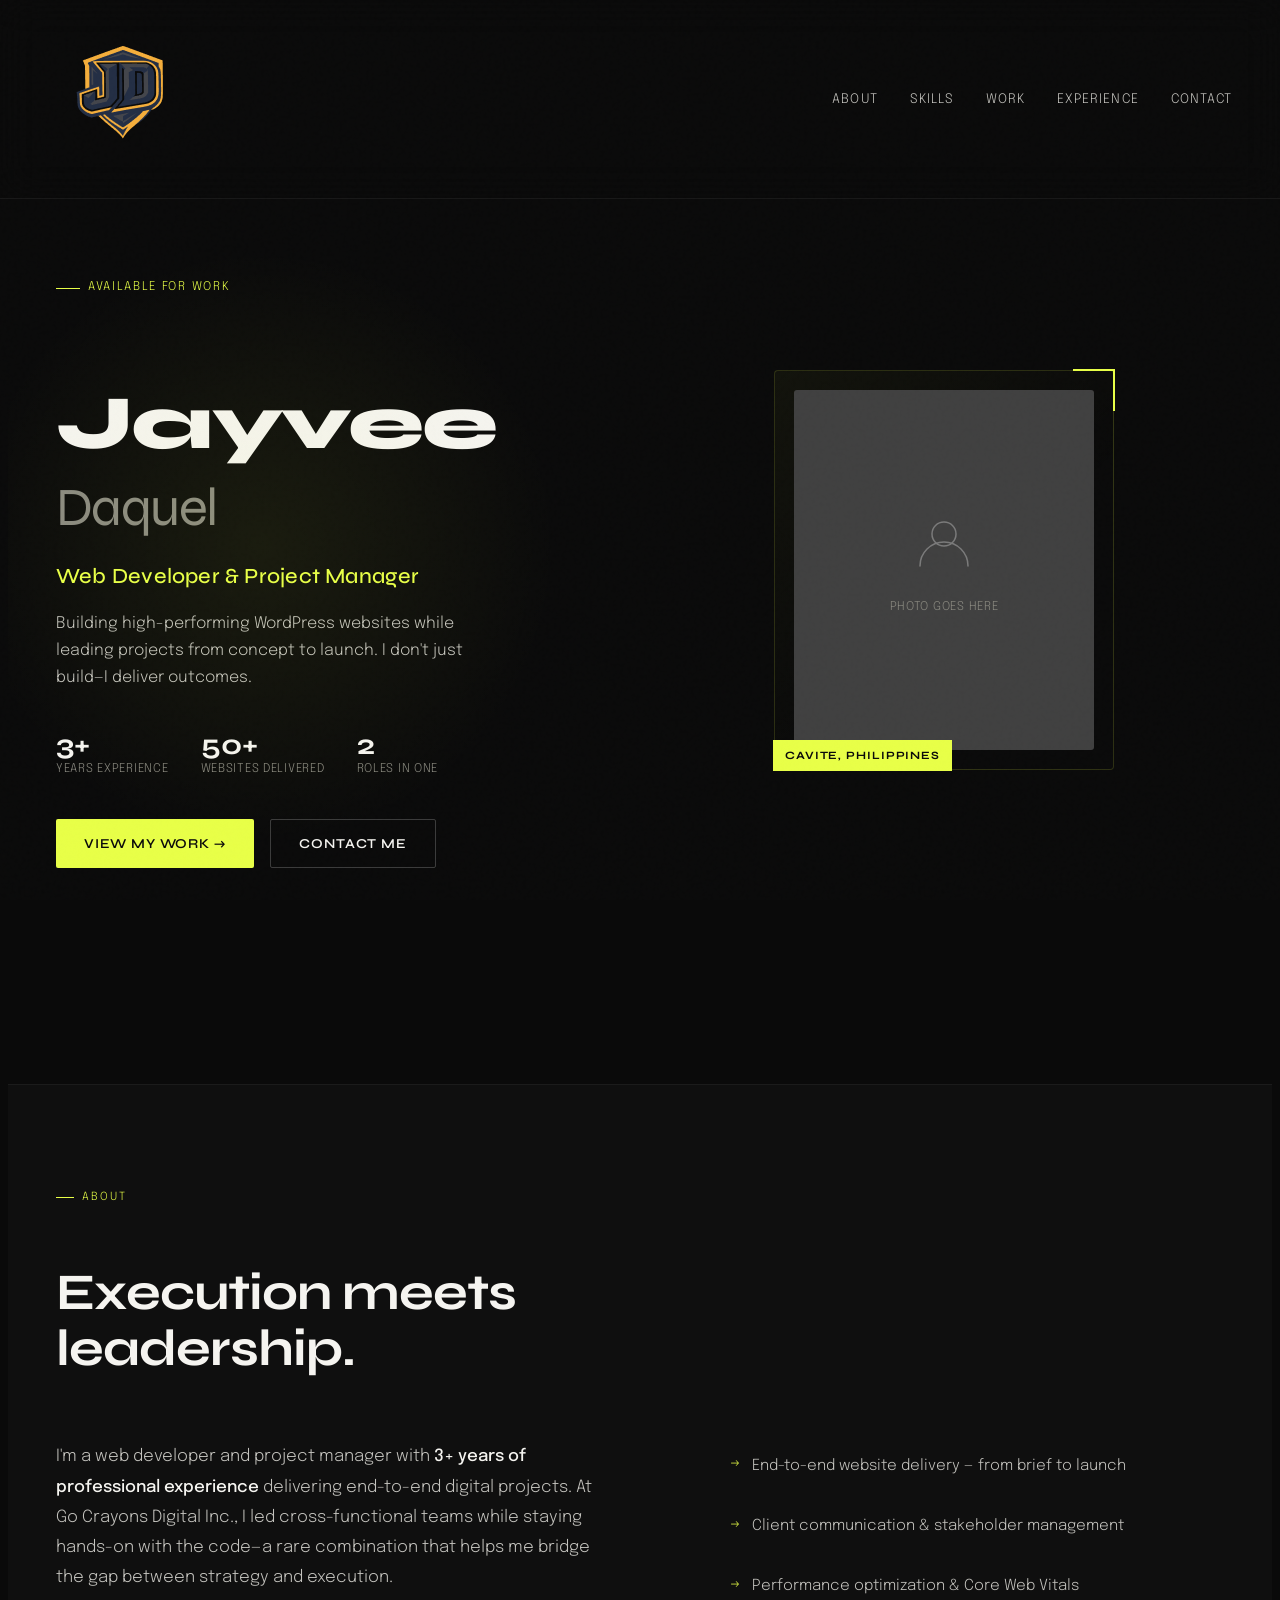
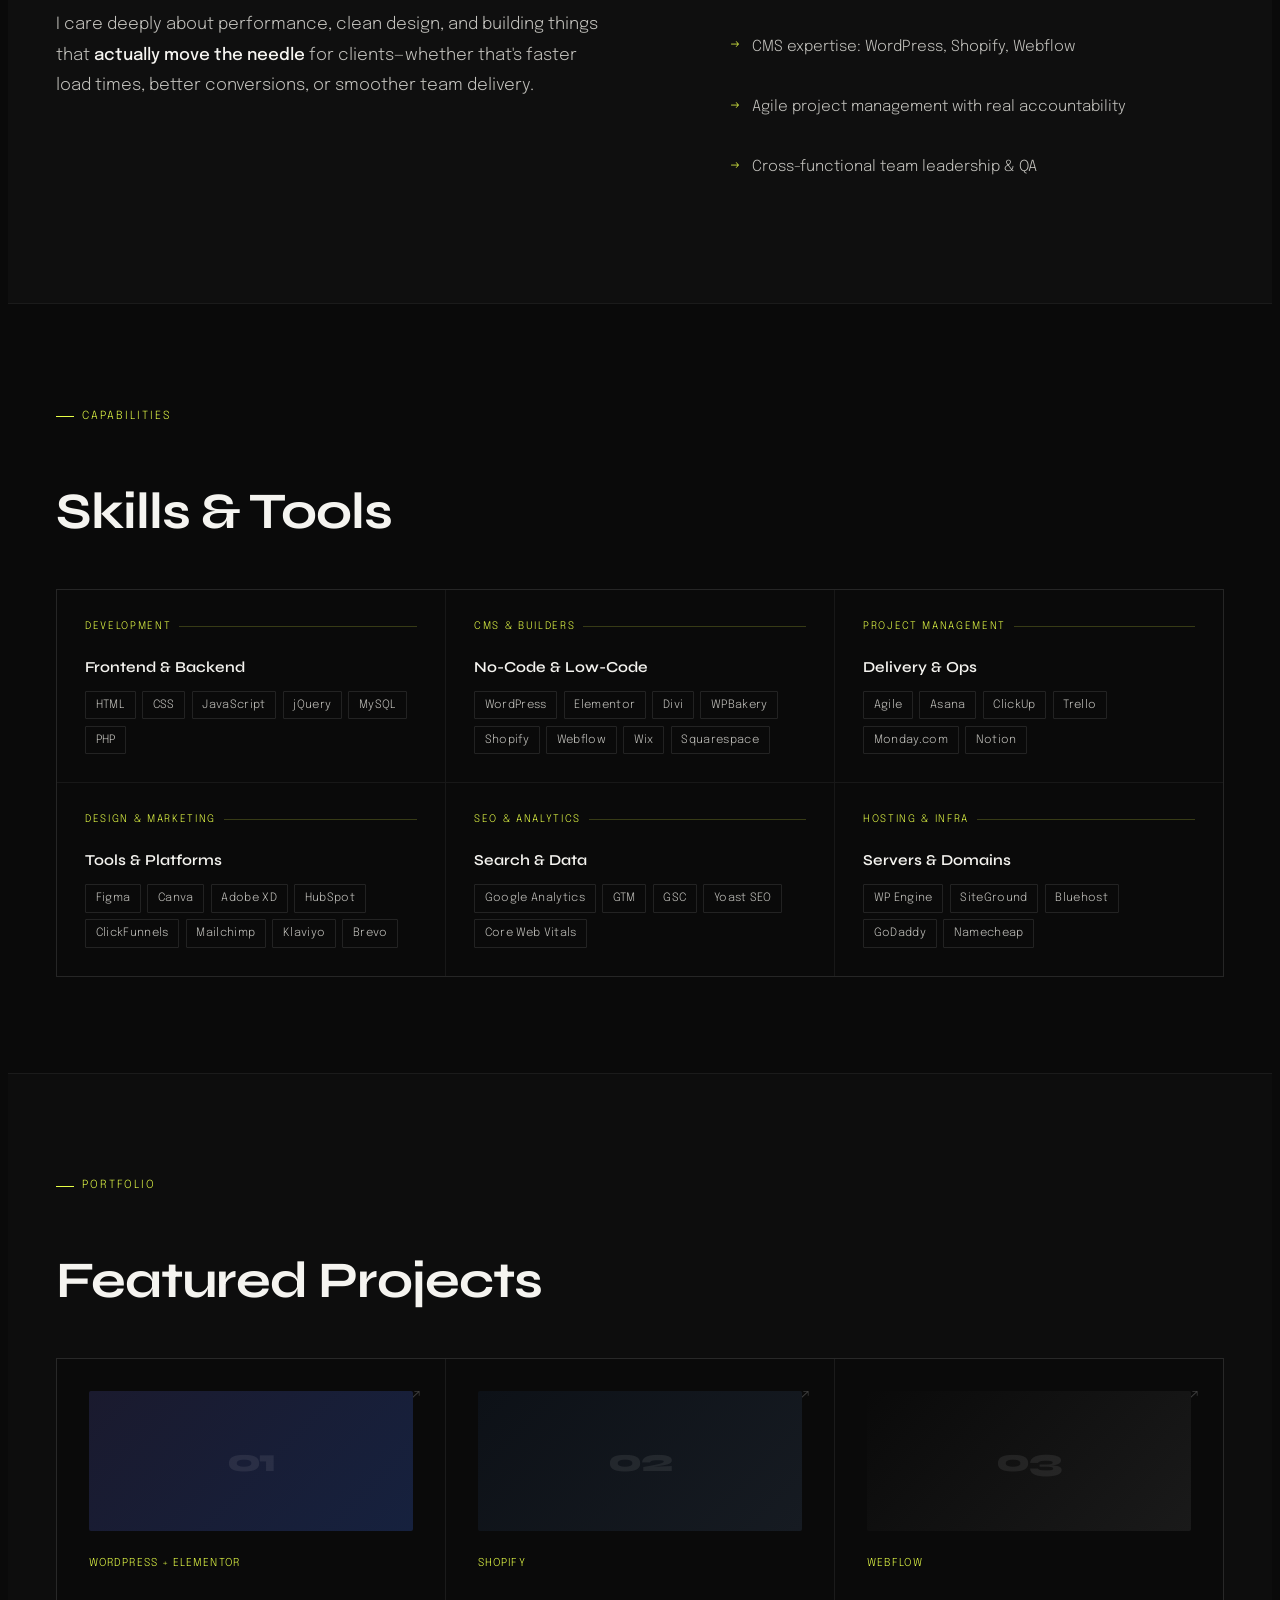
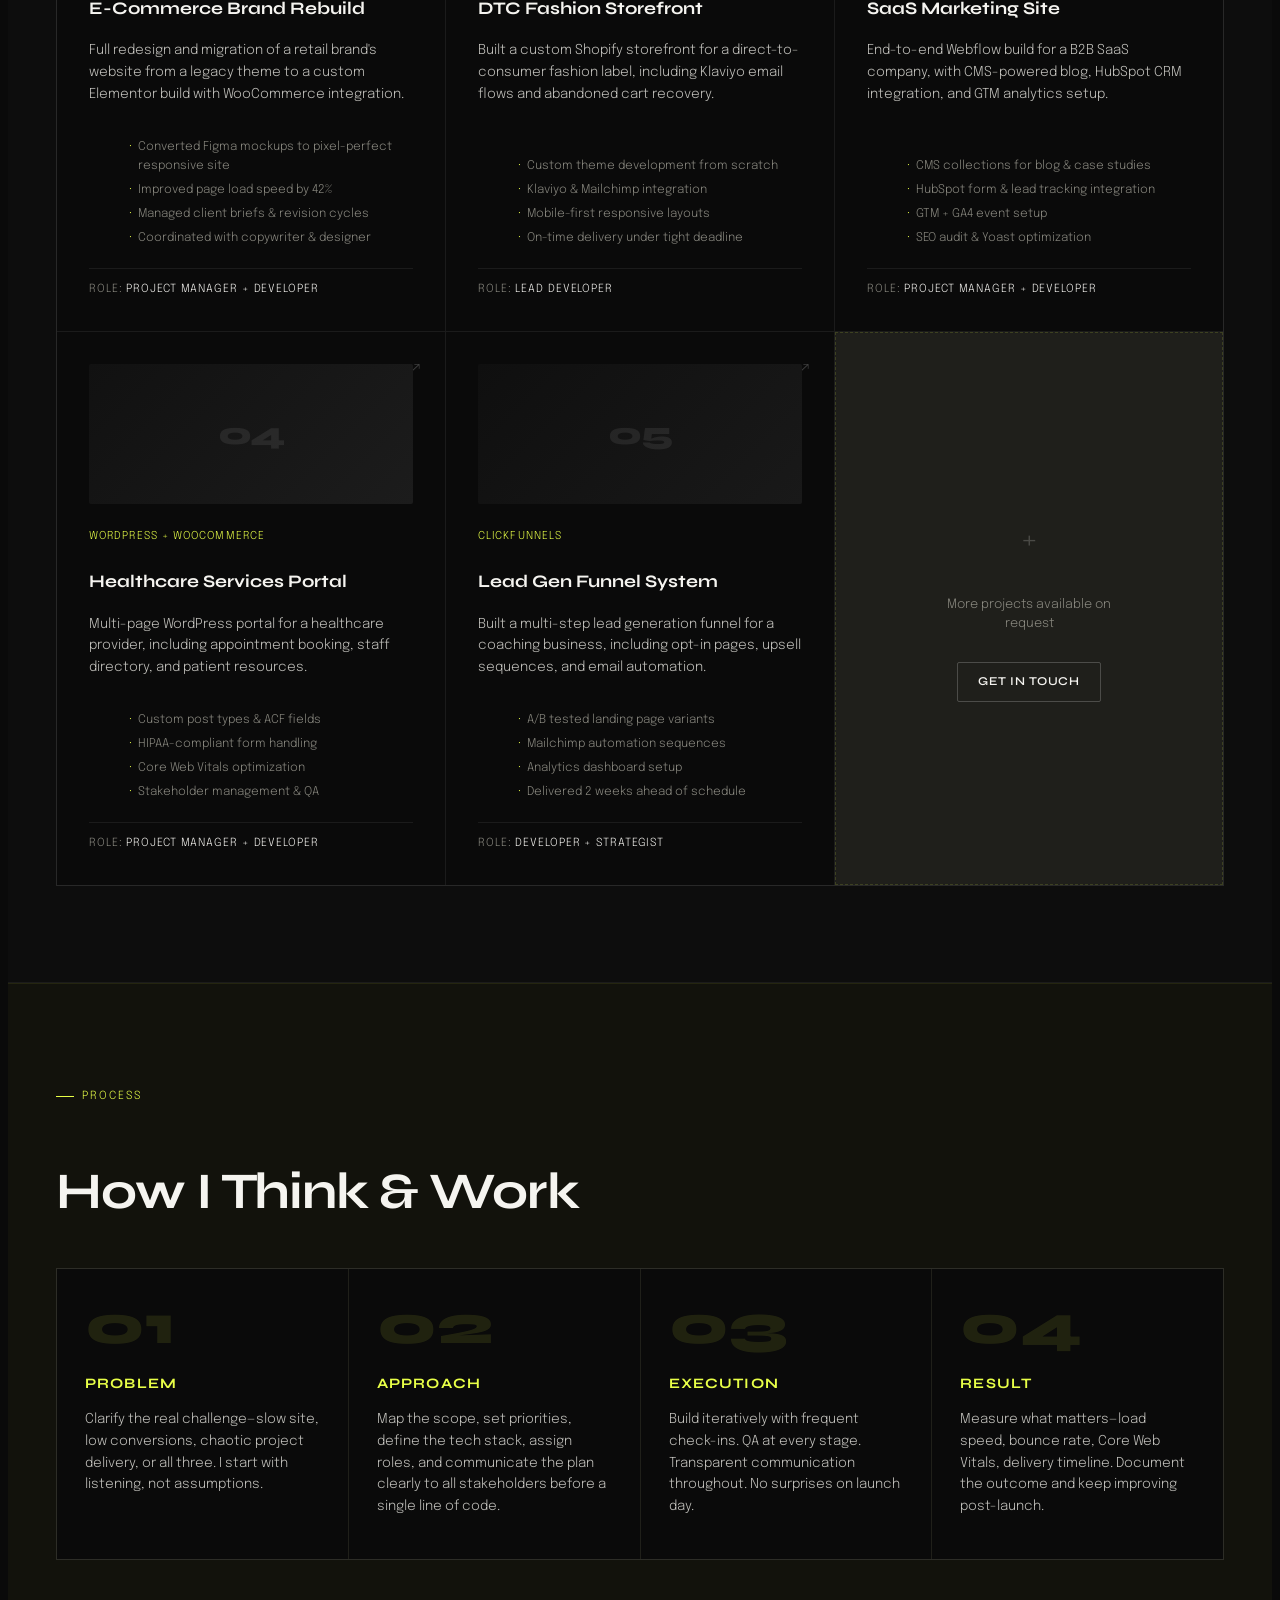
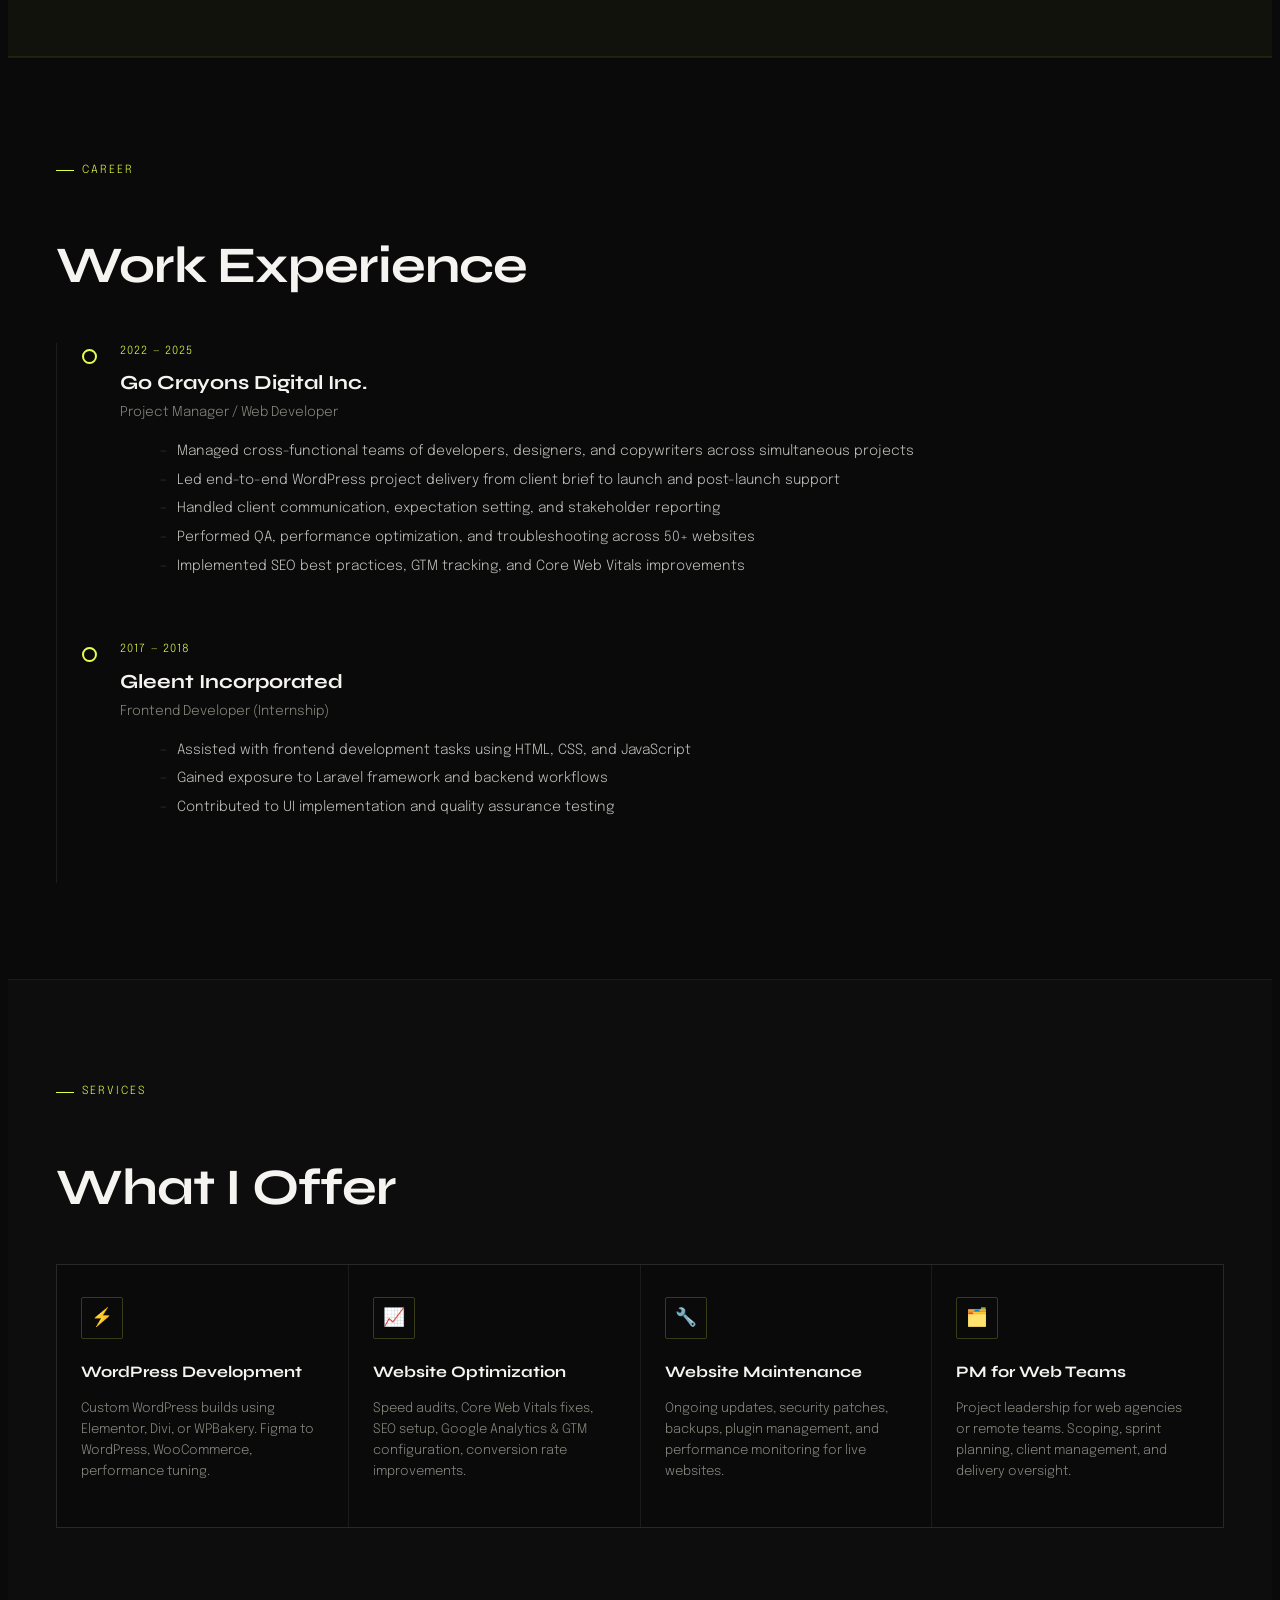
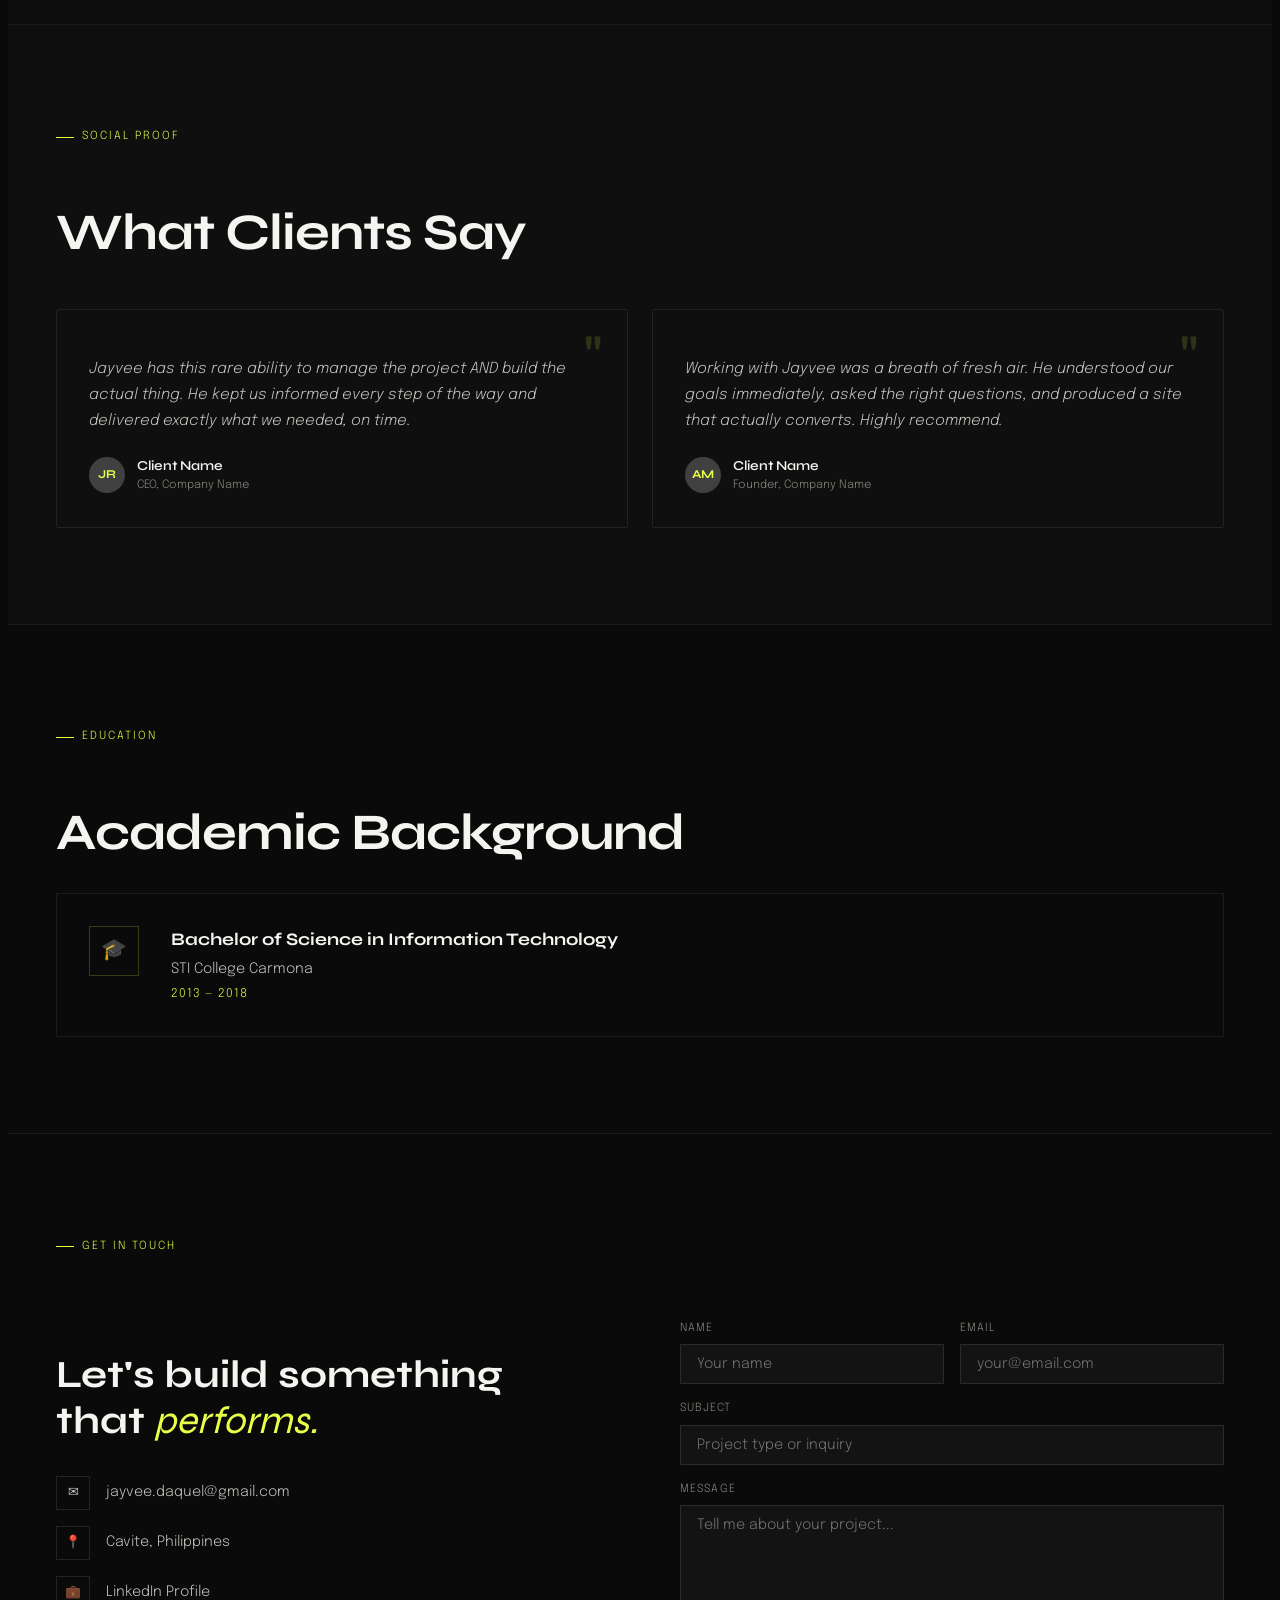
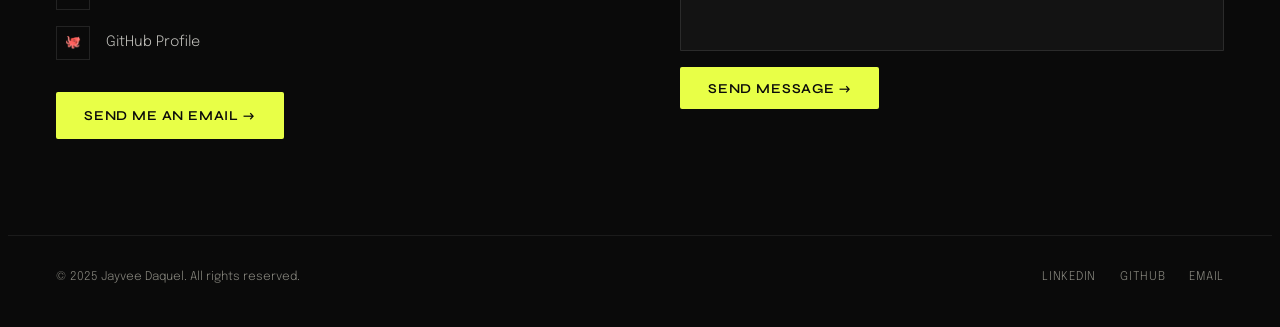
==== index.html @ 98dca707 "Update index.html" ====
<!DOCTYPE html>
<html lang="en">
<head>
<meta charset="UTF-8">
<meta name="viewport" content="width=device-width, initial-scale=1.0">
<title>Jayvee Daquel — Web Developer & Project Manager</title>
<link rel="preconnect" href="https://fonts.googleapis.com">
<link rel="preconnect" href="https://fonts.gstatic.com" crossorigin>
<link href="https://fonts.googleapis.com/css2?family=Syne:wght@400;500;600;700;800&family=Epilogue:ital,wght@0,300;0,400;0,500;1,300&display=swap" rel="stylesheet">
<link rel="stylesheet" href="style.css">
</head>
<body>

<!-- NAV -->
<nav>
  <a href="#hero" class="nav-logo">
    <img src="uploads/logo.png">
  </a>
  <ul class="nav-links">
    <li><a href="#about">About</a></li>
    <li><a href="#skills">Skills</a></li>
    <li><a href="#projects">Work</a></li>
    <li><a href="#experience">Experience</a></li>
    <li><a href="#contact">Contact</a></li>
  </ul>
</nav>

<!-- HERO -->
<section id="hero">
  <div class="hero-left">
    <div class="hero-label">Available for work</div>
    <h1 class="hero-name">
      Jayvee<br>
      <span class="line2">Daquel</span>
    </h1>
    <p class="hero-headline">Web Developer &amp; Project Manager</p>
    <p class="hero-sub">Building high-performing WordPress websites while leading projects from concept to launch. I don't just build—I deliver outcomes.</p>
    <div class="hero-proof">
      <div class="proof-item">
        <div class="proof-num">3+</div>
        <div class="proof-label">Years Experience</div>
      </div>
      <div class="proof-item">
        <div class="proof-num">50+</div>
        <div class="proof-label">Websites Delivered</div>
      </div>
      <div class="proof-item">
        <div class="proof-num">2</div>
        <div class="proof-label">Roles in One</div>
      </div>
    </div>
    <div class="hero-ctas">
      <a href="#projects" class="btn btn-primary">View My Work →</a>
      <a href="#contact" class="btn btn-ghost">Contact Me</a>
    </div>
  </div>

  <div class="hero-visual">
    <div class="avatar-wrap">
      <div class="avatar-bg"></div>
      <div class="avatar-placeholder">
        <svg width="64" height="64" viewBox="0 0 64 64" fill="none" xmlns="http://www.w3.org/2000/svg">
          <circle cx="32" cy="24" r="12" stroke="white" stroke-width="1.5"/>
          <path d="M8 56c0-13.255 10.745-24 24-24s24 10.745 24 24" stroke="white" stroke-width="1.5" stroke-linecap="round"/>
        </svg>
        <p>Photo goes here</p>
      </div>
      <div class="avatar-tag">Cavite, Philippines</div>
      <div class="avatar-corner"></div>
    </div>
  </div>
</section>

<hr class="divider">

<!-- ABOUT -->
<section id="about">
  <div class="section-label">About</div>
  <h2 class="section-title">Execution meets<br>leadership.</h2>
  <div class="about-grid">
    <div class="about-text fade-up">
      <p>I'm a web developer and project manager with <strong>3+ years of professional experience</strong> delivering end-to-end digital projects. At Go Crayons Digital Inc., I led cross-functional teams while staying hands-on with the code—a rare combination that helps me bridge the gap between strategy and execution.</p>
      <p>I care deeply about performance, clean design, and building things that <strong>actually move the needle</strong> for clients—whether that's faster load times, better conversions, or smoother team delivery.</p>
    </div>
    <ul class="about-bullets fade-up">
      <li>End-to-end website delivery — from brief to launch</li>
      <li>Client communication & stakeholder management</li>
      <li>Performance optimization & Core Web Vitals</li>
      <li>CMS expertise: WordPress, Shopify, Webflow</li>
      <li>Agile project management with real accountability</li>
      <li>Cross-functional team leadership & QA</li>
    </ul>
  </div>
</section>

<hr class="divider">

<!-- SKILLS -->
<section id="skills">
  <div class="section-label">Capabilities</div>
  <h2 class="section-title">Skills &amp; Tools</h2>
  <div class="skills-grid">
    <div class="skill-card fade-up">
      <div class="skill-card-label">Development</div>
      <h4>Frontend &amp; Backend</h4>
      <div class="skill-tags">
        <span class="skill-tag">HTML</span>
        <span class="skill-tag">CSS</span>
        <span class="skill-tag">JavaScript</span>
        <span class="skill-tag">jQuery</span>
        <span class="skill-tag">MySQL</span>
        <span class="skill-tag">PHP</span>
      </div>
    </div>
    <div class="skill-card fade-up">
      <div class="skill-card-label">CMS &amp; Builders</div>
      <h4>No-Code &amp; Low-Code</h4>
      <div class="skill-tags">
        <span class="skill-tag">WordPress</span>
        <span class="skill-tag">Elementor</span>
        <span class="skill-tag">Divi</span>
        <span class="skill-tag">WPBakery</span>
        <span class="skill-tag">Shopify</span>
        <span class="skill-tag">Webflow</span>
        <span class="skill-tag">Wix</span>
        <span class="skill-tag">Squarespace</span>
      </div>
    </div>
    <div class="skill-card fade-up">
      <div class="skill-card-label">Project Management</div>
      <h4>Delivery &amp; Ops</h4>
      <div class="skill-tags">
        <span class="skill-tag">Agile</span>
        <span class="skill-tag">Asana</span>
        <span class="skill-tag">ClickUp</span>
        <span class="skill-tag">Trello</span>
        <span class="skill-tag">Monday.com</span>
        <span class="skill-tag">Notion</span>
      </div>
    </div>
    <div class="skill-card fade-up">
      <div class="skill-card-label">Design &amp; Marketing</div>
      <h4>Tools &amp; Platforms</h4>
      <div class="skill-tags">
        <span class="skill-tag">Figma</span>
        <span class="skill-tag">Canva</span>
        <span class="skill-tag">Adobe XD</span>
        <span class="skill-tag">HubSpot</span>
        <span class="skill-tag">ClickFunnels</span>
        <span class="skill-tag">Mailchimp</span>
        <span class="skill-tag">Klaviyo</span>
        <span class="skill-tag">Brevo</span>
      </div>
    </div>
    <div class="skill-card fade-up">
      <div class="skill-card-label">SEO &amp; Analytics</div>
      <h4>Search &amp; Data</h4>
      <div class="skill-tags">
        <span class="skill-tag">Google Analytics</span>
        <span class="skill-tag">GTM</span>
        <span class="skill-tag">GSC</span>
        <span class="skill-tag">Yoast SEO</span>
        <span class="skill-tag">Core Web Vitals</span>
      </div>
    </div>
    <div class="skill-card fade-up">
      <div class="skill-card-label">Hosting &amp; Infra</div>
      <h4>Servers &amp; Domains</h4>
      <div class="skill-tags">
        <span class="skill-tag">WP Engine</span>
        <span class="skill-tag">SiteGround</span>
        <span class="skill-tag">Bluehost</span>
        <span class="skill-tag">GoDaddy</span>
        <span class="skill-tag">Namecheap</span>
      </div>
    </div>
  </div>
</section>

<hr class="divider">

<!-- PROJECTS -->
<section id="projects">
  <div class="section-label">Portfolio</div>
  <h2 class="section-title">Featured Projects</h2>
  <div class="projects-grid">

    <div class="project-card fade-up">
      <div class="project-arrow">↗</div>
      <div class="project-thumb" style="background: linear-gradient(135deg, #1a1a2e 0%, #16213e 100%);">
        <div class="project-thumb-inner">01</div>
      </div>
      <div class="project-platform">WordPress + Elementor</div>
      <h3>E-Commerce Brand Rebuild</h3>
      <p class="project-desc">Full redesign and migration of a retail brand's website from a legacy theme to a custom Elementor build with WooCommerce integration.</p>
      <ul class="project-highlights">
        <li>Converted Figma mockups to pixel-perfect responsive site</li>
        <li>Improved page load speed by 42%</li>
        <li>Managed client briefs & revision cycles</li>
        <li>Coordinated with copywriter & designer</li>
      </ul>
      <div class="project-role">Role: <span>Project Manager + Developer</span></div>
    </div>

    <div class="project-card fade-up">
      <div class="project-arrow">↗</div>
      <div class="project-thumb" style="background: linear-gradient(135deg, #0d1117 0%, #161b22 100%);">
        <div class="project-thumb-inner">02</div>
      </div>
      <div class="project-platform">Shopify</div>
      <h3>DTC Fashion Storefront</h3>
      <p class="project-desc">Built a custom Shopify storefront for a direct-to-consumer fashion label, including Klaviyo email flows and abandoned cart recovery.</p>
      <ul class="project-highlights">
        <li>Custom theme development from scratch</li>
        <li>Klaviyo & Mailchimp integration</li>
        <li>Mobile-first responsive layouts</li>
        <li>On-time delivery under tight deadline</li>
      </ul>
      <div class="project-role">Role: <span>Lead Developer</span></div>
    </div>

    <div class="project-card fade-up">
      <div class="project-arrow">↗</div>
      <div class="project-thumb" style="background: linear-gradient(135deg, #0a0a0a 0%, #1a1a1a 100%);">
        <div class="project-thumb-inner">03</div>
      </div>
      <div class="project-platform">Webflow</div>
      <h3>SaaS Marketing Site</h3>
      <p class="project-desc">End-to-end Webflow build for a B2B SaaS company, with CMS-powered blog, HubSpot CRM integration, and GTM analytics setup.</p>
      <ul class="project-highlights">
        <li>CMS collections for blog & case studies</li>
        <li>HubSpot form & lead tracking integration</li>
        <li>GTM + GA4 event setup</li>
        <li>SEO audit & Yoast optimization</li>
      </ul>
      <div class="project-role">Role: <span>Project Manager + Developer</span></div>
    </div>

    <div class="project-card fade-up">
      <div class="project-arrow">↗</div>
      <div class="project-thumb" style="background: linear-gradient(135deg, #111 0%, #1c1c1c 100%);">
        <div class="project-thumb-inner">04</div>
      </div>
      <div class="project-platform">WordPress + WooCommerce</div>
      <h3>Healthcare Services Portal</h3>
      <p class="project-desc">Multi-page WordPress portal for a healthcare provider, including appointment booking, staff directory, and patient resources.</p>
      <ul class="project-highlights">
        <li>Custom post types & ACF fields</li>
        <li>HIPAA-compliant form handling</li>
        <li>Core Web Vitals optimization</li>
        <li>Stakeholder management & QA</li>
      </ul>
      <div class="project-role">Role: <span>Project Manager + Developer</span></div>
    </div>

    <div class="project-card fade-up">
      <div class="project-arrow">↗</div>
      <div class="project-thumb" style="background: linear-gradient(135deg, #0f0f0f 0%, #191919 100%);">
        <div class="project-thumb-inner">05</div>
      </div>
      <div class="project-platform">ClickFunnels</div>
      <h3>Lead Gen Funnel System</h3>
      <p class="project-desc">Built a multi-step lead generation funnel for a coaching business, including opt-in pages, upsell sequences, and email automation.</p>
      <ul class="project-highlights">
        <li>A/B tested landing page variants</li>
        <li>Mailchimp automation sequences</li>
        <li>Analytics dashboard setup</li>
        <li>Delivered 2 weeks ahead of schedule</li>
      </ul>
      <div class="project-role">Role: <span>Developer + Strategist</span></div>
    </div>

    <div class="project-card fade-up" style="background: rgba(232,255,71,0.02); border: 1px dashed rgba(232,255,71,0.15); justify-content: center; align-items: center; text-align: center; min-height: 320px;">
      <div style="display:flex;flex-direction:column;align-items:center;gap:1rem;">
        <div style="font-size:2rem;opacity:0.2;">+</div>
        <p style="font-size:0.8rem;color:var(--gray-500);max-width:180px;line-height:1.5;">More projects available on request</p>
        <a href="#contact" class="btn btn-ghost" style="font-size:0.75rem;padding:0.6rem 1.25rem;">Get in Touch</a>
      </div>
    </div>

  </div>
</section>

<hr class="divider">

<!-- CASE STUDY -->
<section id="casestudy">
  <div class="section-label">Process</div>
  <h2 class="section-title">How I Think &amp; Work</h2>
  <div class="case-grid">
    <div class="case-step fade-up">
      <div class="case-num">01</div>
      <h4>Problem</h4>
      <p>Clarify the real challenge—slow site, low conversions, chaotic project delivery, or all three. I start with listening, not assumptions.</p>
    </div>
    <div class="case-step fade-up">
      <div class="case-num">02</div>
      <h4>Approach</h4>
      <p>Map the scope, set priorities, define the tech stack, assign roles, and communicate the plan clearly to all stakeholders before a single line of code.</p>
    </div>
    <div class="case-step fade-up">
      <div class="case-num">03</div>
      <h4>Execution</h4>
      <p>Build iteratively with frequent check-ins. QA at every stage. Transparent communication throughout. No surprises on launch day.</p>
    </div>
    <div class="case-step fade-up">
      <div class="case-num">04</div>
      <h4>Result</h4>
      <p>Measure what matters—load speed, bounce rate, Core Web Vitals, delivery timeline. Document the outcome and keep improving post-launch.</p>
    </div>
  </div>
</section>

<hr class="divider">

<!-- EXPERIENCE -->
<section id="experience">
  <div class="section-label">Career</div>
  <h2 class="section-title">Work Experience</h2>
  <div class="timeline">

    <div class="timeline-item fade-up">
      <div class="timeline-date">2022 — 2025</div>
      <div class="timeline-company">Go Crayons Digital Inc.</div>
      <div class="timeline-role">Project Manager / Web Developer</div>
      <ul class="timeline-list">
        <li>Managed cross-functional teams of developers, designers, and copywriters across simultaneous projects</li>
        <li>Led end-to-end WordPress project delivery from client brief to launch and post-launch support</li>
        <li>Handled client communication, expectation setting, and stakeholder reporting</li>
        <li>Performed QA, performance optimization, and troubleshooting across 50+ websites</li>
        <li>Implemented SEO best practices, GTM tracking, and Core Web Vitals improvements</li>
      </ul>
    </div>

    <div class="timeline-item fade-up">
      <div class="timeline-date">2017 — 2018</div>
      <div class="timeline-company">Gleent Incorporated</div>
      <div class="timeline-role">Frontend Developer (Internship)</div>
      <ul class="timeline-list">
        <li>Assisted with frontend development tasks using HTML, CSS, and JavaScript</li>
        <li>Gained exposure to Laravel framework and backend workflows</li>
        <li>Contributed to UI implementation and quality assurance testing</li>
      </ul>
    </div>

  </div>
</section>

<hr class="divider">

<!-- SERVICES -->
<section id="services">
  <div class="section-label">Services</div>
  <h2 class="section-title">What I Offer</h2>
  <div class="services-grid">
    <div class="service-card fade-up">
      <div class="service-icon">⚡</div>
      <h3>WordPress Development</h3>
      <p>Custom WordPress builds using Elementor, Divi, or WPBakery. Figma to WordPress, WooCommerce, performance tuning.</p>
    </div>
    <div class="service-card fade-up">
      <div class="service-icon">📈</div>
      <h3>Website Optimization</h3>
      <p>Speed audits, Core Web Vitals fixes, SEO setup, Google Analytics & GTM configuration, conversion rate improvements.</p>
    </div>
    <div class="service-card fade-up">
      <div class="service-icon">🔧</div>
      <h3>Website Maintenance</h3>
      <p>Ongoing updates, security patches, backups, plugin management, and performance monitoring for live websites.</p>
    </div>
    <div class="service-card fade-up">
      <div class="service-icon">🗂️</div>
      <h3>PM for Web Teams</h3>
      <p>Project leadership for web agencies or remote teams. Scoping, sprint planning, client management, and delivery oversight.</p>
    </div>
  </div>
</section>

<hr class="divider">

<!-- TESTIMONIALS -->
<section id="testimonials">
  <div class="section-label">Social Proof</div>
  <h2 class="section-title">What Clients Say</h2>
  <div class="testi-grid">
    <div class="testi-card fade-up">
      <p class="testi-text">Jayvee has this rare ability to manage the project AND build the actual thing. He kept us informed every step of the way and delivered exactly what we needed, on time.</p>
      <div class="testi-author">
        <div class="testi-avatar">JR</div>
        <div>
          <div class="testi-name">Client Name</div>
          <div class="testi-pos">CEO, Company Name</div>
        </div>
      </div>
    </div>
    <div class="testi-card fade-up">
      <p class="testi-text">Working with Jayvee was a breath of fresh air. He understood our goals immediately, asked the right questions, and produced a site that actually converts. Highly recommend.</p>
      <div class="testi-author">
        <div class="testi-avatar">AM</div>
        <div>
          <div class="testi-name">Client Name</div>
          <div class="testi-pos">Founder, Company Name</div>
        </div>
      </div>
    </div>
  </div>
</section>

<hr class="divider">

<!-- EDUCATION -->
<section id="education">
  <div class="section-label">Education</div>
  <h2 class="section-title">Academic Background</h2>
  <div class="edu-card fade-up">
    <div class="edu-icon">🎓</div>
    <div>
      <div class="edu-degree">Bachelor of Science in Information Technology</div>
      <div class="edu-school">STI College Carmona</div>
      <div class="edu-year">2013 — 2018</div>
    </div>
  </div>
</section>

<hr class="divider">

<!-- CONTACT -->
<section id="contact">
  <div class="section-label">Get in Touch</div>
  <div class="contact-wrap">
    <div>
      <h2 class="contact-tagline">Let's build something<br>that <em>performs.</em></h2>
      <div class="contact-info">
        <div class="contact-row">
          <div class="contact-row-icon">✉</div>
          <a href="mailto:jayvee.daquel@gmail.com">jayvee.daquel@gmail.com</a>
        </div>
        <div class="contact-row">
          <div class="contact-row-icon">📍</div>
          <span>Cavite, Philippines</span>
        </div>
        <div class="contact-row">
          <div class="contact-row-icon">💼</div>
          <a href="#" target="_blank">LinkedIn Profile</a>
        </div>
        <div class="contact-row">
          <div class="contact-row-icon">🐙</div>
          <a href="#" target="_blank">GitHub Profile</a>
        </div>
      </div>
      <a href="mailto:jayvee.daquel@gmail.com" class="btn btn-primary">Send Me an Email →</a>
    </div>
    <div class="contact-form">
      <div class="form-row">
        <div class="form-field">
          <label>Name</label>
          <input type="text" placeholder="Your name">
        </div>
        <div class="form-field">
          <label>Email</label>
          <input type="email" placeholder="your@email.com">
        </div>
      </div>
      <div class="form-field">
        <label>Subject</label>
        <input type="text" placeholder="Project type or inquiry">
      </div>
      <div class="form-field">
        <label>Message</label>
        <textarea placeholder="Tell me about your project..."></textarea>
      </div>
      <button class="btn btn-primary" style="align-self:flex-start;" onclick="alert('Form submitted! (Connect to backend to enable)')">Send Message →</button>
    </div>
  </div>
</section>

<!-- FOOTER -->
<footer>
  <div class="footer-copy">© 2025 Jayvee Daquel. All rights reserved.</div>
  <div class="footer-links">
    <a href="https://linkedin.com" target="_blank">LinkedIn</a>
    <a href="https://github.com" target="_blank">GitHub</a>
    <a href="mailto:jayvee.daquel@gmail.com">Email</a>
  </div>
</footer>

<script>
  // Intersection observer for fade-up animations
  const observer = new IntersectionObserver((entries) => {
    entries.forEach((entry, i) => {
      if (entry.isIntersecting) {
        const delay = Array.from(entry.target.parentElement?.children || []).indexOf(entry.target) * 80;
        setTimeout(() => entry.target.classList.add('visible'), delay);
        observer.unobserve(entry.target);
      }
    });
  }, { threshold: 0.1 });

  document.querySelectorAll('.fade-up').forEach(el => observer.observe(el));

  // Nav active link
  const sections = document.querySelectorAll('section[id]');
  const navLinks = document.querySelectorAll('.nav-links a');
  window.addEventListener('scroll', () => {
    let current = '';
    sections.forEach(s => {
      if (window.scrollY >= s.offsetTop - 120) current = s.id;
    });
    navLinks.forEach(a => {
      a.style.color = a.getAttribute('href') === '#' + current ? 'var(--white)' : '';
    });
  });
</script>
</body>
</html>
---- style.css ----
<style>
  *, *::before, *::after { box-sizing: border-box; margin: 0; padding: 0; }

  :root {
    --black: #0a0a0a;
    --white: #f5f4f0;
    --gray-100: #e8e7e3;
    --gray-300: #c4c3be;
    --gray-500: #8a8980;
    --gray-700: #404040;
    --accent: #e8ff47;
    --accent-dim: rgba(232,255,71,0.12);
    --font-display: 'Syne', sans-serif;
    --font-body: 'Epilogue', sans-serif;
  }

  html { scroll-behavior: smooth; }

  body {
    background: var(--black);
    color: var(--white);
    font-family: var(--font-body);
    font-weight: 300;
    line-height: 1.6;
    overflow-x: hidden;
  }

  /* NOISE TEXTURE */
  body::before {
    content: '';
    position: fixed;
    inset: 0;
    background-image: url("data:image/svg+xml,%3Csvg viewBox='0 0 256 256' xmlns='http://www.w3.org/2000/svg'%3E%3Cfilter id='noise'%3E%3CfeTurbulence type='fractalNoise' baseFrequency='0.9' numOctaves='4' stitchTiles='stitch'/%3E%3C/filter%3E%3Crect width='100%25' height='100%25' filter='url(%23noise)' opacity='0.04'/%3E%3C/svg%3E");
    pointer-events: none;
    z-index: 1000;
    opacity: 0.4;
  }

  /* ── NAV ── */
  nav {
    position: fixed;
    top: 0; left: 0; right: 0;
    z-index: 100;
    display: flex;
    align-items: center;
    justify-content: space-between;
    padding: 1.25rem 3rem;
    border-bottom: 1px solid rgba(255,255,255,0.06);
    backdrop-filter: blur(20px);
    background: rgba(10,10,10,0.7);
  }
  .nav-logo {
    font-family: var(--font-display);
    font-weight: 700;
    font-size: 1rem;
    letter-spacing: 0.04em;
    color: var(--white);
    text-decoration: none;
  }
  .nav-logo span { color: var(--accent); }
  .nav-links { display: flex; gap: 2rem; list-style: none; }
  .nav-links a {
    font-size: 0.82rem;
    letter-spacing: 0.08em;
    text-transform: uppercase;
    color: var(--gray-300);
    text-decoration: none;
    transition: color 0.2s;
  }
  .nav-links a:hover { color: var(--white); }

  /* ── HERO ── */
  #hero {
    min-height: 100vh;
    display: grid;
    grid-template-columns: 1fr 1fr;
    align-items: center;
    padding: 7rem 3rem 4rem;
    gap: 3rem;
    position: relative;
    overflow: hidden;
  }
  #hero::before {
    content: '';
    position: absolute;
    width: 600px; height: 600px;
    background: radial-gradient(circle, rgba(232,255,71,0.07) 0%, transparent 70%);
    top: 50%; left: 20%;
    transform: translate(-50%, -50%);
    pointer-events: none;
  }

  .hero-label {
    display: inline-flex;
    align-items: center;
    gap: 0.5rem;
    font-size: 0.75rem;
    letter-spacing: 0.14em;
    text-transform: uppercase;
    color: var(--accent);
    margin-bottom: 1.5rem;
  }
  .hero-label::before {
    content: '';
    display: block;
    width: 24px; height: 1px;
    background: var(--accent);
  }

  .hero-name {
    font-family: var(--font-display);
    font-size: clamp(3rem, 6vw, 5.5rem);
    font-weight: 800;
    line-height: 1.0;
    letter-spacing: -0.02em;
    margin-bottom: 0.5rem;
  }
  .hero-name .line2 { color: var(--gray-500); font-weight: 400; font-size: 0.7em; }

  .hero-headline {
    font-family: var(--font-display);
    font-size: clamp(1rem, 2vw, 1.35rem);
    font-weight: 500;
    color: var(--accent);
    margin: 1.25rem 0 0.75rem;
    letter-spacing: 0.01em;
  }

  .hero-sub {
    font-size: 1rem;
    color: var(--gray-300);
    max-width: 440px;
    line-height: 1.7;
    margin-bottom: 2.5rem;
  }

  .hero-proof {
    display: flex;
    gap: 2rem;
    margin-bottom: 2.5rem;
  }
  .proof-item { text-align: left; }
  .proof-num {
    font-family: var(--font-display);
    font-size: 1.8rem;
    font-weight: 700;
    color: var(--white);
    line-height: 1;
  }
  .proof-label {
    font-size: 0.75rem;
    color: var(--gray-500);
    letter-spacing: 0.06em;
    text-transform: uppercase;
  }

  .hero-ctas { display: flex; gap: 1rem; }
  .btn {
    display: inline-flex;
    align-items: center;
    gap: 0.5rem;
    padding: 0.8rem 1.75rem;
    border-radius: 2px;
    font-family: var(--font-display);
    font-size: 0.85rem;
    font-weight: 600;
    letter-spacing: 0.06em;
    text-transform: uppercase;
    text-decoration: none;
    cursor: pointer;
    transition: all 0.2s;
    border: none;
  }
  .btn-primary {
    background: var(--accent);
    color: var(--black);
  }
  .btn-primary:hover { background: #d4eb2e; transform: translateY(-1px); }
  .btn-ghost {
    background: transparent;
    color: var(--white);
    border: 1px solid rgba(255,255,255,0.2);
  }
  .btn-ghost:hover { border-color: var(--white); }

  /* HERO RIGHT - Illustration */
  .hero-visual {
    display: flex;
    justify-content: center;
    align-items: center;
    position: relative;
  }
  .avatar-wrap {
    position: relative;
    width: 340px;
    height: 400px;
  }
  .avatar-bg {
    position: absolute;
    inset: 0;
    border: 1px solid rgba(232,255,71,0.15);
    border-radius: 4px;
    background: linear-gradient(135deg, rgba(232,255,71,0.04) 0%, transparent 60%);
  }
  .avatar-placeholder {
    position: absolute;
    inset: 20px;
    border-radius: 3px;
    background: var(--gray-700);
    display: flex;
    flex-direction: column;
    align-items: center;
    justify-content: center;
    gap: 0.75rem;
    overflow: hidden;
  }
  .avatar-placeholder svg { opacity: 0.3; }
  .avatar-placeholder p { font-size: 0.75rem; color: var(--gray-500); letter-spacing: 0.06em; text-transform: uppercase; }
  .avatar-tag {
    position: absolute;
    bottom: -1px; left: -1px;
    background: var(--accent);
    color: var(--black);
    font-family: var(--font-display);
    font-size: 0.7rem;
    font-weight: 700;
    letter-spacing: 0.08em;
    text-transform: uppercase;
    padding: 0.4rem 0.75rem;
  }
  .avatar-corner {
    position: absolute;
    top: -1px; right: -1px;
    width: 40px; height: 40px;
    border-top: 2px solid var(--accent);
    border-right: 2px solid var(--accent);
  }

  /* ── SECTION SHARED ── */
  section { padding: 6rem 3rem; }
  .section-label {
    display: inline-flex;
    align-items: center;
    gap: 0.5rem;
    font-size: 0.7rem;
    letter-spacing: 0.18em;
    text-transform: uppercase;
    color: var(--accent);
    margin-bottom: 1rem;
  }
  .section-label::before {
    content: '';
    display: block;
    width: 18px; height: 1px;
    background: var(--accent);
  }
  .section-title {
    font-family: var(--font-display);
    font-size: clamp(2rem, 4vw, 3.25rem);
    font-weight: 700;
    line-height: 1.1;
    letter-spacing: -0.02em;
    margin-bottom: 1rem;
  }
  .divider {
    border: none;
    border-top: 1px solid rgba(255,255,255,0.07);
    margin: 0;
  }

  /* ── ABOUT ── */
  #about { background: rgba(255,255,255,0.02); }
  .about-grid {
    display: grid;
    grid-template-columns: 1fr 1fr;
    gap: 4rem;
    align-items: start;
    margin-top: 3rem;
  }
  .about-text p {
    font-size: 1.05rem;
    color: var(--gray-300);
    line-height: 1.8;
    margin-bottom: 1rem;
  }
  .about-text p strong { color: var(--white); font-weight: 500; }
  .about-bullets { list-style: none; display: flex; flex-direction: column; gap: 0.75rem; }
  .about-bullets li {
    display: flex;
    align-items: flex-start;
    gap: 0.75rem;
    font-size: 0.95rem;
    color: var(--gray-300);
    padding: 0.75rem 1rem;
    border-left: 2px solid transparent;
    transition: border-color 0.2s, background 0.2s;
  }
  .about-bullets li:hover {
    border-left-color: var(--accent);
    background: var(--accent-dim);
  }
  .about-bullets li::before {
    content: '→';
    color: var(--accent);
    flex-shrink: 0;
    font-size: 0.85rem;
    margin-top: 0.05em;
  }

  /* ── SKILLS ── */
  .skills-grid {
    display: grid;
    grid-template-columns: repeat(3, 1fr);
    gap: 1px;
    background: rgba(255,255,255,0.06);
    border: 1px solid rgba(255,255,255,0.06);
    margin-top: 3rem;
  }
  .skill-card {
    background: var(--black);
    padding: 1.75rem;
    transition: background 0.2s;
  }
  .skill-card:hover { background: rgba(232,255,71,0.04); }
  .skill-card-label {
    font-size: 0.65rem;
    letter-spacing: 0.16em;
    text-transform: uppercase;
    color: var(--accent);
    margin-bottom: 1rem;
    display: flex;
    align-items: center;
    gap: 0.5rem;
  }
  .skill-card-label::after {
    content: '';
    flex: 1;
    height: 1px;
    background: rgba(232,255,71,0.2);
  }
  .skill-card h4 {
    font-family: var(--font-display);
    font-size: 0.95rem;
    font-weight: 600;
    margin-bottom: 0.75rem;
    color: var(--white);
  }
  .skill-tags { display: flex; flex-wrap: wrap; gap: 0.4rem; }
  .skill-tag {
    font-size: 0.72rem;
    padding: 0.25rem 0.6rem;
    border: 1px solid rgba(255,255,255,0.1);
    border-radius: 1px;
    color: var(--gray-300);
    letter-spacing: 0.03em;
    transition: all 0.15s;
  }
  .skill-tag:hover { border-color: var(--accent); color: var(--accent); }

  /* ── PROJECTS ── */
  #projects { background: rgba(255,255,255,0.01); }
  .projects-grid {
    display: grid;
    grid-template-columns: repeat(3, 1fr);
    gap: 1px;
    background: rgba(255,255,255,0.06);
    margin-top: 3rem;
    border: 1px solid rgba(255,255,255,0.06);
  }
  .project-card {
    background: var(--black);
    padding: 2rem;
    display: flex;
    flex-direction: column;
    transition: background 0.2s;
    position: relative;
  }
  .project-card:hover { background: rgba(255,255,255,0.03); }
  .project-card:hover .project-arrow { transform: translate(3px, -3px); }
  .project-thumb {
    height: 140px;
    background: var(--gray-700);
    border-radius: 2px;
    margin-bottom: 1.5rem;
    display: flex;
    align-items: center;
    justify-content: center;
    overflow: hidden;
    position: relative;
  }
  .project-thumb-inner {
    width: 100%;
    height: 100%;
    display: flex;
    align-items: center;
    justify-content: center;
    font-family: var(--font-display);
    font-size: 2rem;
    font-weight: 800;
    color: rgba(255,255,255,0.08);
    letter-spacing: -0.04em;
  }
  .project-platform {
    font-size: 0.68rem;
    letter-spacing: 0.1em;
    text-transform: uppercase;
    color: var(--accent);
    margin-bottom: 0.5rem;
  }
  .project-card h3 {
    font-family: var(--font-display);
    font-size: 1.1rem;
    font-weight: 700;
    margin-bottom: 0.5rem;
    line-height: 1.2;
  }
  .project-desc {
    font-size: 0.85rem;
    color: var(--gray-300);
    line-height: 1.6;
    margin-bottom: 1rem;
    flex: 1;
  }
  .project-highlights { list-style: none; margin-bottom: 1.25rem; display: flex; flex-direction: column; gap: 0.3rem; }
  .project-highlights li {
    font-size: 0.75rem;
    color: var(--gray-500);
    display: flex;
    align-items: flex-start;
    gap: 0.4rem;
  }
  .project-highlights li::before { content: '·'; color: var(--accent); }
  .project-role {
    font-size: 0.7rem;
    letter-spacing: 0.08em;
    text-transform: uppercase;
    color: var(--gray-500);
    border-top: 1px solid rgba(255,255,255,0.07);
    padding-top: 0.75rem;
    margin-top: auto;
  }
  .project-role span { color: var(--white); }
  .project-arrow {
    position: absolute;
    top: 1.5rem; right: 1.5rem;
    color: var(--gray-700);
    font-size: 1rem;
    transition: transform 0.2s, color 0.2s;
  }
  .project-card:hover .project-arrow { color: var(--accent); }

  /* ── CASE STUDY ── */
  #casestudy { background: rgba(232,255,71,0.03); border-top: 1px solid rgba(232,255,71,0.08); border-bottom: 1px solid rgba(232,255,71,0.08); }
  .case-grid {
    display: grid;
    grid-template-columns: repeat(4, 1fr);
    gap: 1px;
    background: rgba(255,255,255,0.06);
    border: 1px solid rgba(255,255,255,0.06);
    margin-top: 3rem;
  }
  .case-step {
    background: var(--black);
    padding: 1.75rem;
    position: relative;
  }
  .case-step:hover { background: rgba(232,255,71,0.04); }
  .case-num {
    font-family: var(--font-display);
    font-size: 3.5rem;
    font-weight: 800;
    color: rgba(232,255,71,0.1);
    line-height: 1;
    margin-bottom: 0.5rem;
  }
  .case-step h4 {
    font-family: var(--font-display);
    font-size: 0.9rem;
    font-weight: 700;
    color: var(--accent);
    text-transform: uppercase;
    letter-spacing: 0.08em;
    margin-bottom: 0.75rem;
  }
  .case-step p { font-size: 0.85rem; color: var(--gray-300); line-height: 1.6; }

  /* ── EXPERIENCE ── */
  .timeline { margin-top: 3rem; position: relative; padding-left: 2rem; }
  .timeline::before {
    content: '';
    position: absolute;
    left: 0; top: 0; bottom: 0;
    width: 1px;
    background: rgba(255,255,255,0.08);
  }
  .timeline-item {
    position: relative;
    padding-bottom: 3rem;
    padding-left: 2rem;
  }
  .timeline-item::before {
    content: '';
    position: absolute;
    left: -6px; top: 6px;
    width: 11px; height: 11px;
    border: 2px solid var(--accent);
    background: var(--black);
    border-radius: 50%;
  }
  .timeline-date {
    font-size: 0.7rem;
    letter-spacing: 0.1em;
    text-transform: uppercase;
    color: var(--accent);
    margin-bottom: 0.4rem;
  }
  .timeline-company {
    font-family: var(--font-display);
    font-size: 1.25rem;
    font-weight: 700;
    margin-bottom: 0.2rem;
  }
  .timeline-role {
    font-size: 0.85rem;
    color: var(--gray-500);
    margin-bottom: 1rem;
  }
  .timeline-list { list-style: none; display: flex; flex-direction: column; gap: 0.4rem; }
  .timeline-list li {
    font-size: 0.875rem;
    color: var(--gray-300);
    display: flex;
    align-items: flex-start;
    gap: 0.6rem;
  }
  .timeline-list li::before { content: '–'; color: var(--gray-700); flex-shrink: 0; }

  /* ── SERVICES ── */
  #services { background: rgba(255,255,255,0.01); }
  .services-grid {
    display: grid;
    grid-template-columns: repeat(4, 1fr);
    gap: 1px;
    background: rgba(255,255,255,0.06);
    border: 1px solid rgba(255,255,255,0.06);
    margin-top: 3rem;
  }
  .service-card {
    background: var(--black);
    padding: 2rem 1.5rem;
    transition: background 0.2s;
  }
  .service-card:hover { background: rgba(232,255,71,0.04); }
  .service-icon {
    width: 40px; height: 40px;
    border: 1px solid rgba(232,255,71,0.2);
    border-radius: 2px;
    display: flex;
    align-items: center;
    justify-content: center;
    margin-bottom: 1.25rem;
    font-size: 1.1rem;
  }
  .service-card h3 {
    font-family: var(--font-display);
    font-size: 1rem;
    font-weight: 700;
    margin-bottom: 0.5rem;
  }
  .service-card p { font-size: 0.82rem; color: var(--gray-500); line-height: 1.6; }

  /* ── TESTIMONIALS ── */
  #testimonials { background: rgba(255,255,255,0.02); }
  .testi-grid { display: grid; grid-template-columns: 1fr 1fr; gap: 1.5rem; margin-top: 3rem; }
  .testi-card {
    border: 1px solid rgba(255,255,255,0.08);
    padding: 2rem;
    border-radius: 2px;
    position: relative;
  }
  .testi-card::before {
    content: '"';
    position: absolute;
    top: 1rem; right: 1.5rem;
    font-family: var(--font-display);
    font-size: 4rem;
    color: rgba(232,255,71,0.15);
    line-height: 1;
  }
  .testi-text {
    font-size: 0.95rem;
    color: var(--gray-300);
    line-height: 1.7;
    font-style: italic;
    margin-bottom: 1.25rem;
  }
  .testi-author {
    display: flex;
    align-items: center;
    gap: 0.75rem;
  }
  .testi-avatar {
    width: 36px; height: 36px;
    border-radius: 50%;
    background: var(--gray-700);
    display: flex;
    align-items: center;
    justify-content: center;
    font-family: var(--font-display);
    font-size: 0.75rem;
    font-weight: 700;
    color: var(--accent);
  }
  .testi-name { font-family: var(--font-display); font-size: 0.85rem; font-weight: 600; }
  .testi-pos { font-size: 0.72rem; color: var(--gray-500); }

  /* ── EDUCATION ── */
  .edu-card {
    display: flex;
    align-items: flex-start;
    gap: 2rem;
    border: 1px solid rgba(255,255,255,0.07);
    padding: 2rem;
    margin-top: 2rem;
  }
  .edu-icon {
    width: 48px; height: 48px;
    border: 1px solid rgba(232,255,71,0.2);
    display: flex;
    align-items: center;
    justify-content: center;
    flex-shrink: 0;
    font-size: 1.3rem;
  }
  .edu-degree {
    font-family: var(--font-display);
    font-size: 1.1rem;
    font-weight: 700;
    margin-bottom: 0.25rem;
  }
  .edu-school { color: var(--gray-300); font-size: 0.9rem; }
  .edu-year { color: var(--accent); font-size: 0.75rem; letter-spacing: 0.08em; text-transform: uppercase; margin-top: 0.25rem; }

  /* ── CONTACT ── */
  #contact { background: var(--black); }
  .contact-wrap {
    display: grid;
    grid-template-columns: 1fr 1fr;
    gap: 5rem;
    align-items: start;
    margin-top: 3rem;
  }
  .contact-tagline {
    font-family: var(--font-display);
    font-size: clamp(1.5rem, 3vw, 2.5rem);
    font-weight: 700;
    line-height: 1.2;
    margin-bottom: 2rem;
  }
  .contact-tagline em {
    font-style: italic;
    color: var(--accent);
    font-weight: 300;
  }
  .contact-info { display: flex; flex-direction: column; gap: 1rem; margin-bottom: 2rem; }
  .contact-row {
    display: flex;
    align-items: center;
    gap: 1rem;
    font-size: 0.9rem;
    color: var(--gray-300);
  }
  .contact-row-icon {
    width: 32px; height: 32px;
    border: 1px solid rgba(255,255,255,0.1);
    display: flex;
    align-items: center;
    justify-content: center;
    font-size: 0.8rem;
    flex-shrink: 0;
  }
  .contact-row a { color: var(--gray-300); text-decoration: none; transition: color 0.2s; }
  .contact-row a:hover { color: var(--accent); }

  .contact-form { display: flex; flex-direction: column; gap: 1rem; }
  .form-row { display: grid; grid-template-columns: 1fr 1fr; gap: 1rem; }
  .form-field {
    display: flex;
    flex-direction: column;
    gap: 0.4rem;
  }
  .form-field label {
    font-size: 0.7rem;
    letter-spacing: 0.1em;
    text-transform: uppercase;
    color: var(--gray-500);
  }
  .form-field input,
  .form-field textarea {
    background: rgba(255,255,255,0.04);
    border: 1px solid rgba(255,255,255,0.1);
    border-radius: 1px;
    padding: 0.75rem 1rem;
    color: var(--white);
    font-family: var(--font-body);
    font-size: 0.9rem;
    font-weight: 300;
    transition: border-color 0.2s;
    outline: none;
    resize: none;
  }
  .form-field input:focus,
  .form-field textarea:focus { border-color: rgba(232,255,71,0.4); }
  .form-field textarea { min-height: 120px; }

  /* ── FOOTER ── */
  footer {
    border-top: 1px solid rgba(255,255,255,0.07);
    padding: 2rem 3rem;
    display: flex;
    align-items: center;
    justify-content: space-between;
  }
  .footer-copy { font-size: 0.75rem; color: var(--gray-500); }
  .footer-links { display: flex; gap: 1.5rem; }
  .footer-links a {
    font-size: 0.75rem;
    letter-spacing: 0.06em;
    text-transform: uppercase;
    color: var(--gray-500);
    text-decoration: none;
    transition: color 0.2s;
  }
  .footer-links a:hover { color: var(--white); }

  /* ── ANIMATIONS ── */
  .fade-up {
    opacity: 0;
    transform: translateY(24px);
    transition: opacity 0.6s ease, transform 0.6s ease;
  }
  .fade-up.visible { opacity: 1; transform: translateY(0); }

  /* ── RESPONSIVE ── */
  @media (max-width: 900px) {
    #hero { grid-template-columns: 1fr; padding-top: 6rem; }
    .hero-visual { display: none; }
    .about-grid { grid-template-columns: 1fr; gap: 2rem; }
    .skills-grid { grid-template-columns: 1fr 1fr; }
    .projects-grid { grid-template-columns: 1fr; }
    .case-grid { grid-template-columns: 1fr 1fr; }
    .services-grid { grid-template-columns: 1fr 1fr; }
    .testi-grid { grid-template-columns: 1fr; }
    .contact-wrap { grid-template-columns: 1fr; gap: 3rem; }
    nav { padding: 1rem 1.5rem; }
    section { padding: 4rem 1.5rem; }
    footer { flex-direction: column; gap: 1rem; text-align: center; }
    .nav-links { display: none; }
  }
  
  </style>
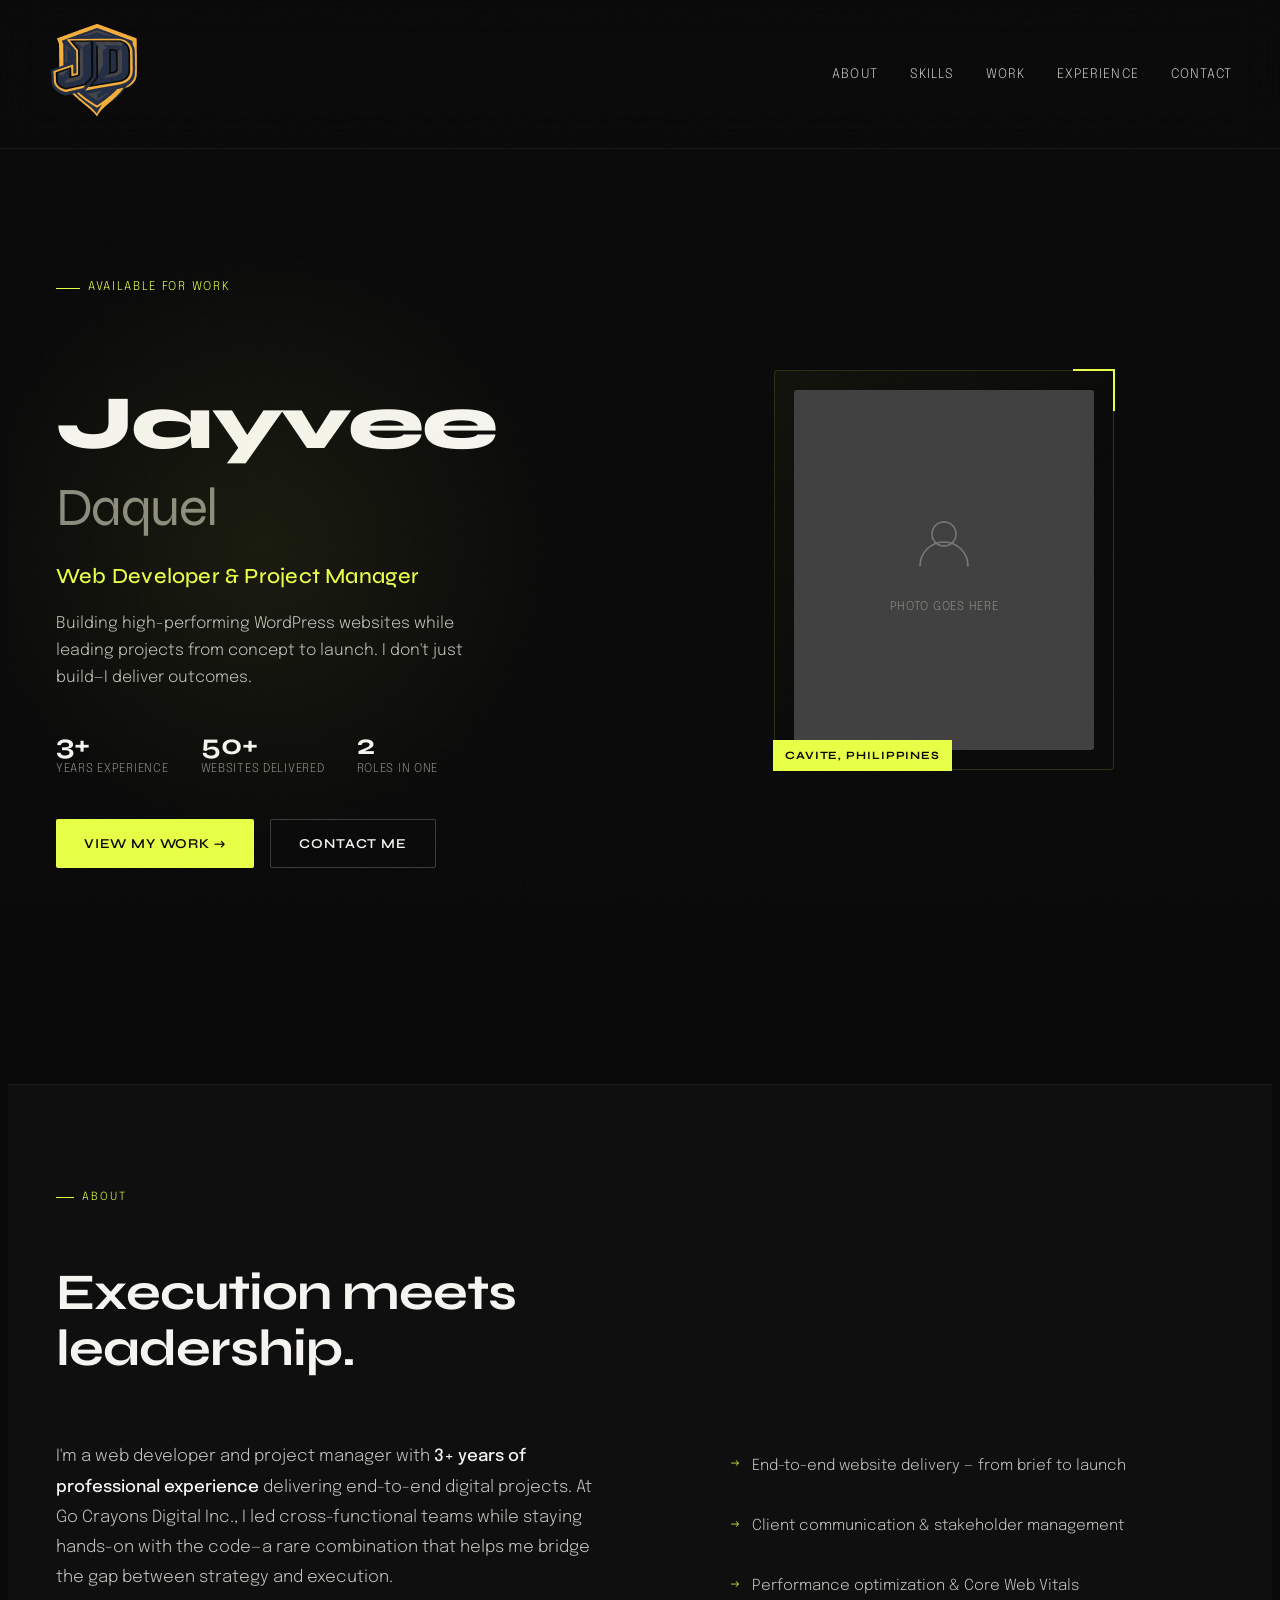
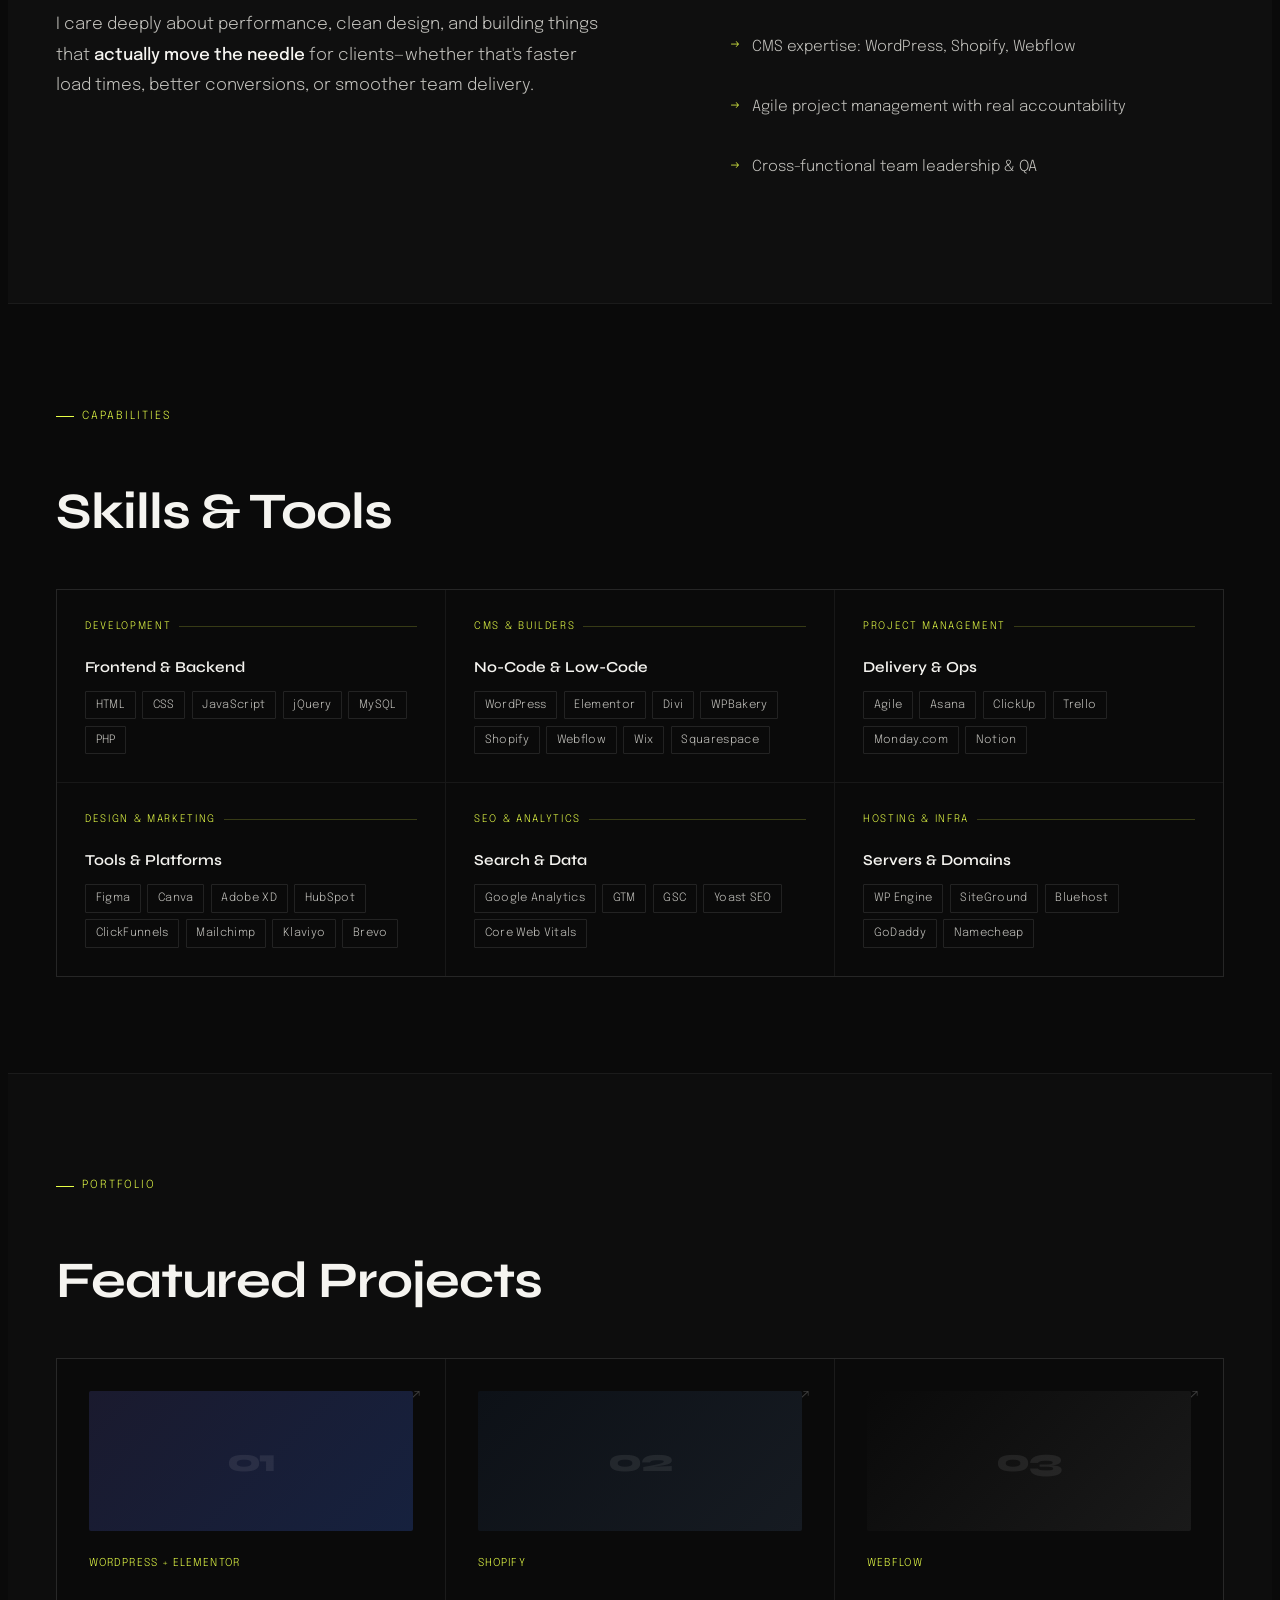
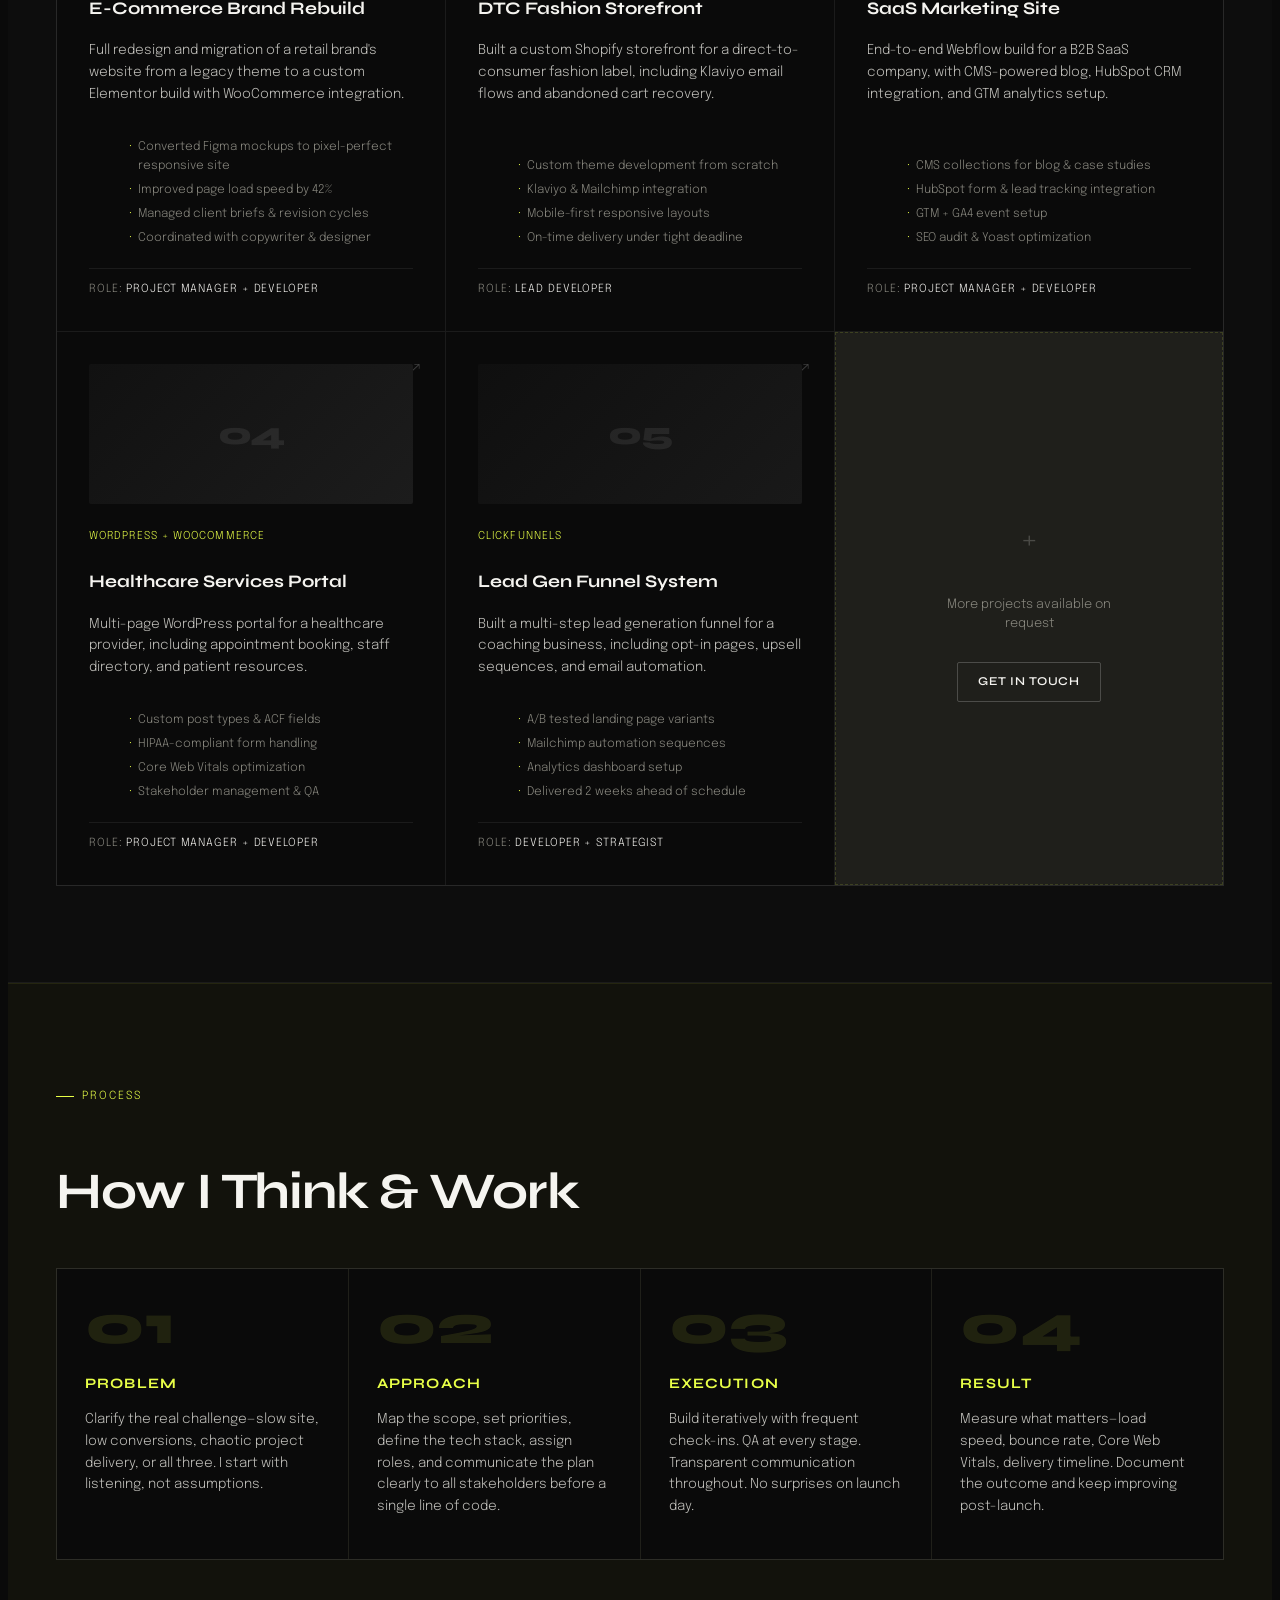
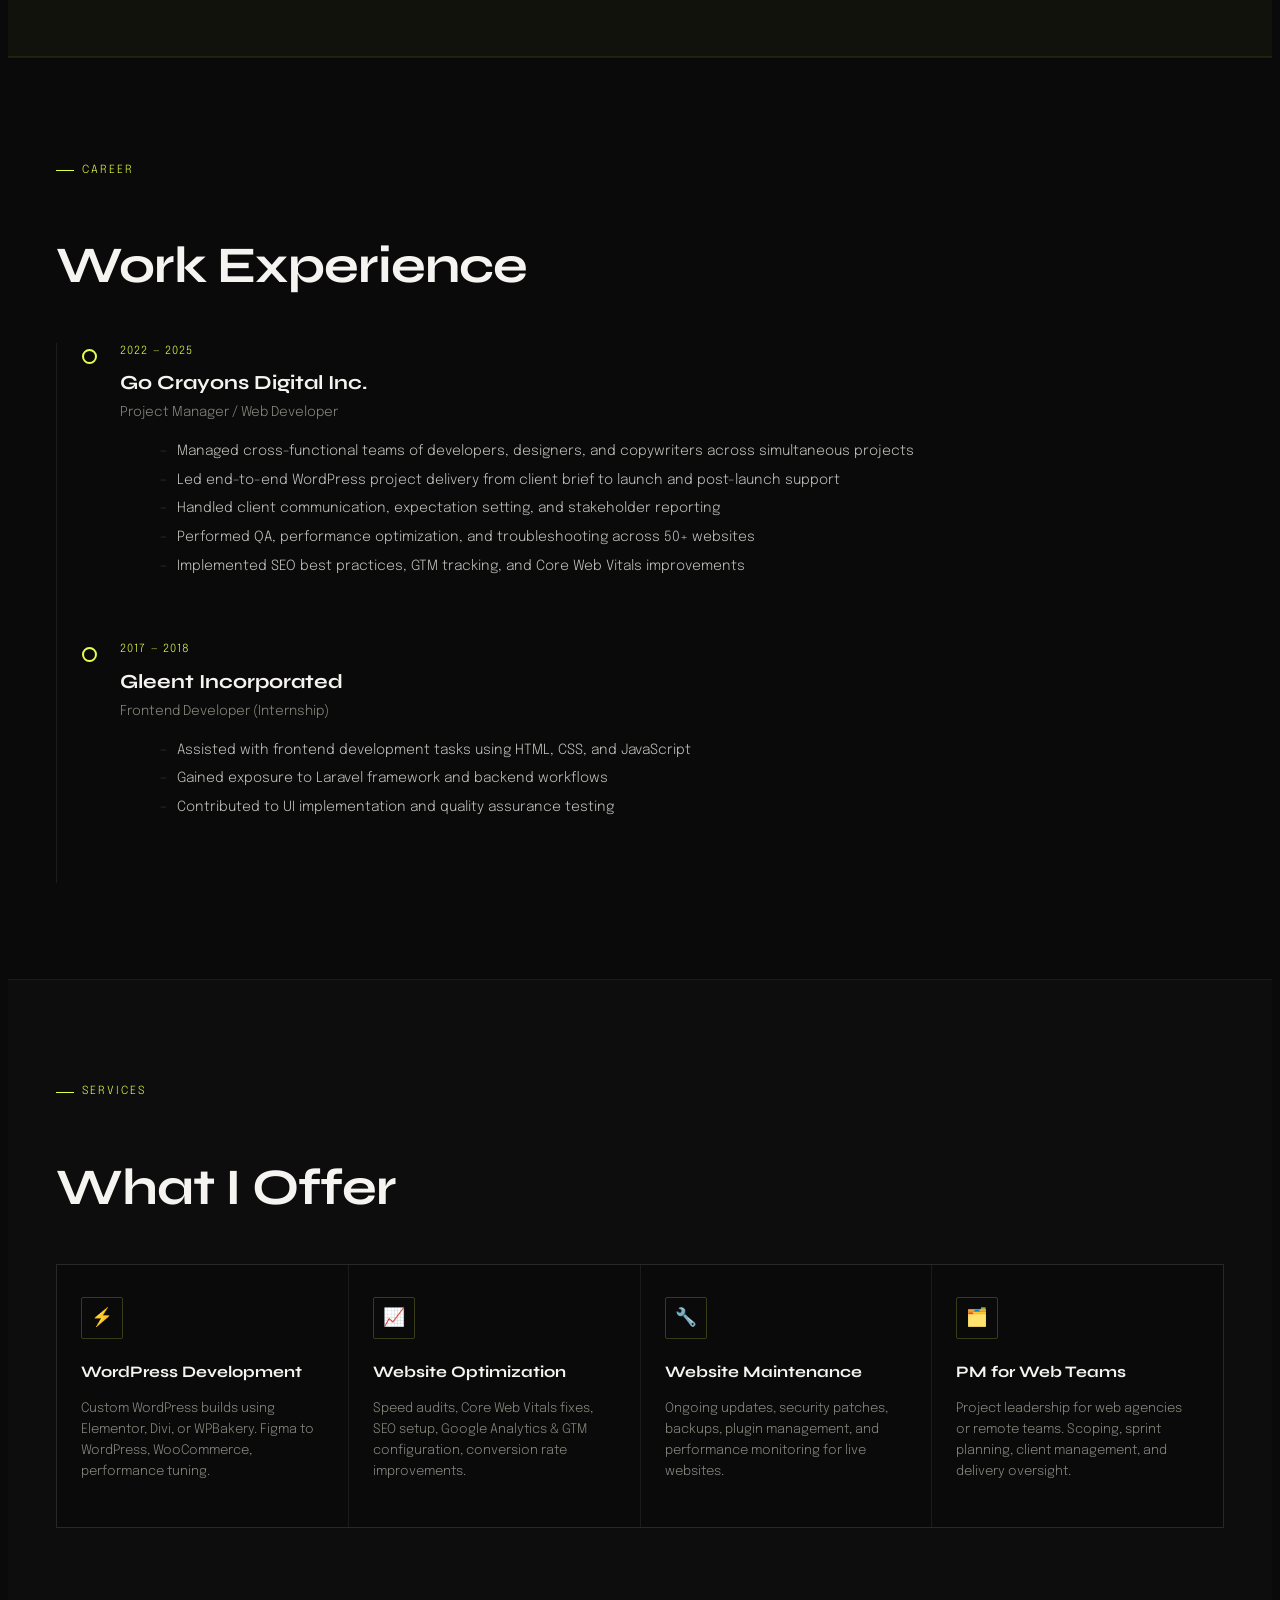
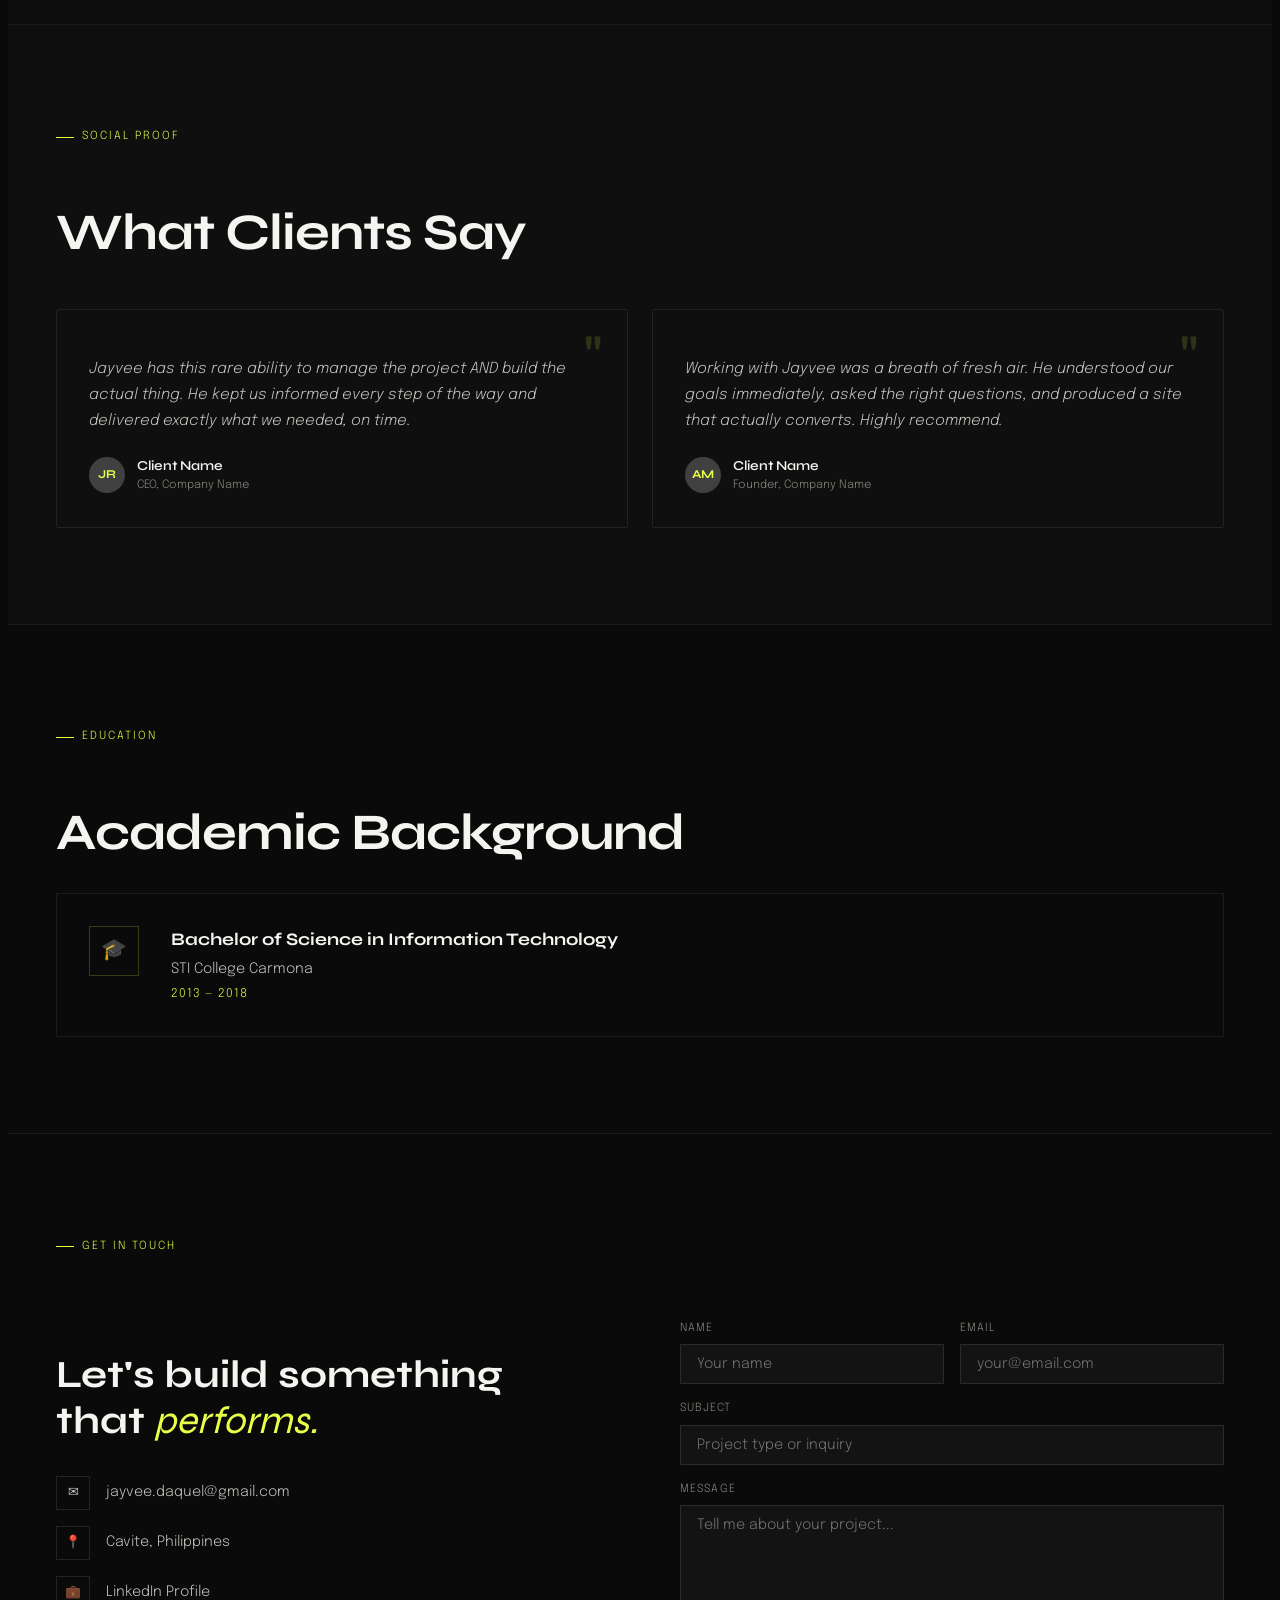
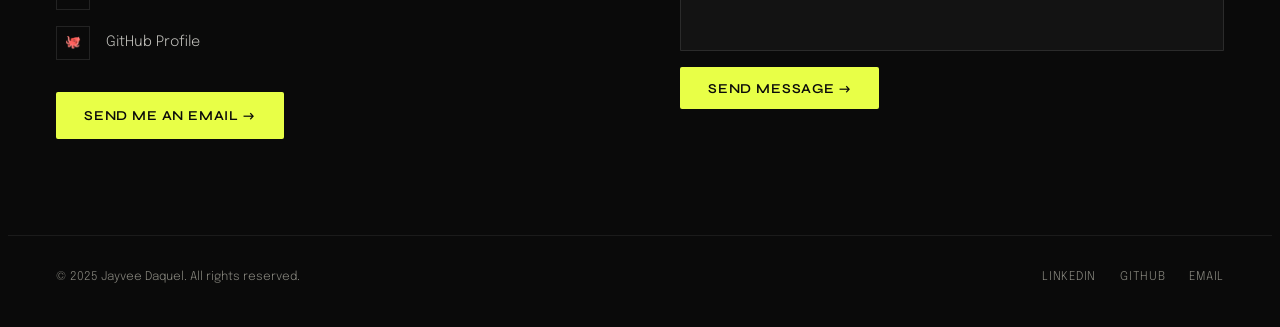
==== commit 07204d2f: "Update index.html" ====
--- a/index.html
+++ b/index.html
@@ -14,7 +14,7 @@
 <!-- NAV -->
 <nav>
   <a href="#hero" class="nav-logo">
-    <img src="uploads/logo.png">
+    <img src="uploads/jd-logo.png">
   </a>
   <ul class="nav-links">
     <li><a href="#about">About</a></li>
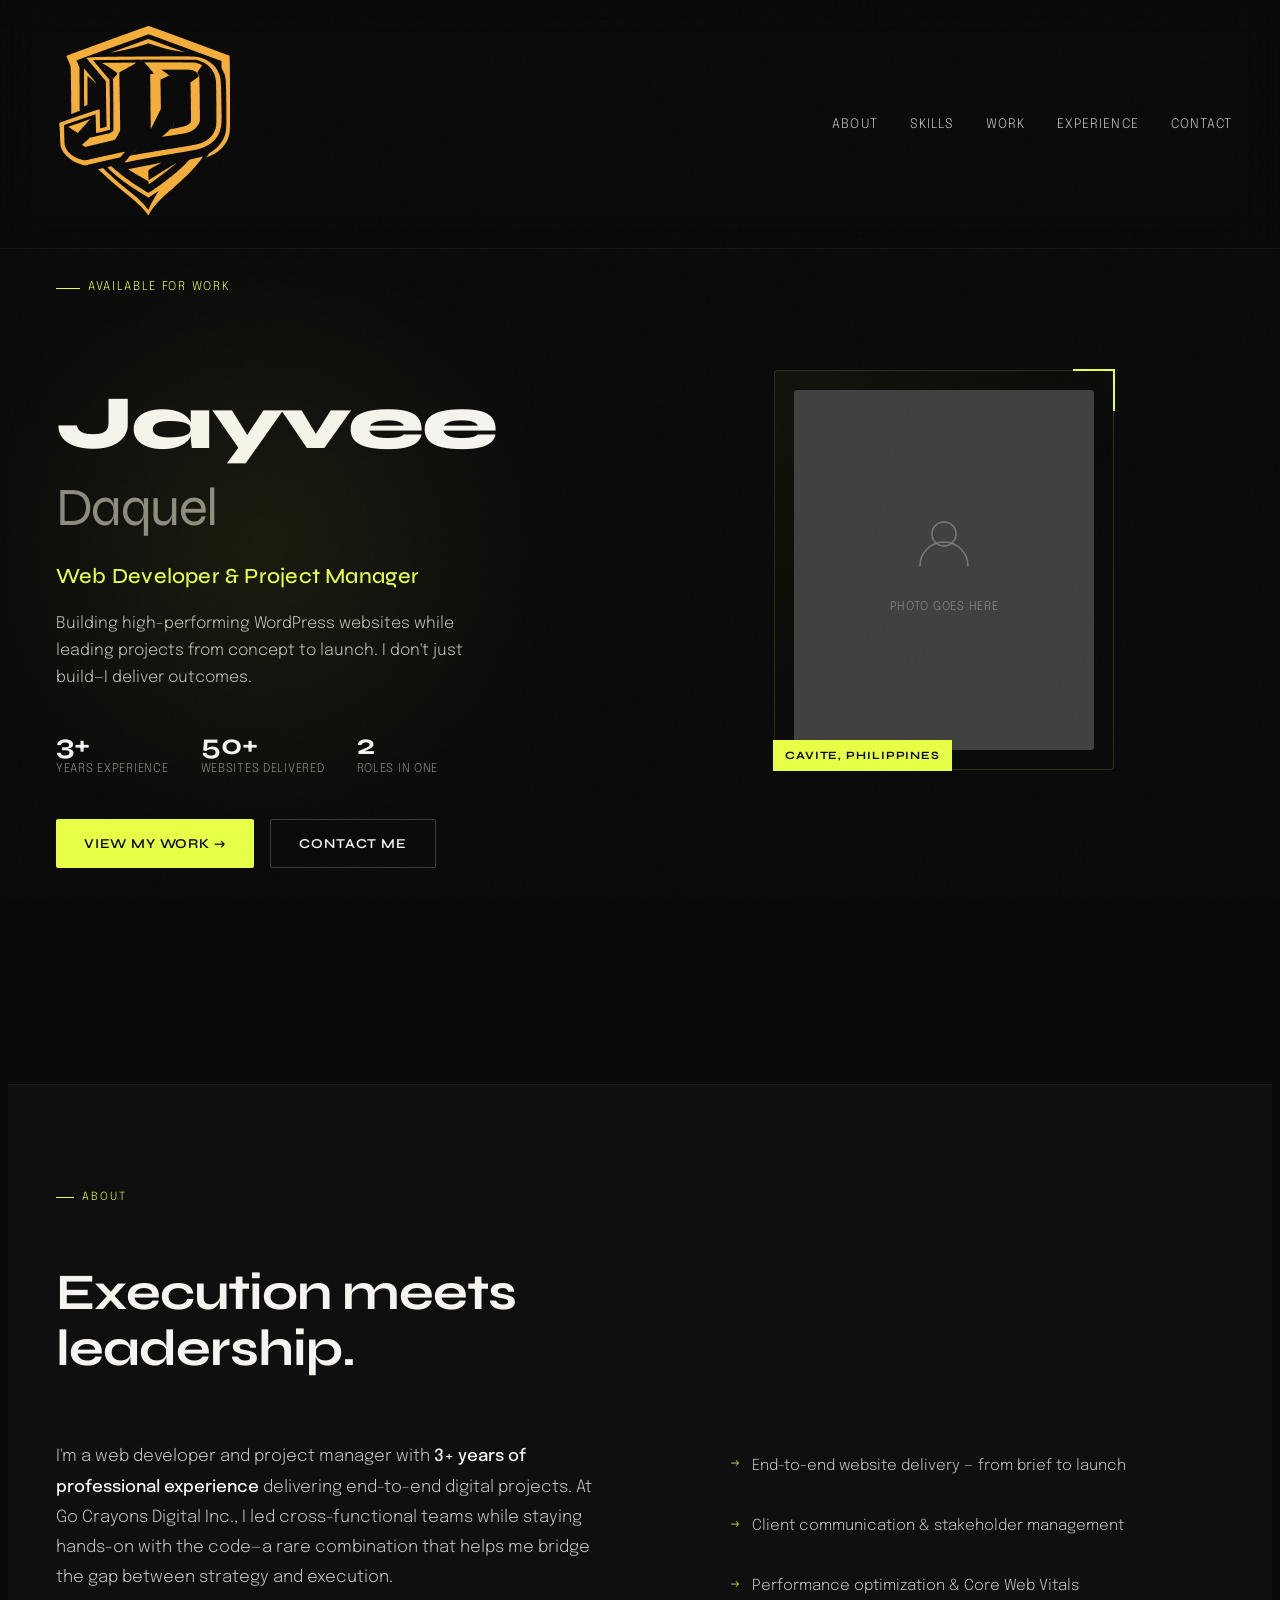
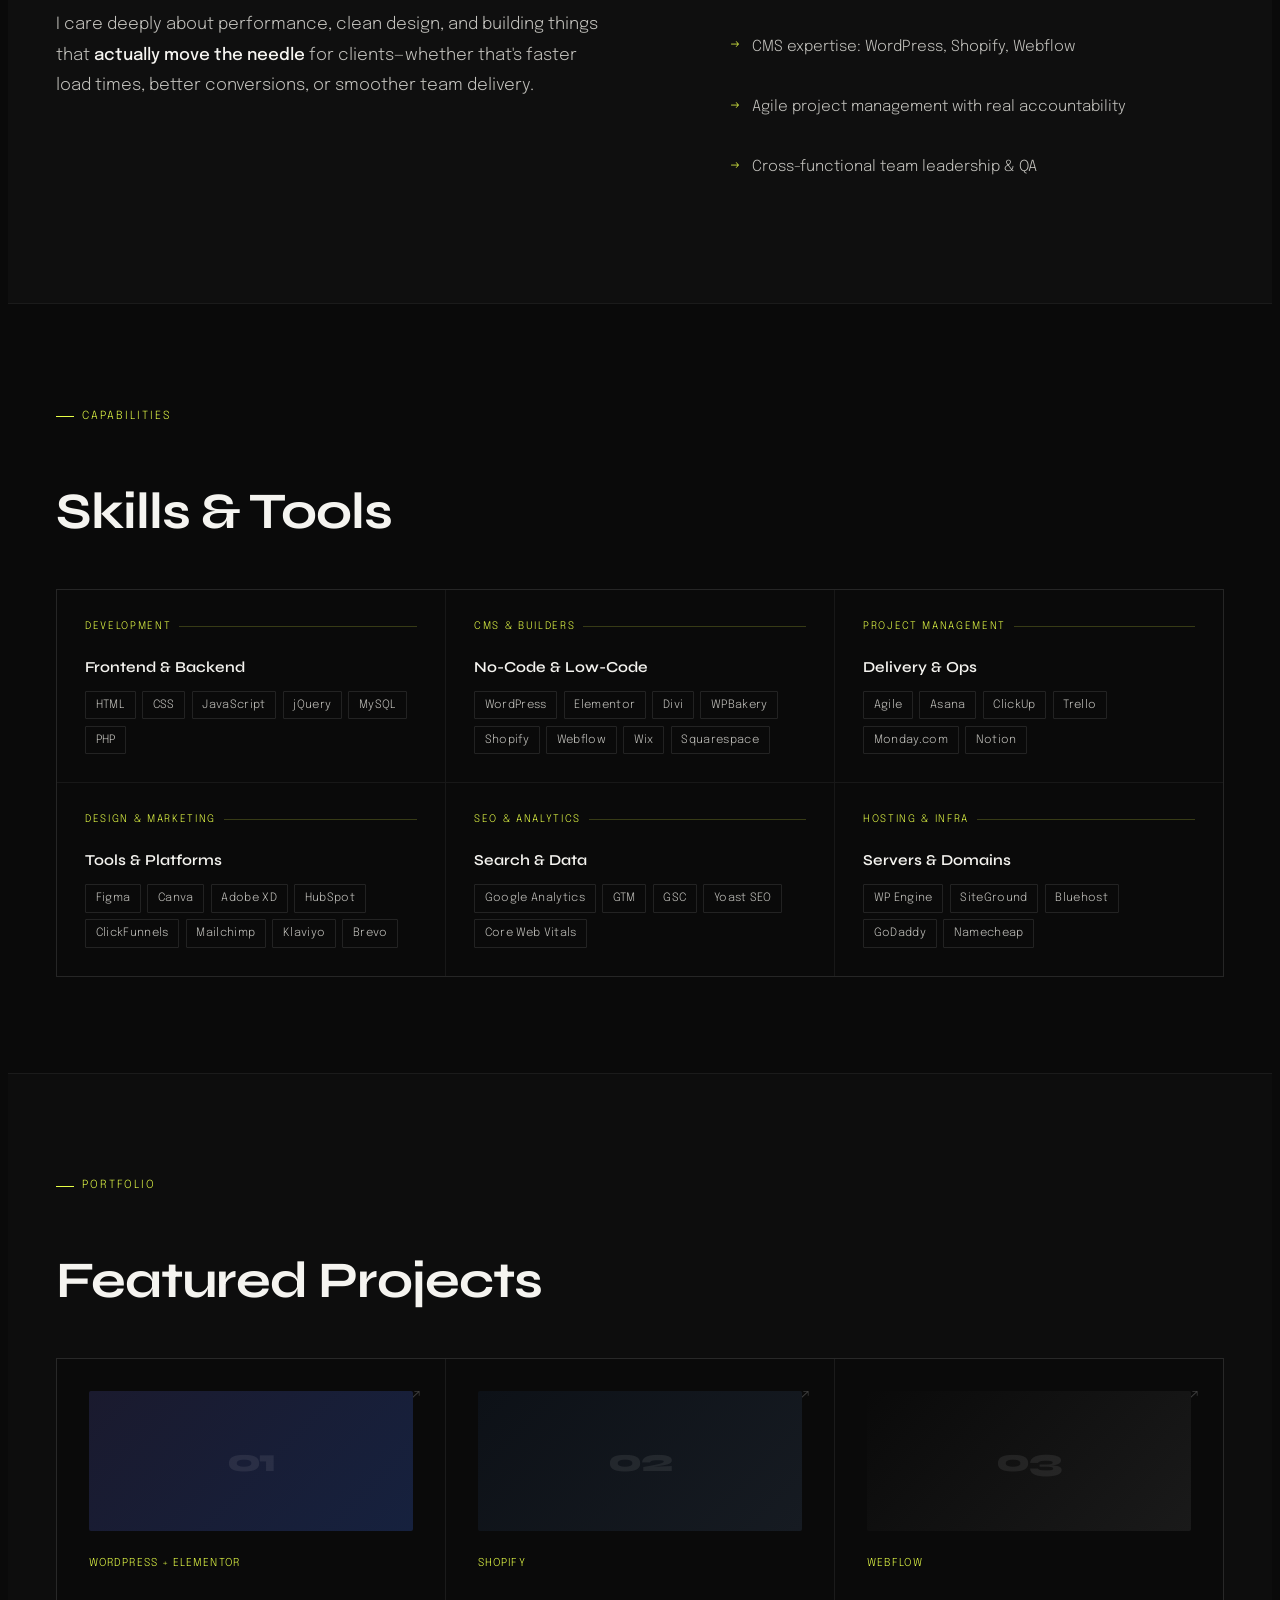
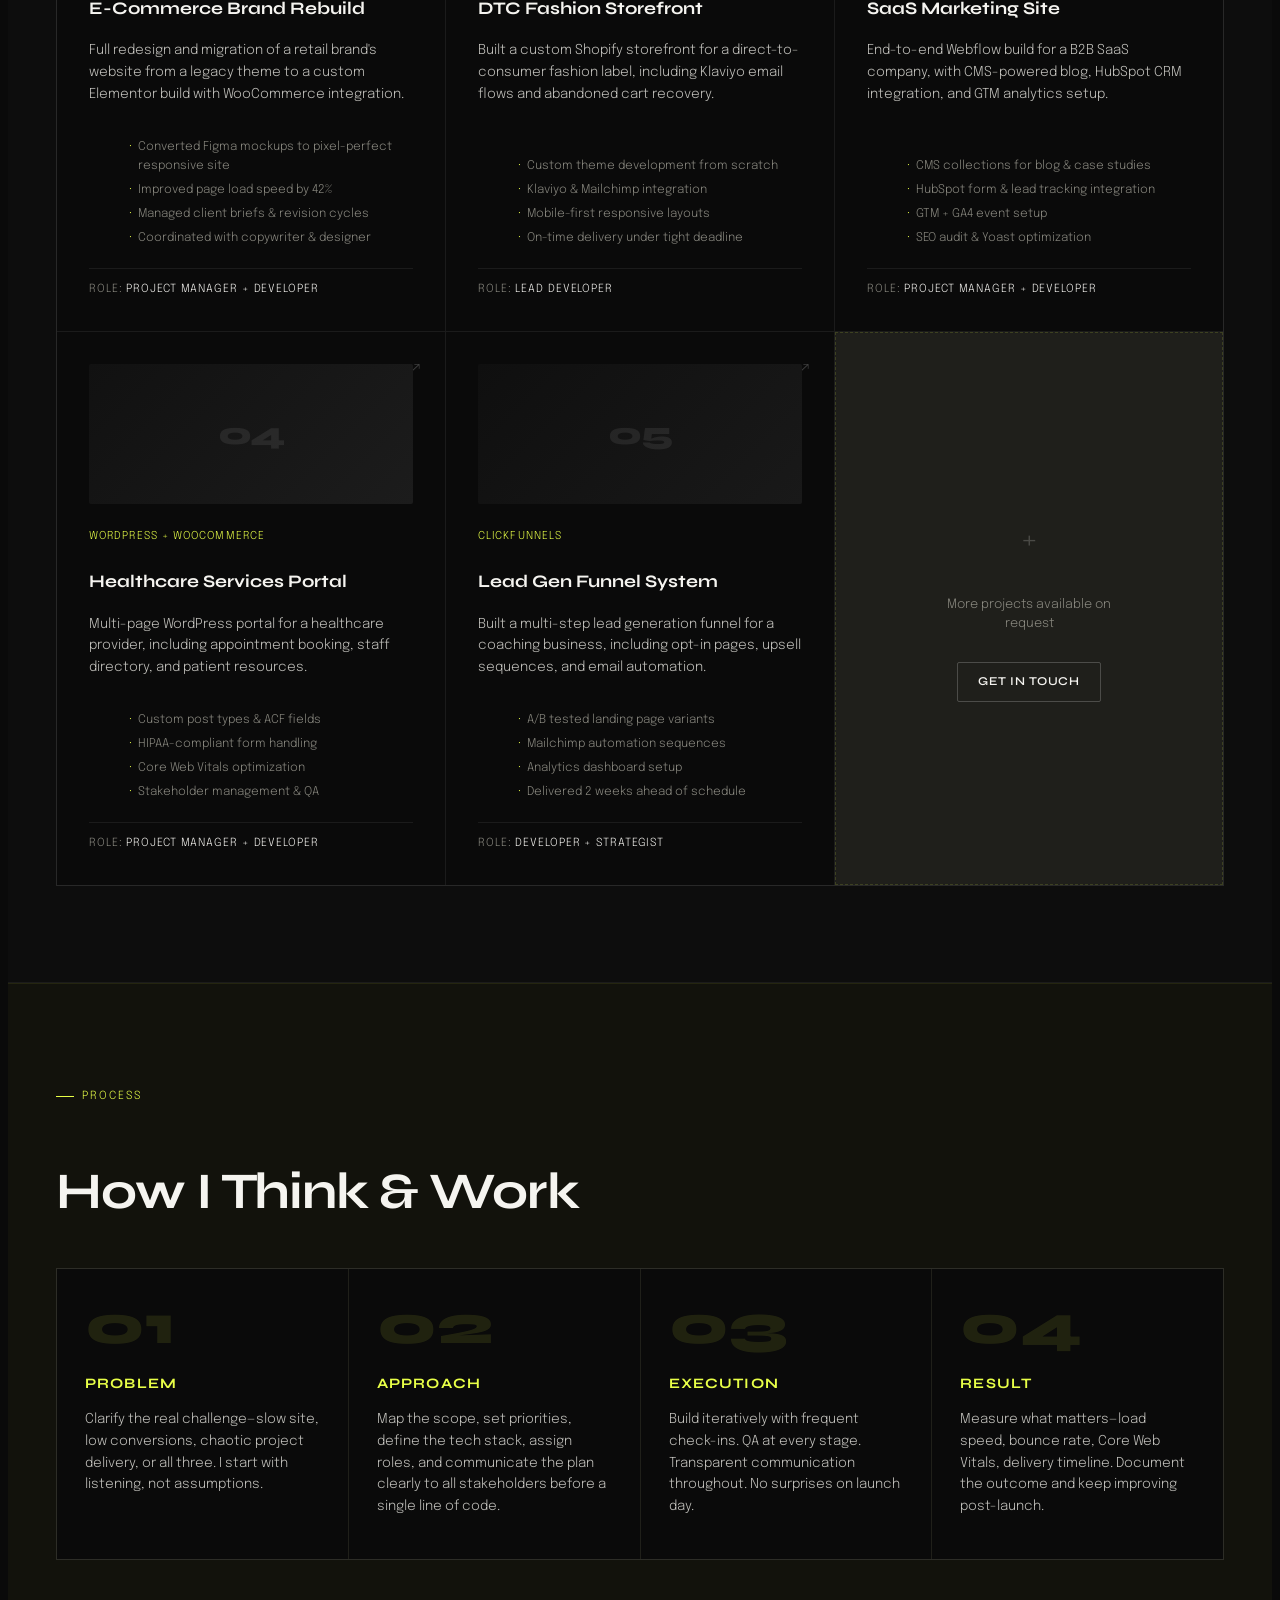
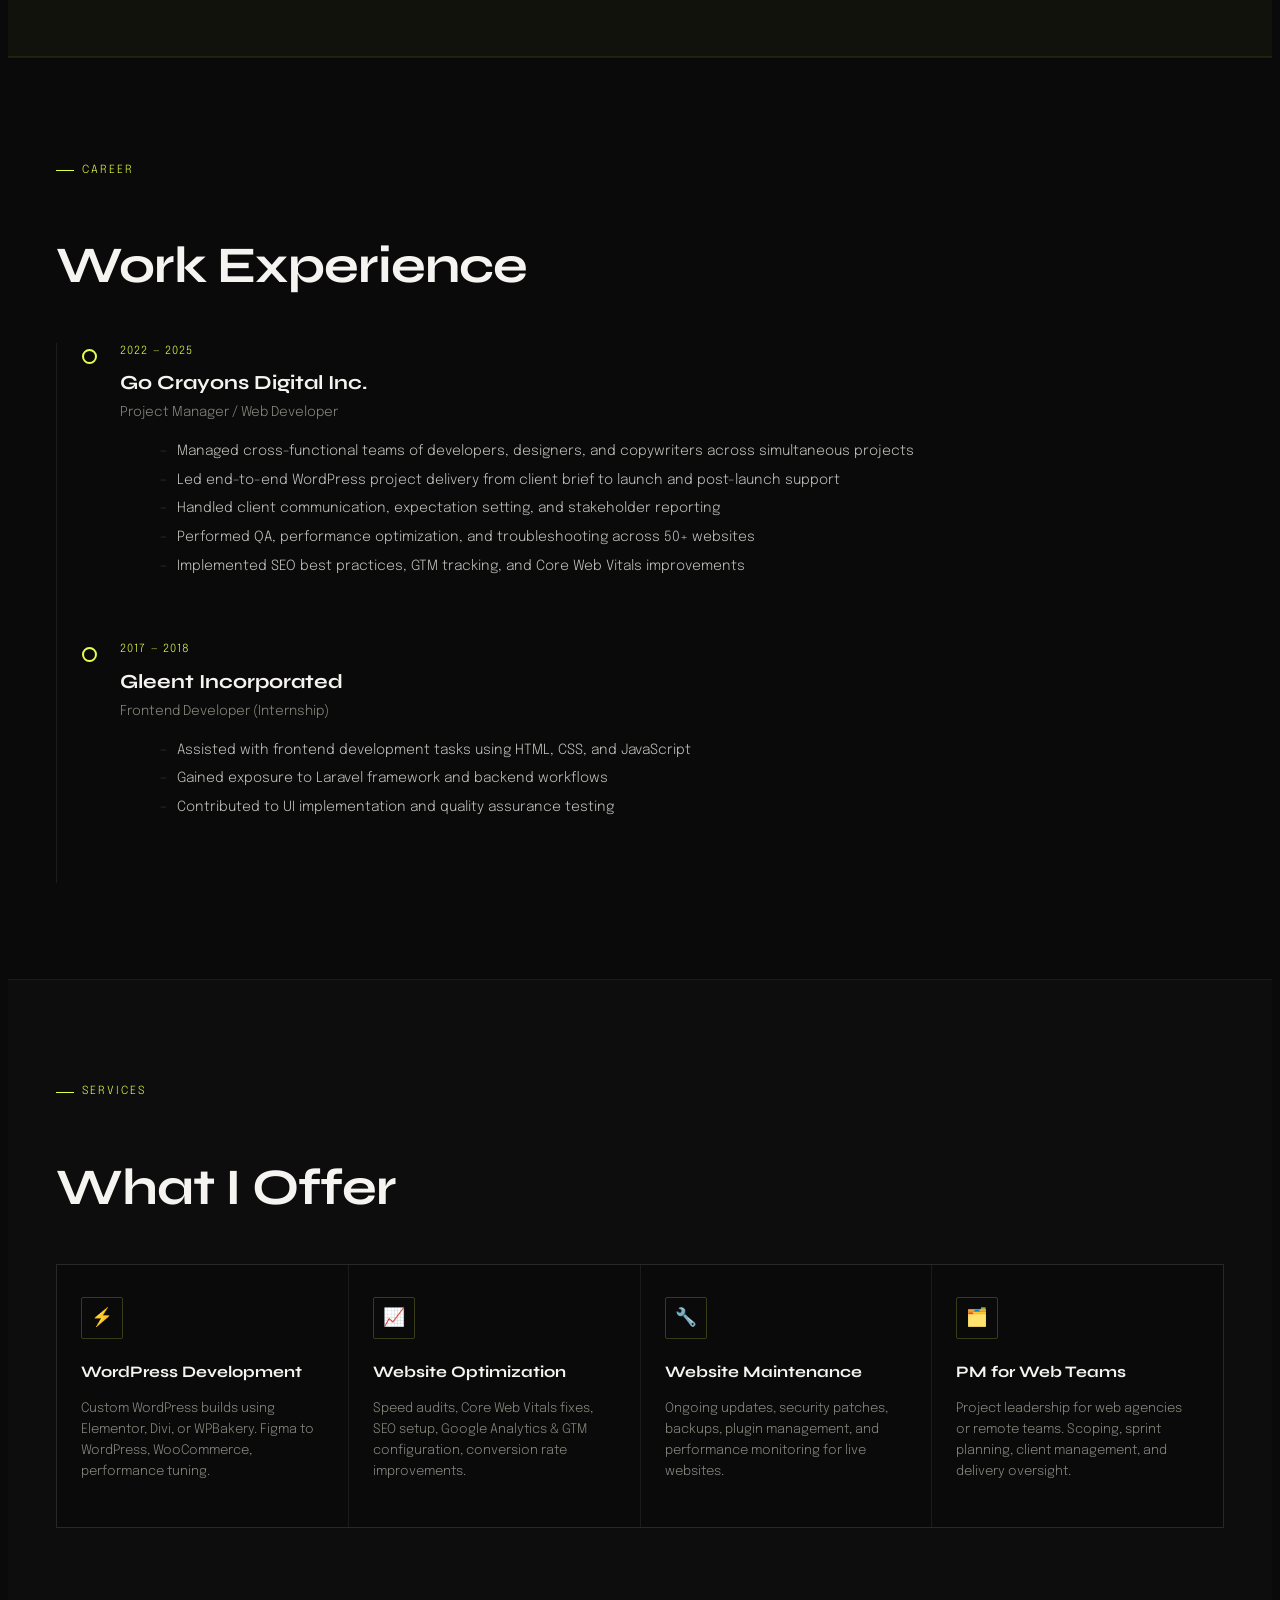
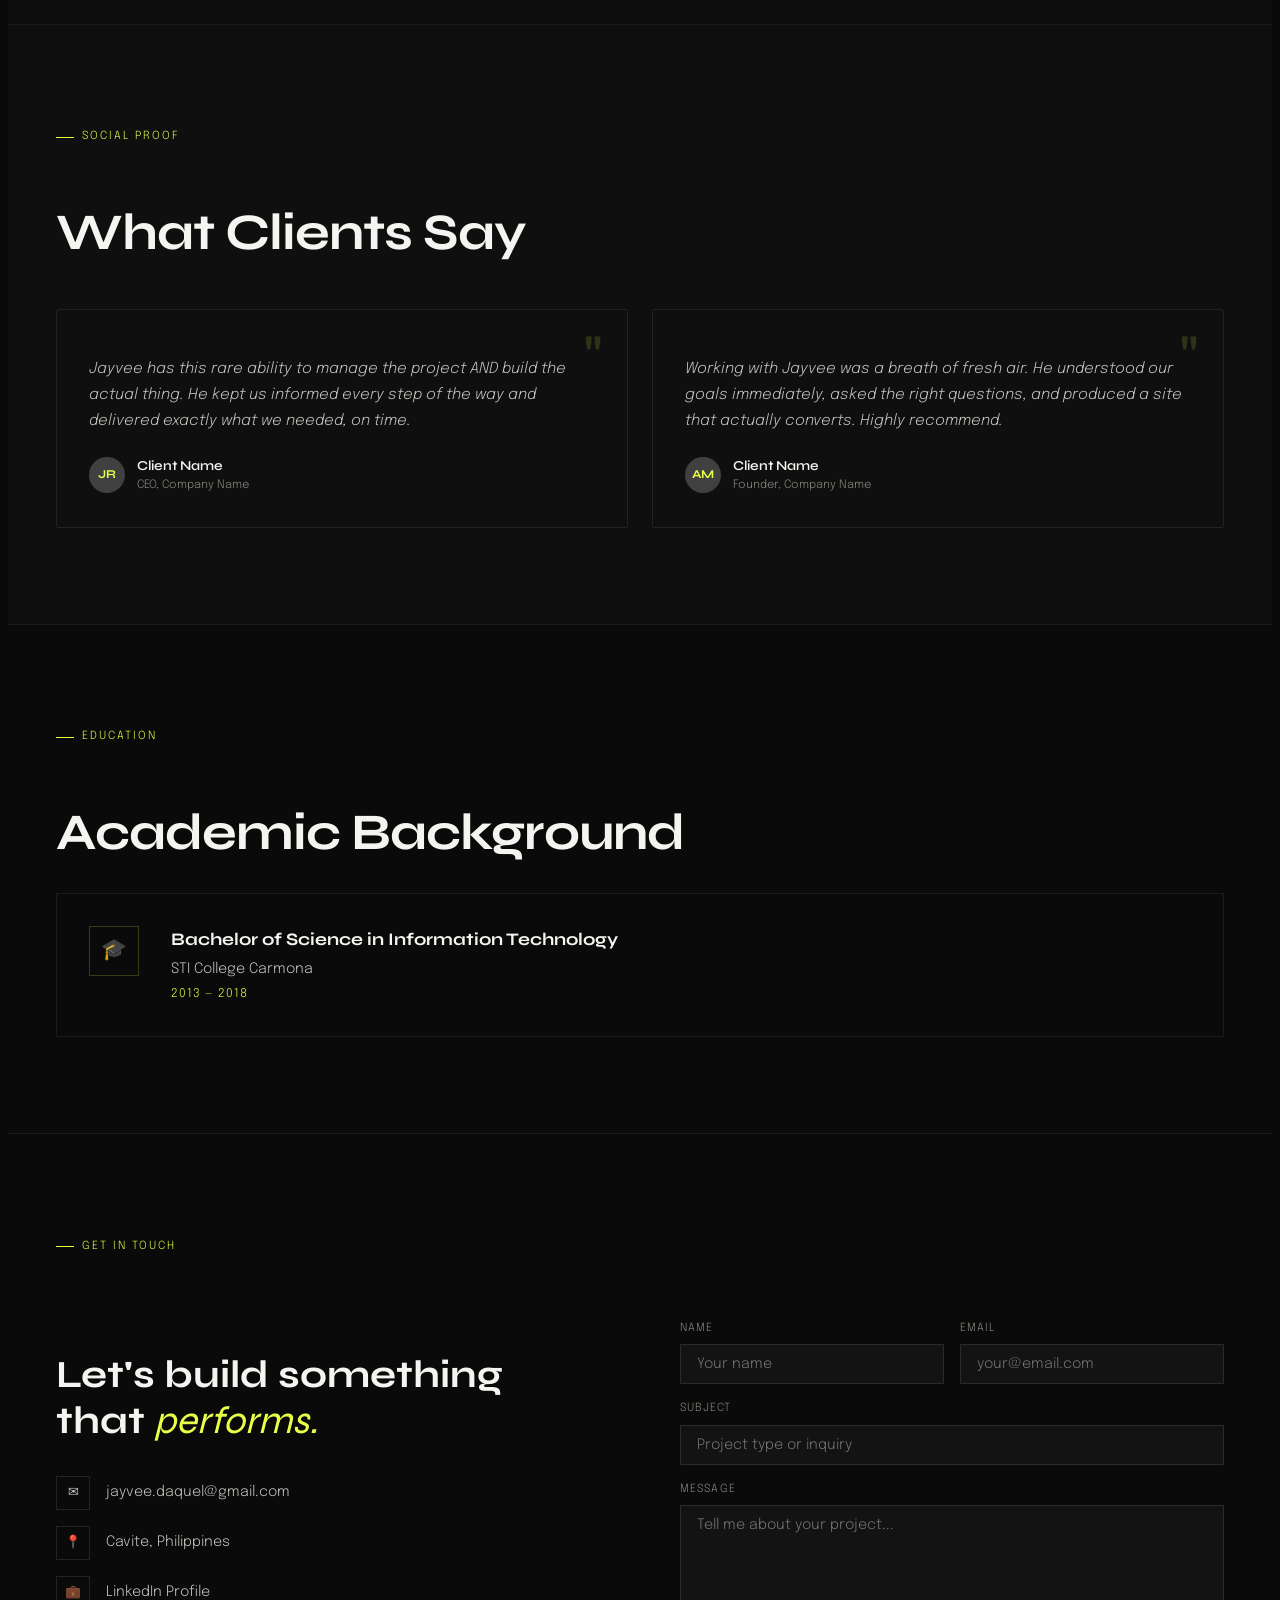
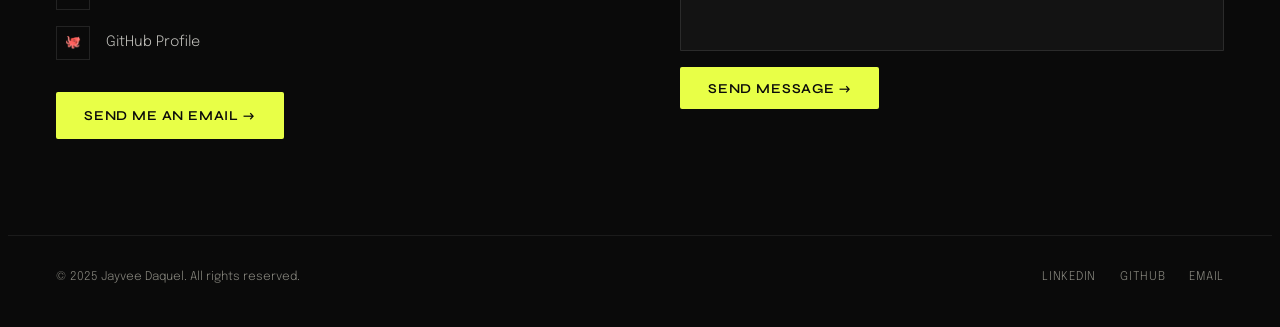
==== commit 8d0839e8: "Update index.html" ====
--- a/index.html
+++ b/index.html
@@ -14,7 +14,7 @@
 <!-- NAV -->
 <nav>
   <a href="#hero" class="nav-logo">
-    <img src="uploads/jd-logo.png">
+    <img src="uploads/logo.png">
   </a>
   <ul class="nav-links">
     <li><a href="#about">About</a></li>
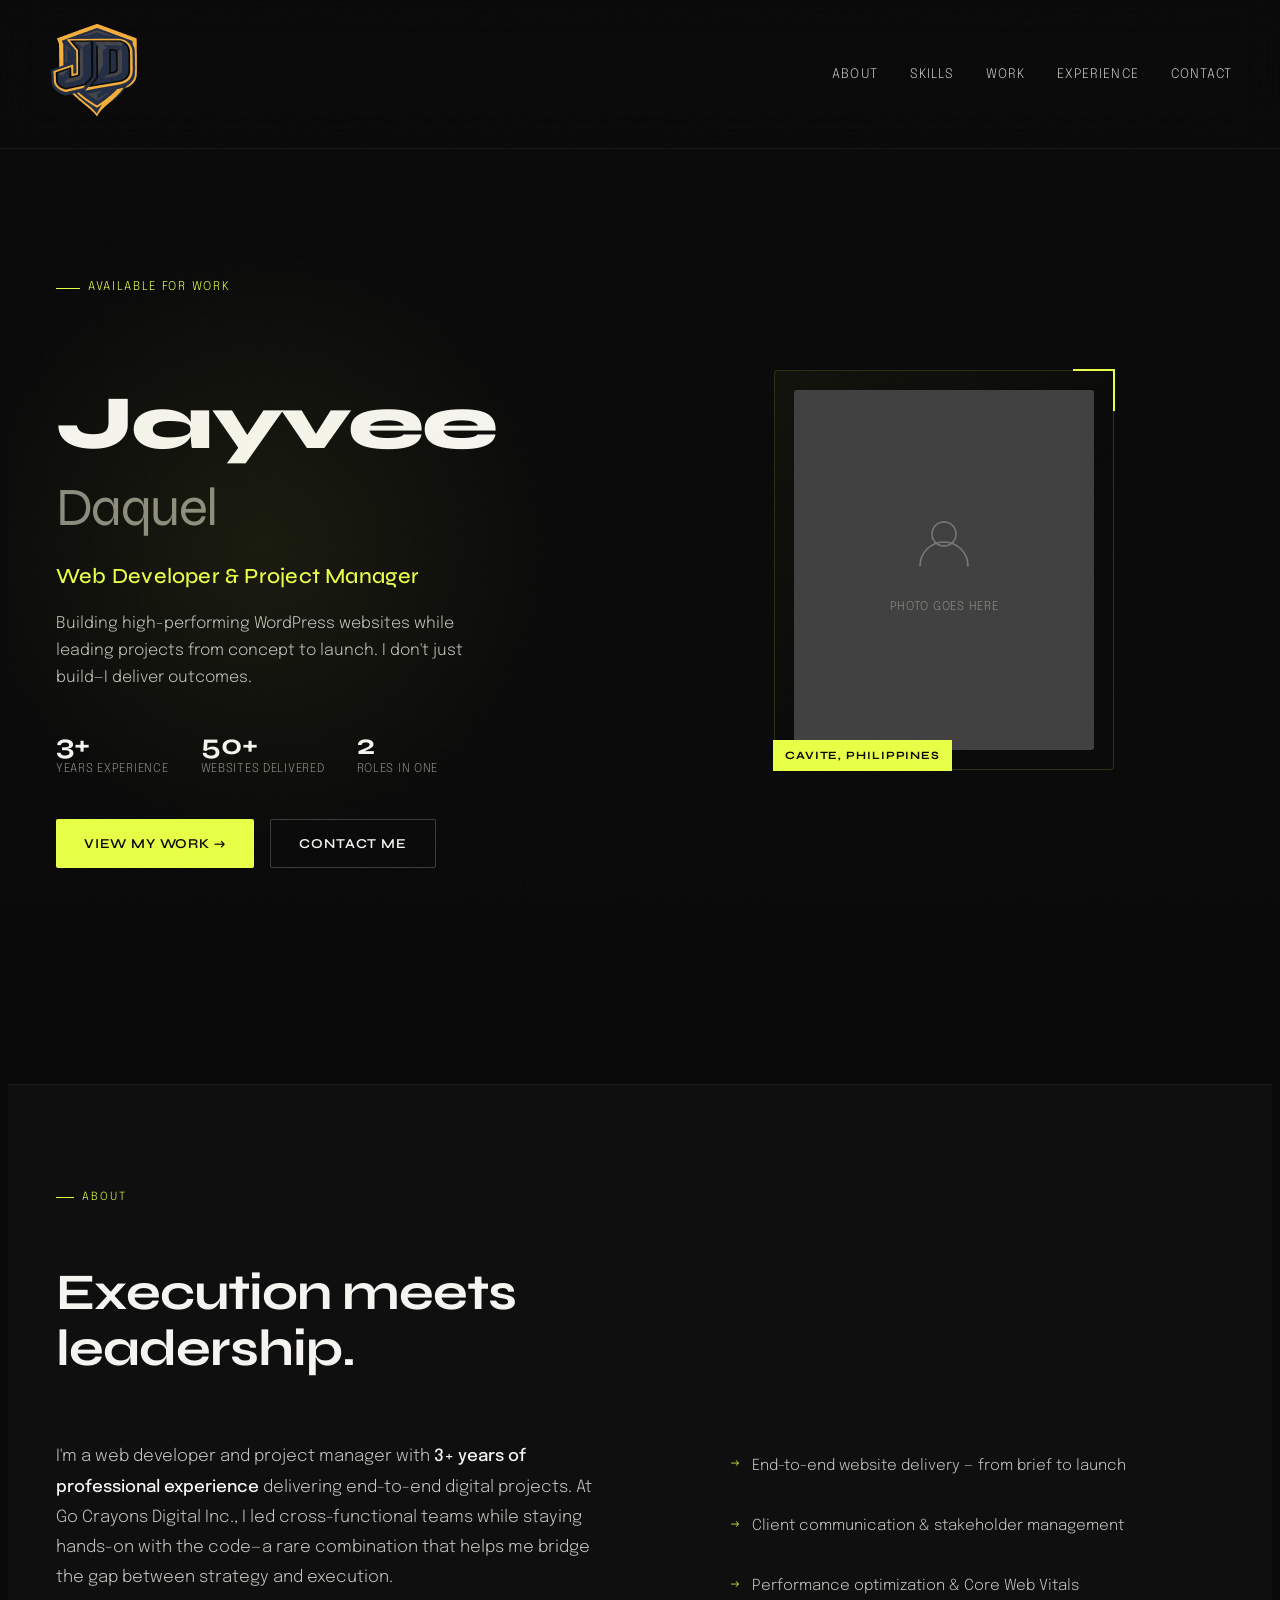
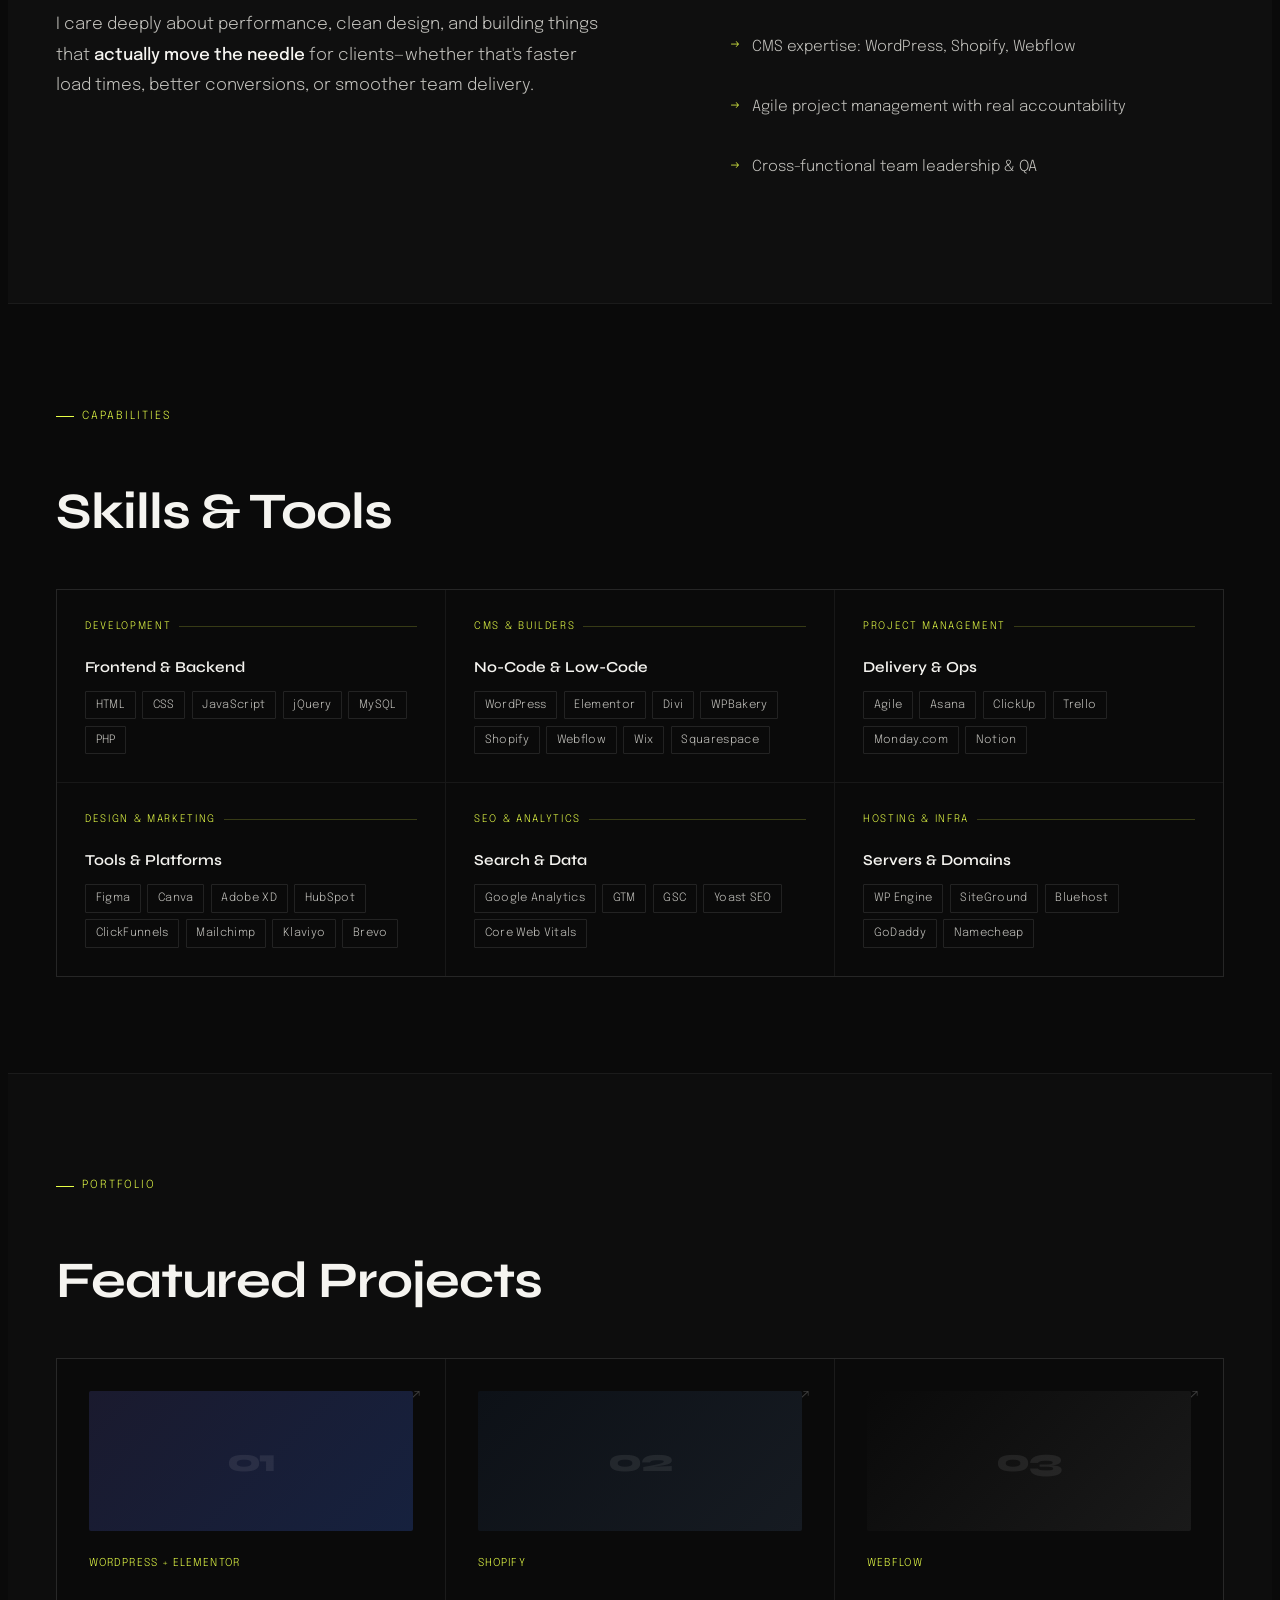
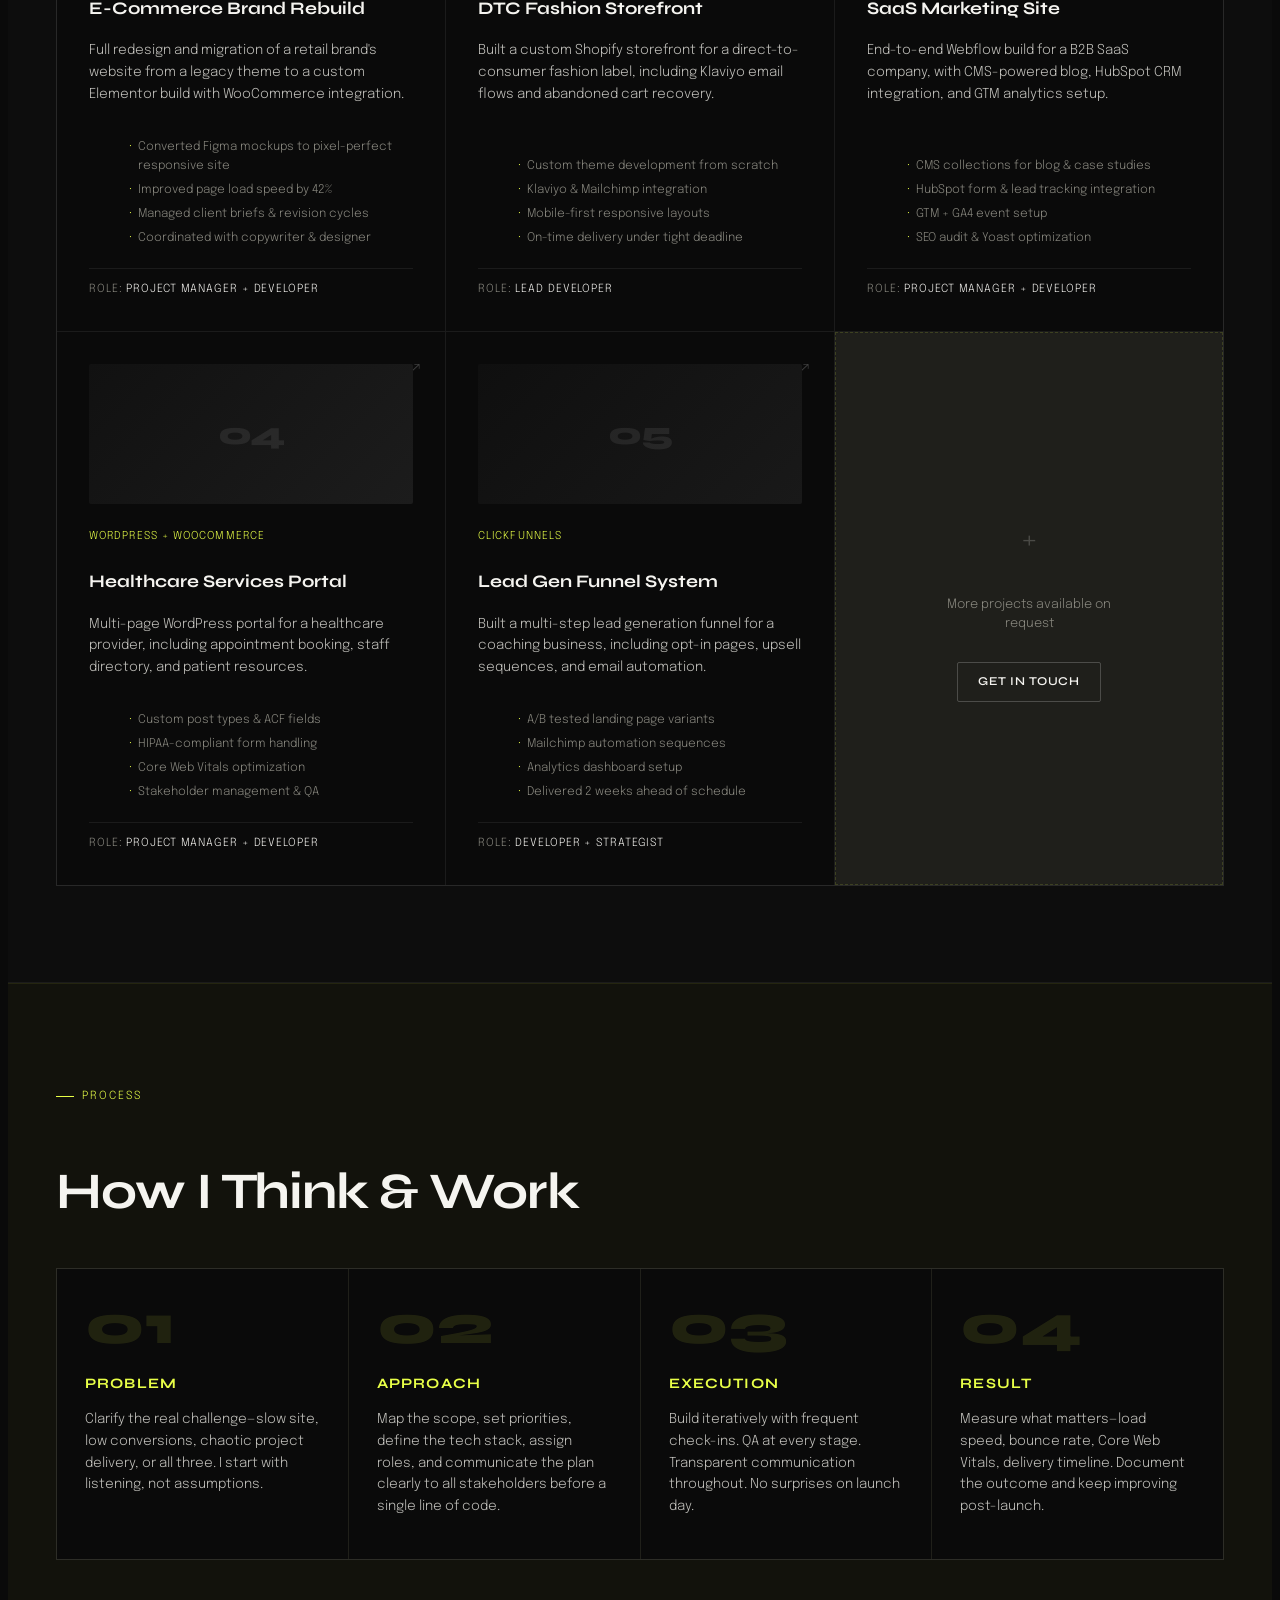
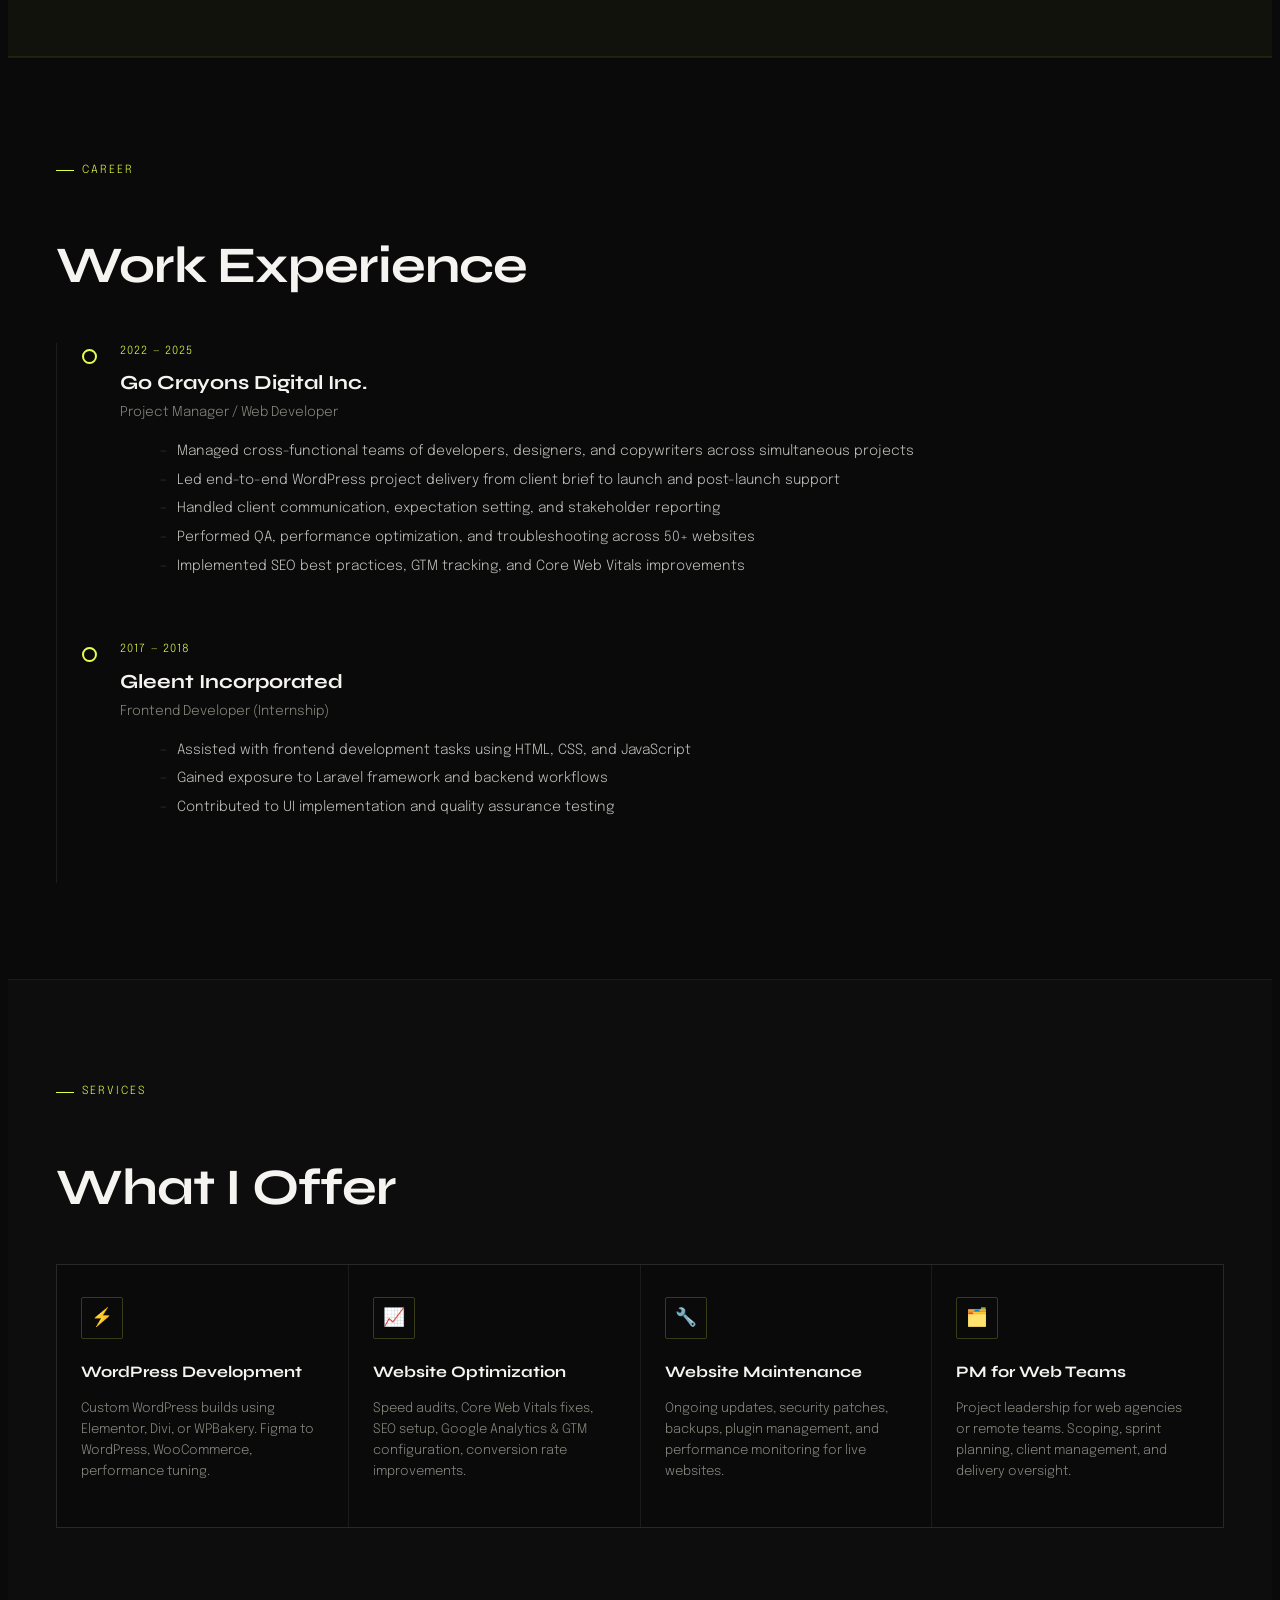
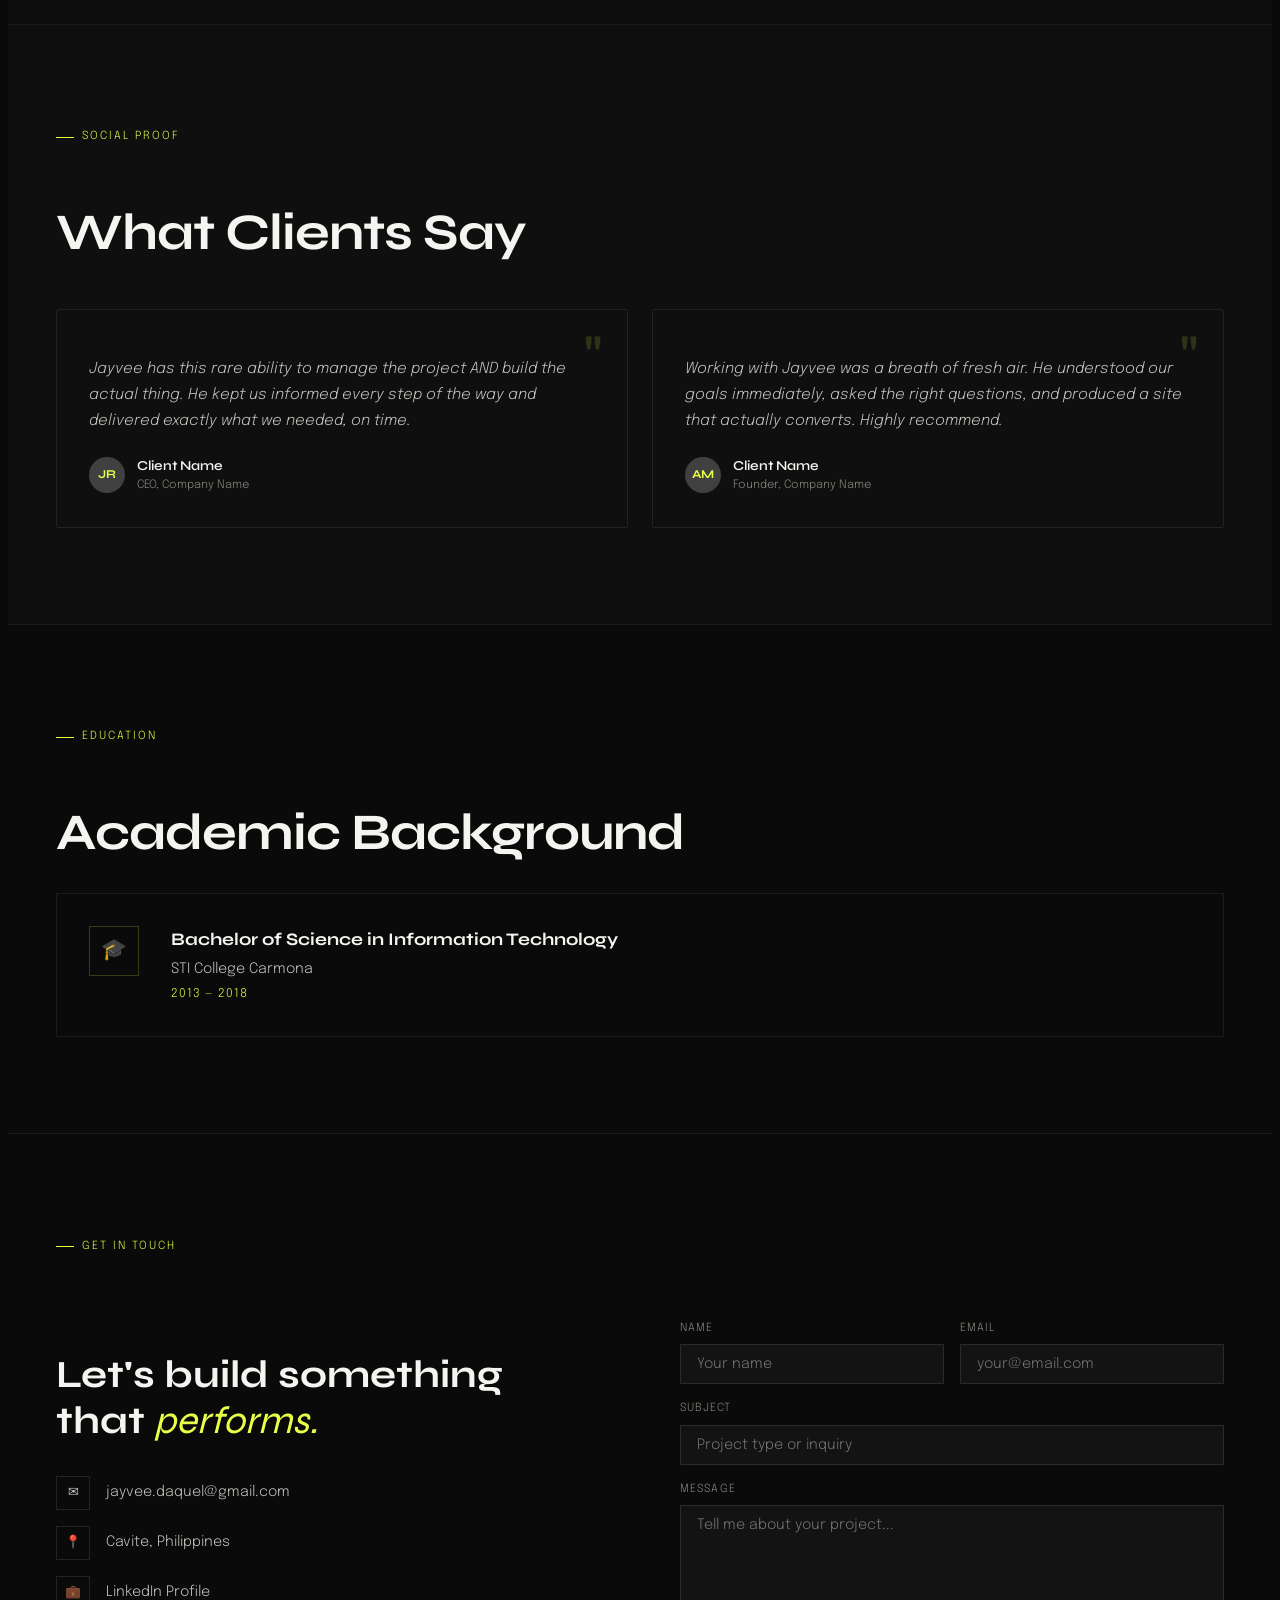
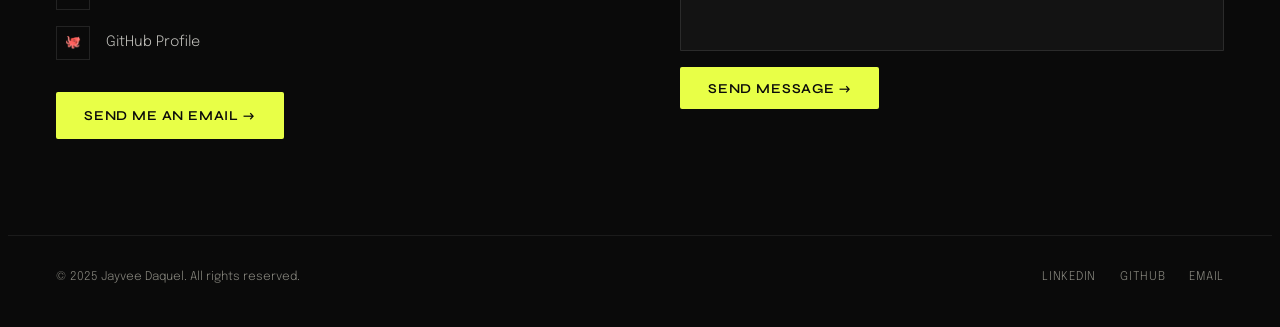
==== commit f5f9befa: "Update index.html" ====
--- a/index.html
+++ b/index.html
@@ -14,7 +14,7 @@
 <!-- NAV -->
 <nav>
   <a href="#hero" class="nav-logo">
-    <img src="uploads/logo.png">
+    <img src="uploads/jd-logo.png">
   </a>
   <ul class="nav-links">
     <li><a href="#about">About</a></li>
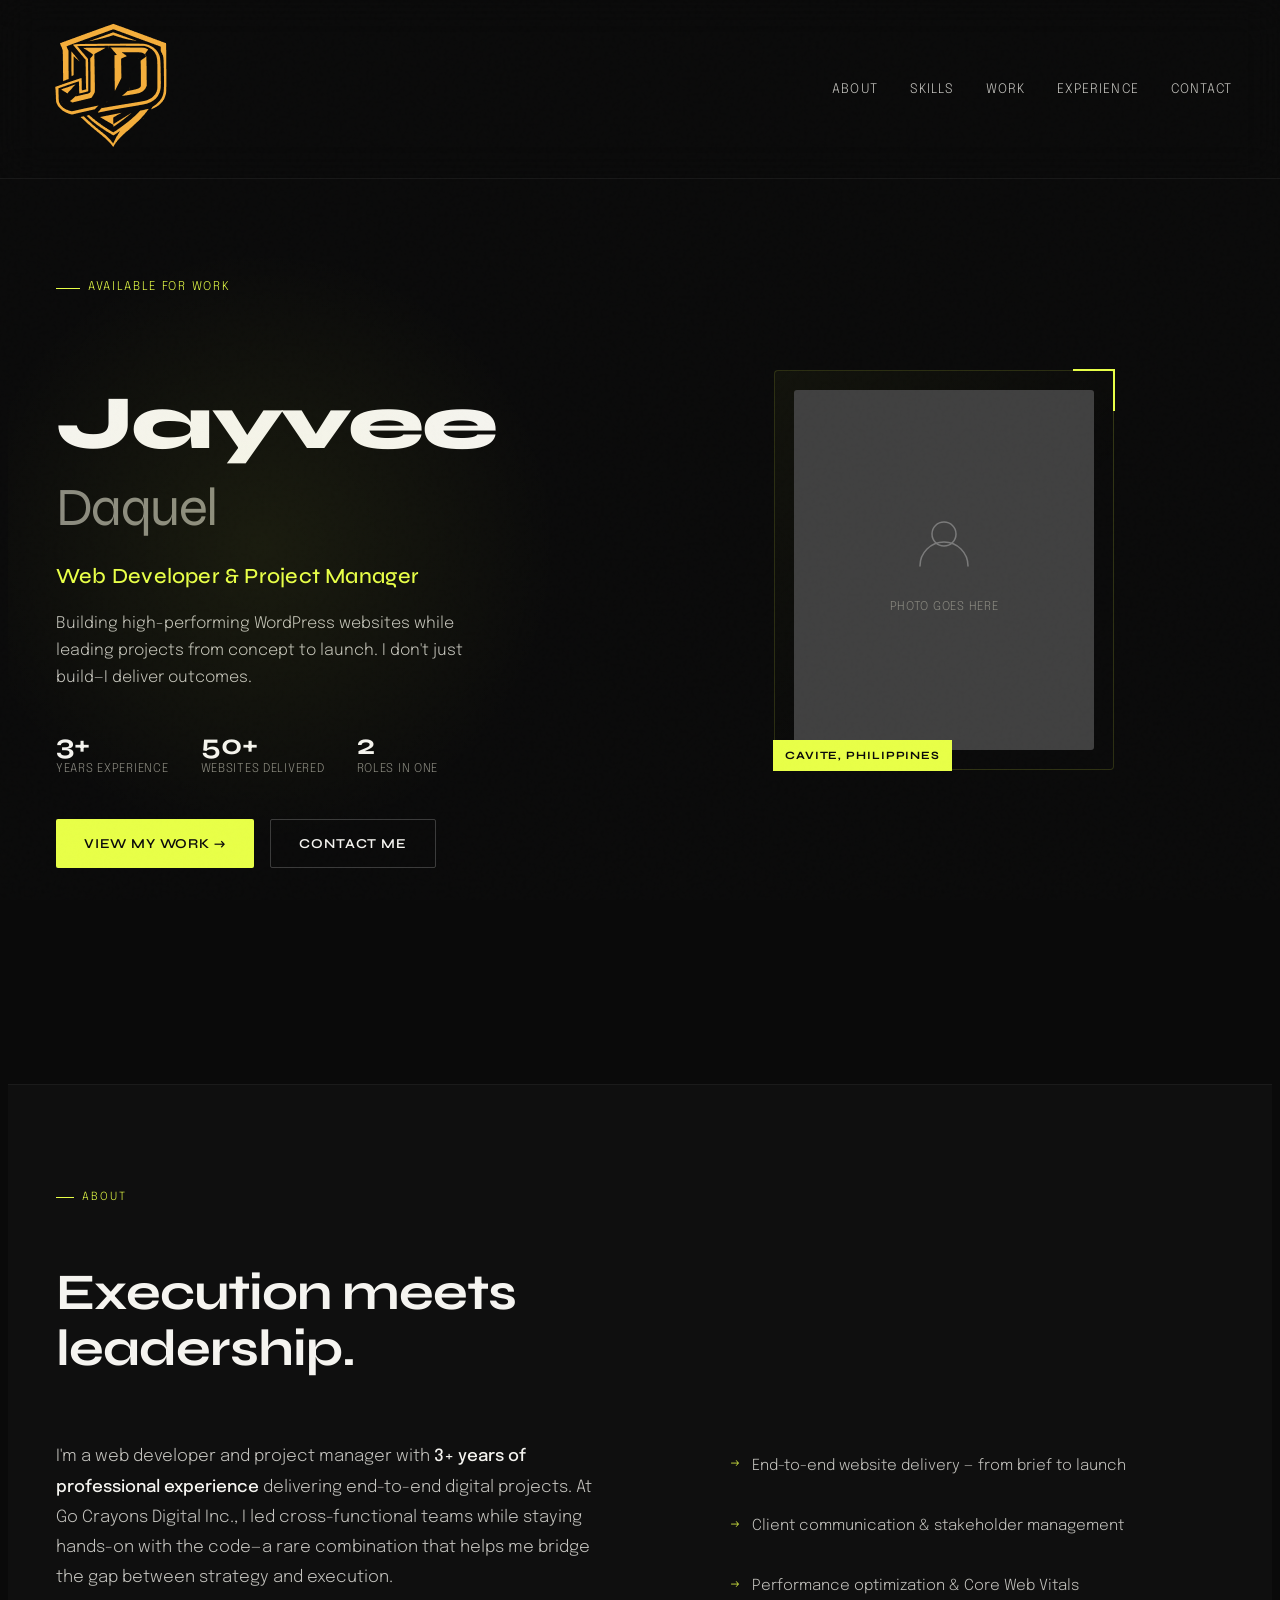
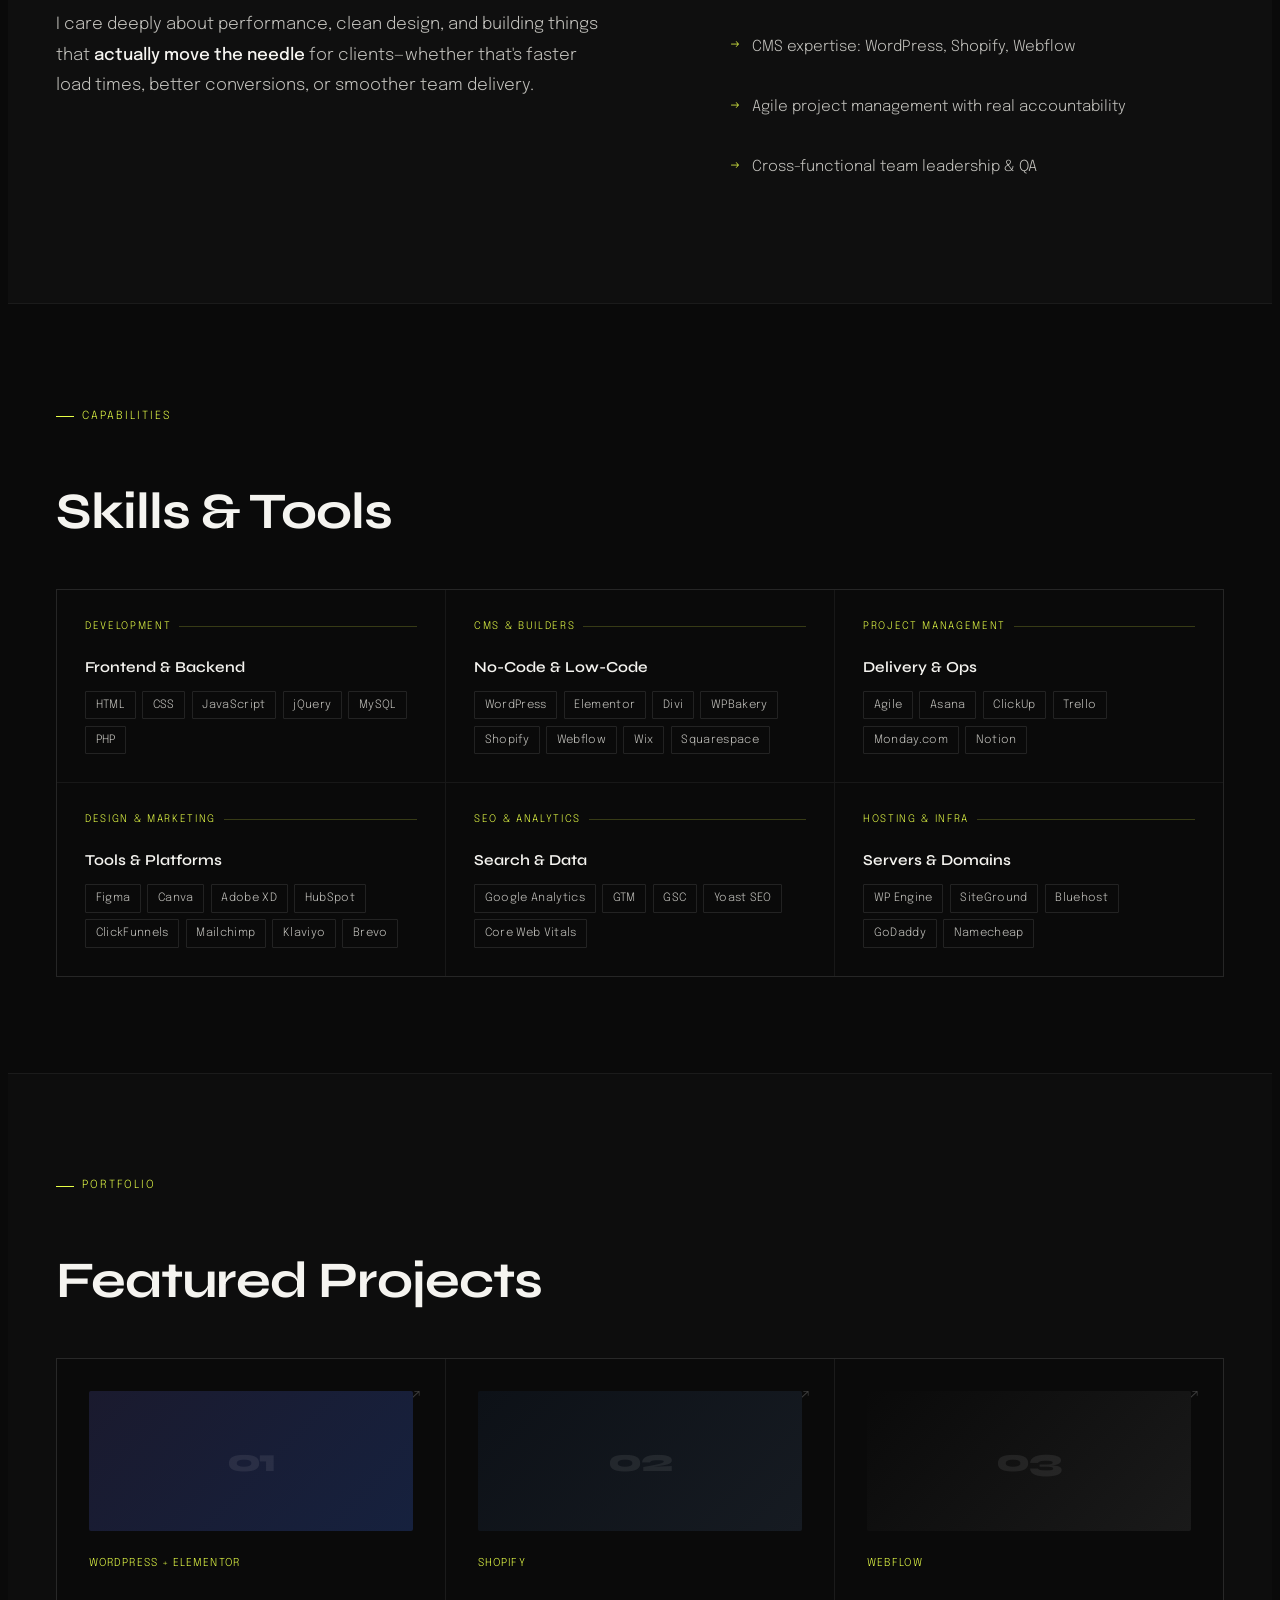
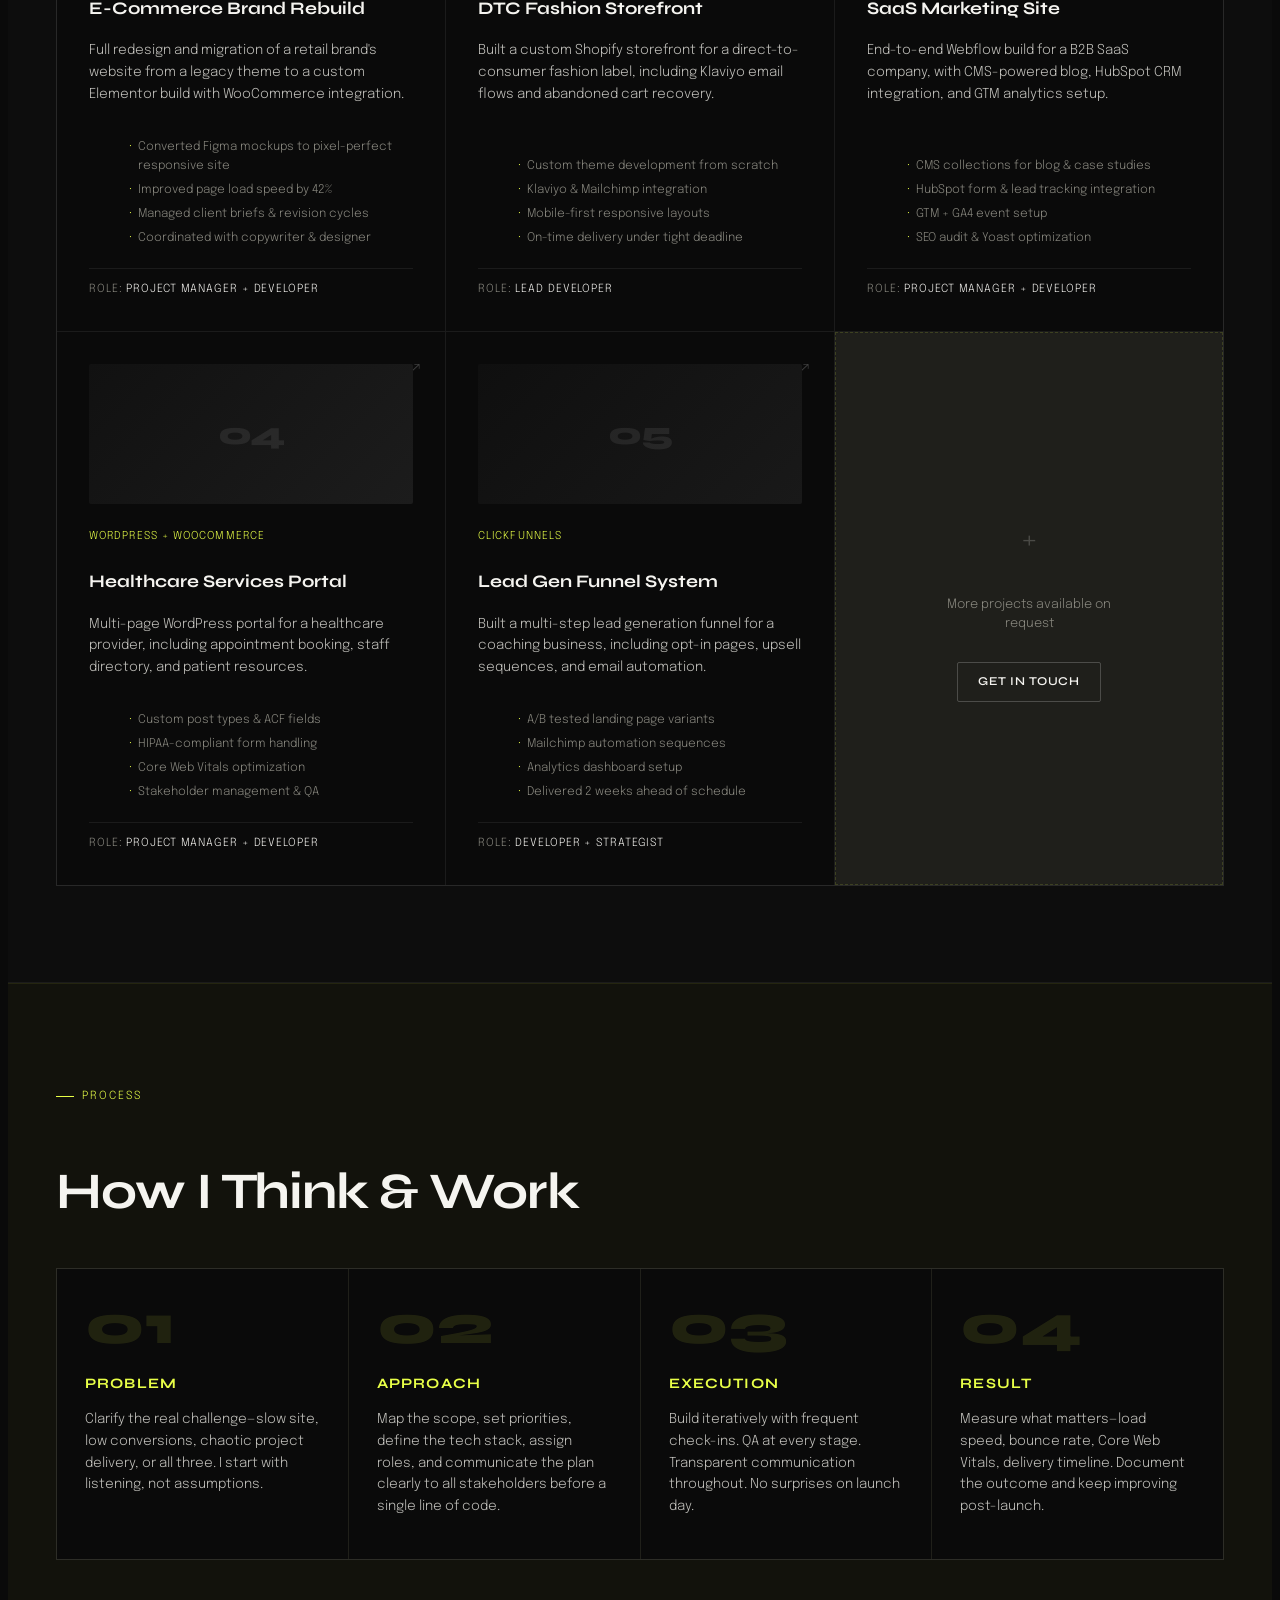
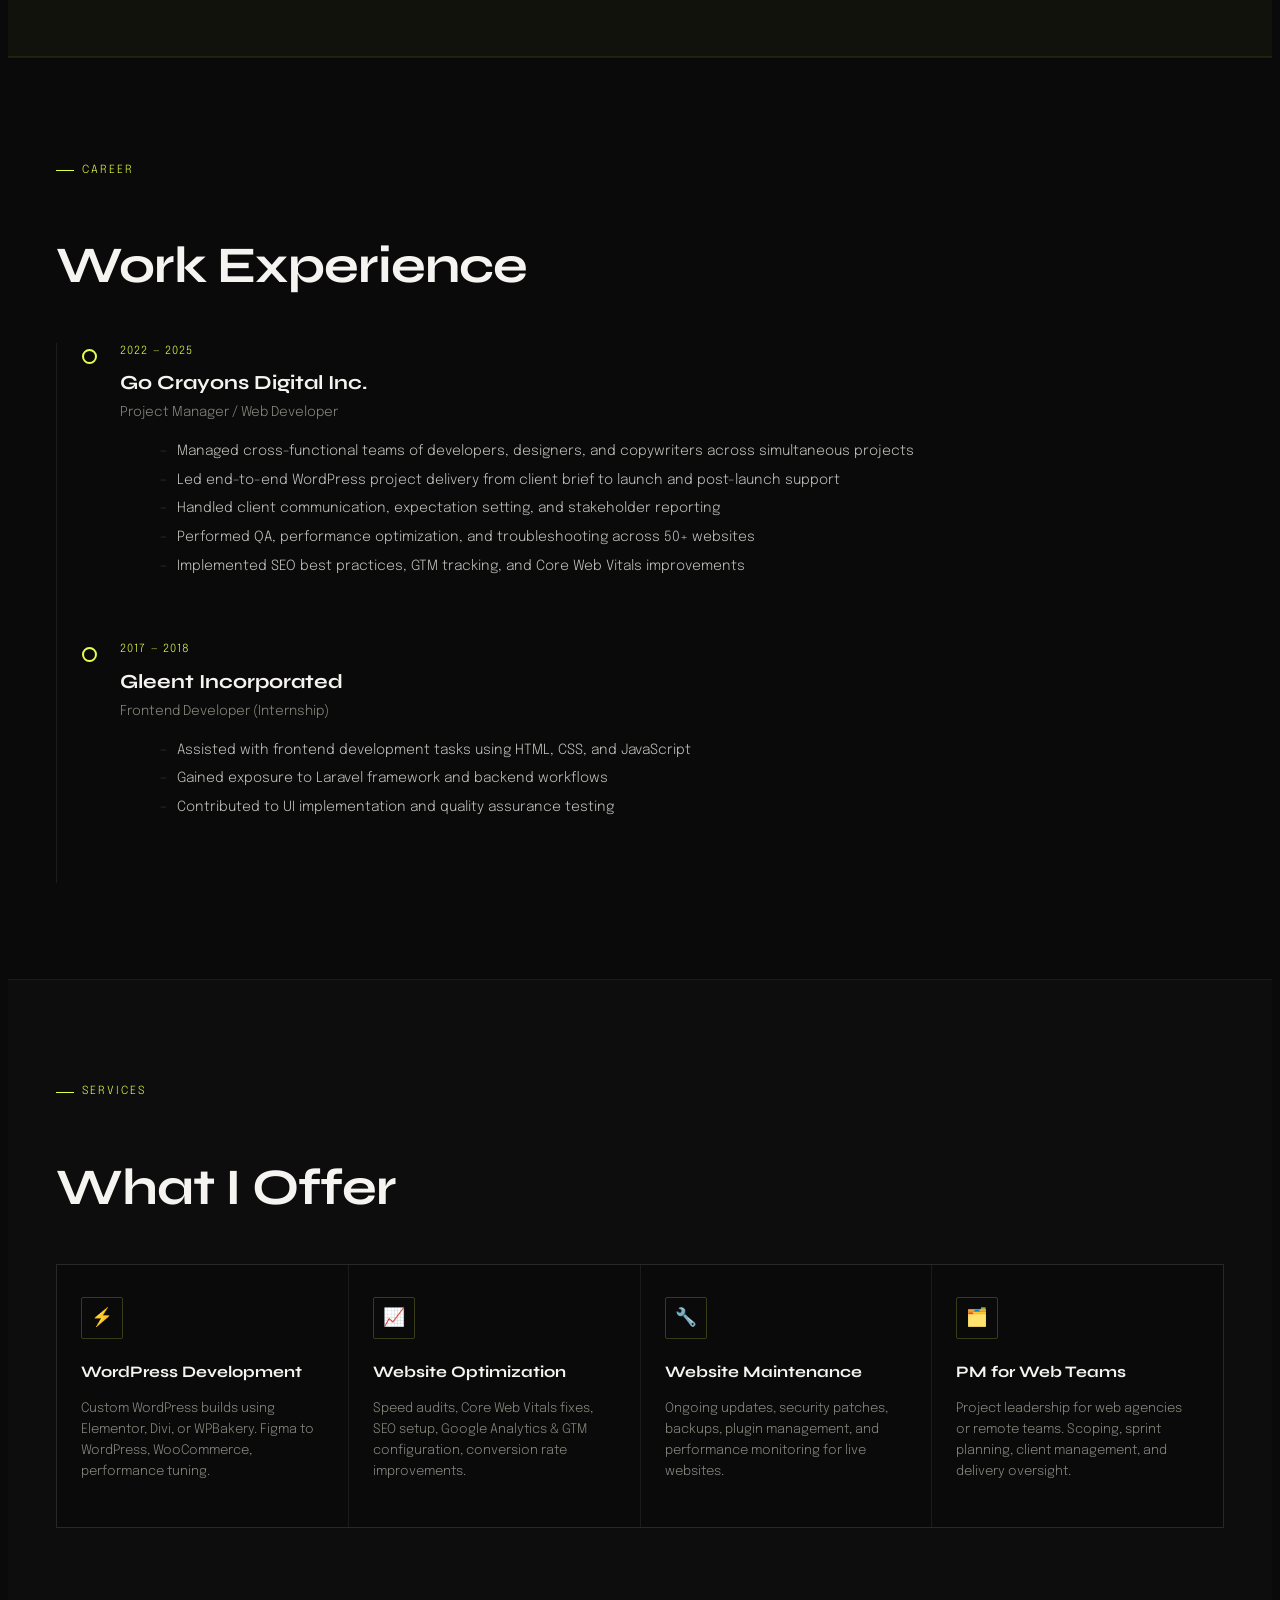
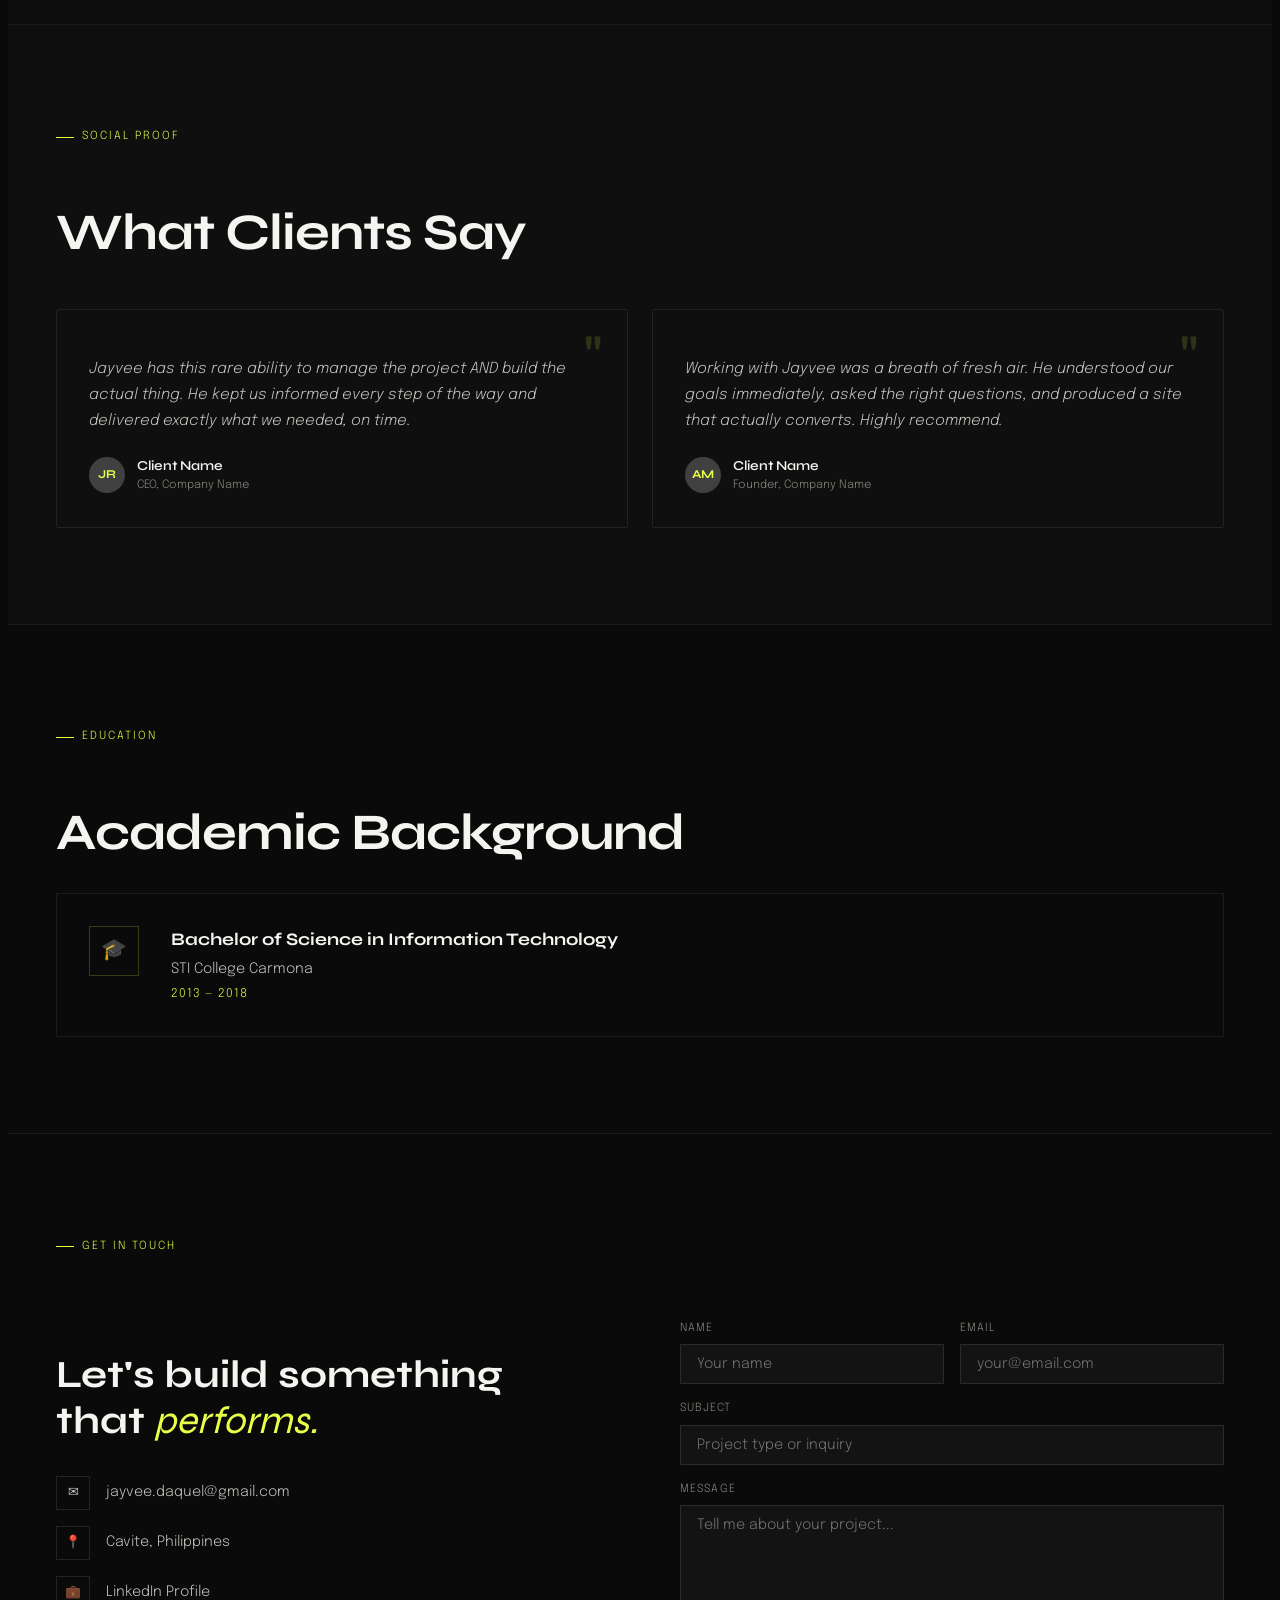
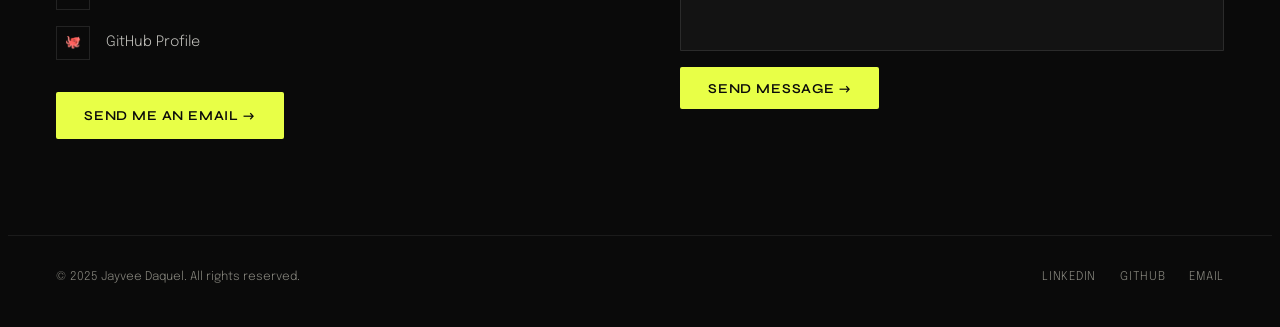
==== commit 115fe800: "Update index.html" ====
--- a/index.html
+++ b/index.html
@@ -14,7 +14,7 @@
 <!-- NAV -->
 <nav>
   <a href="#hero" class="nav-logo">
-    <img src="uploads/jd-logo.png">
+    <img src="uploads/logo-j.png">
   </a>
   <ul class="nav-links">
     <li><a href="#about">About</a></li>
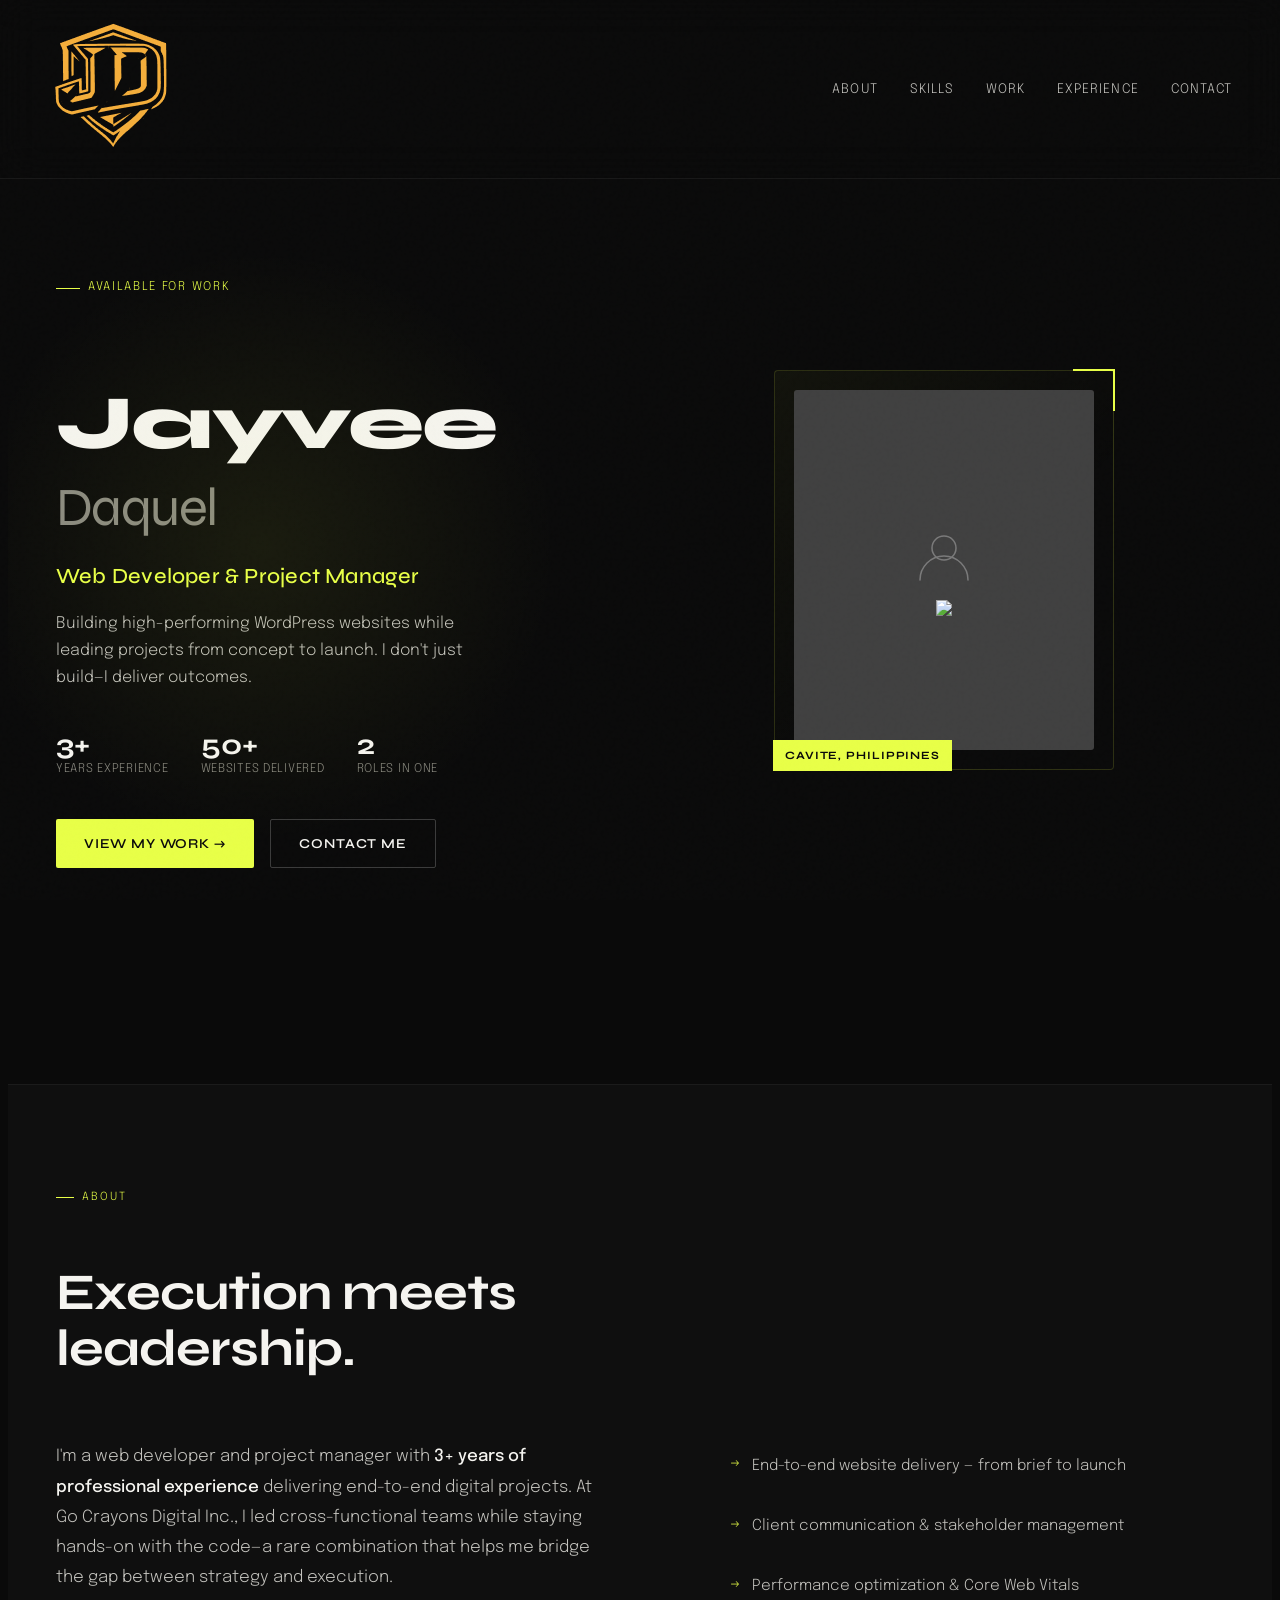
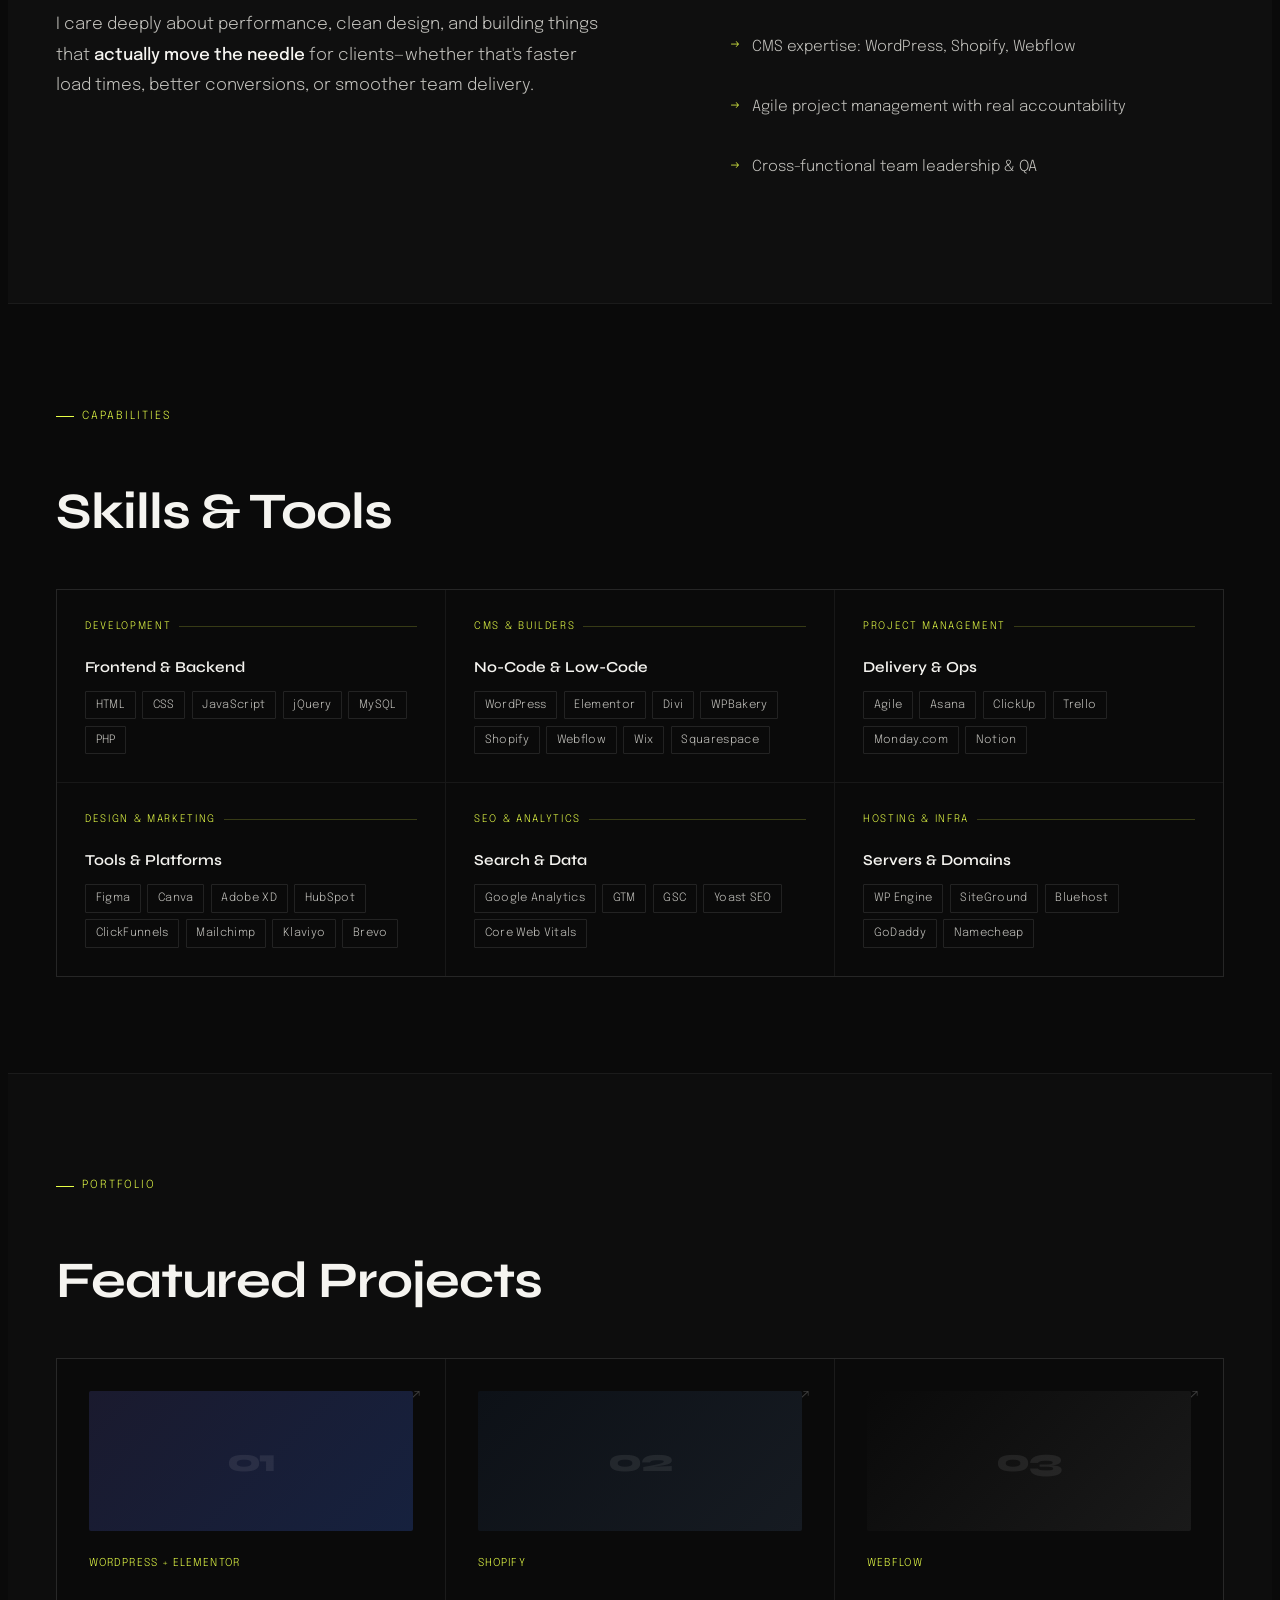
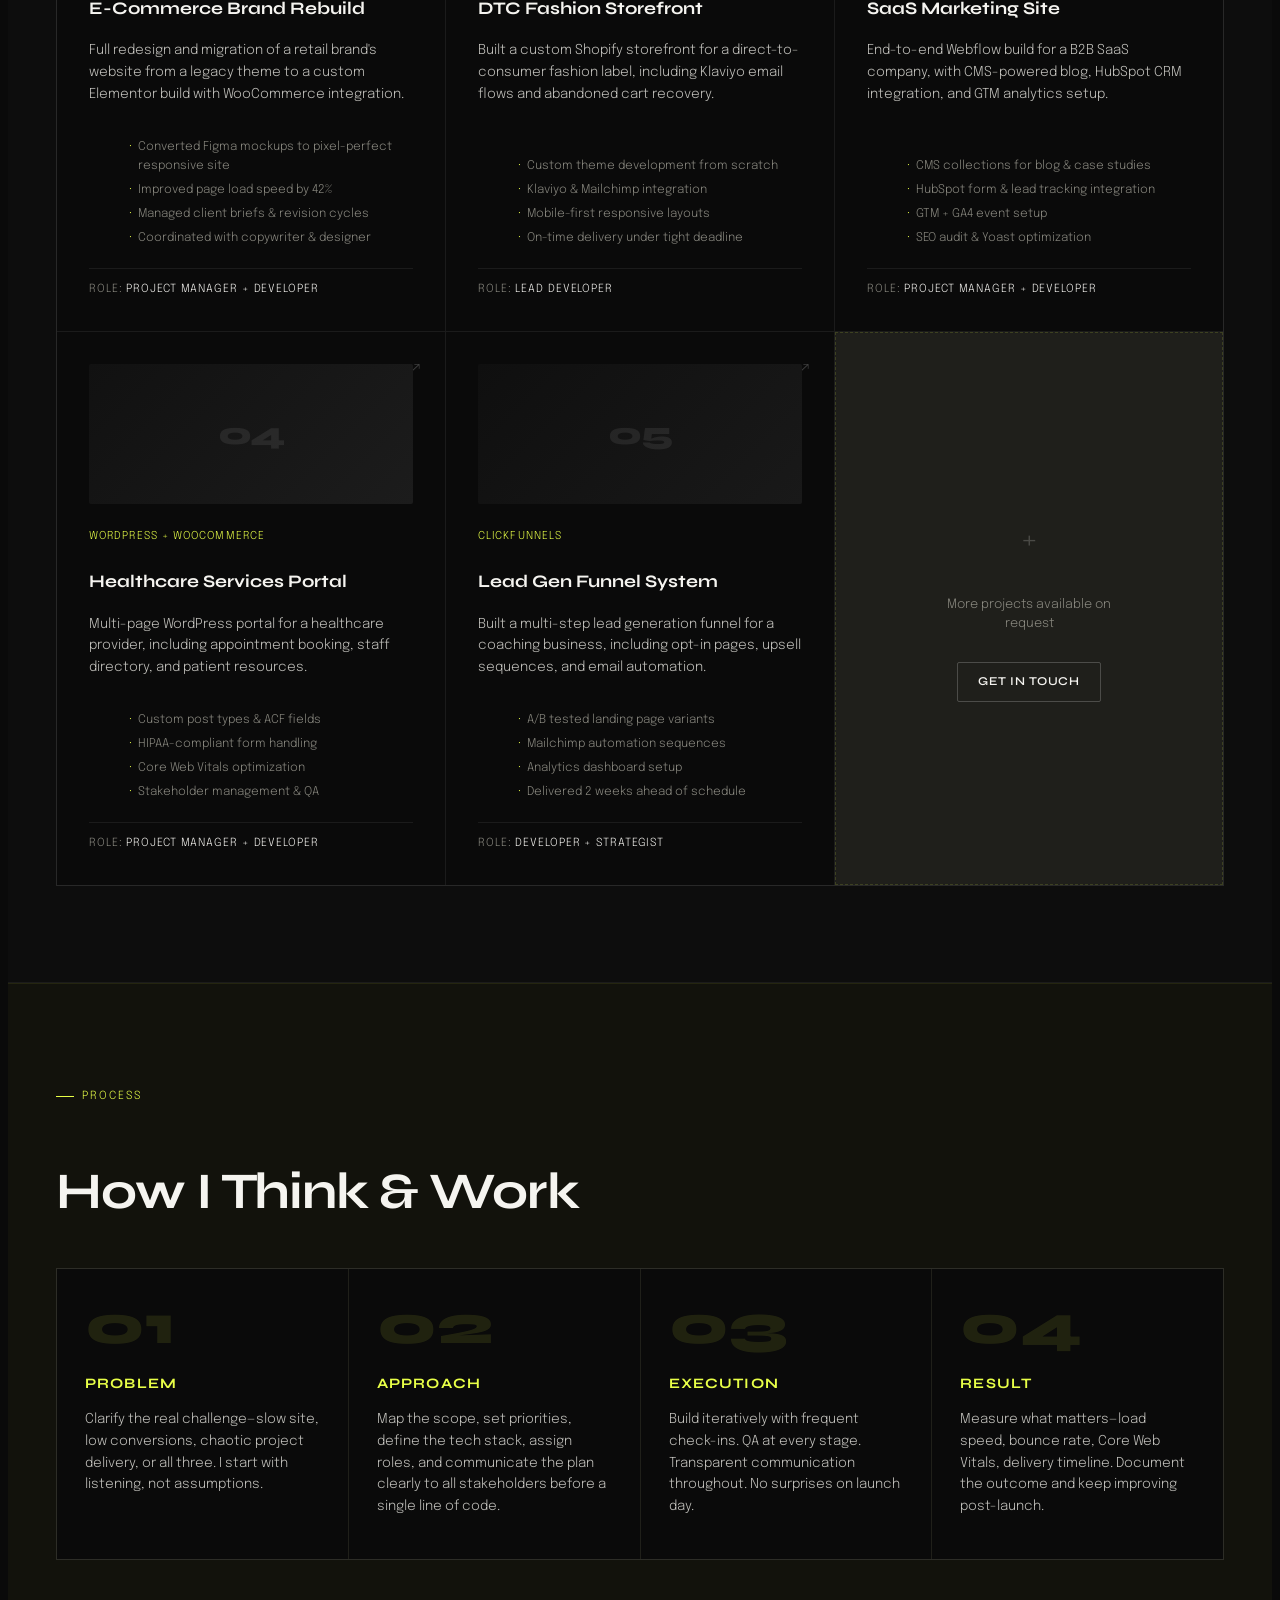
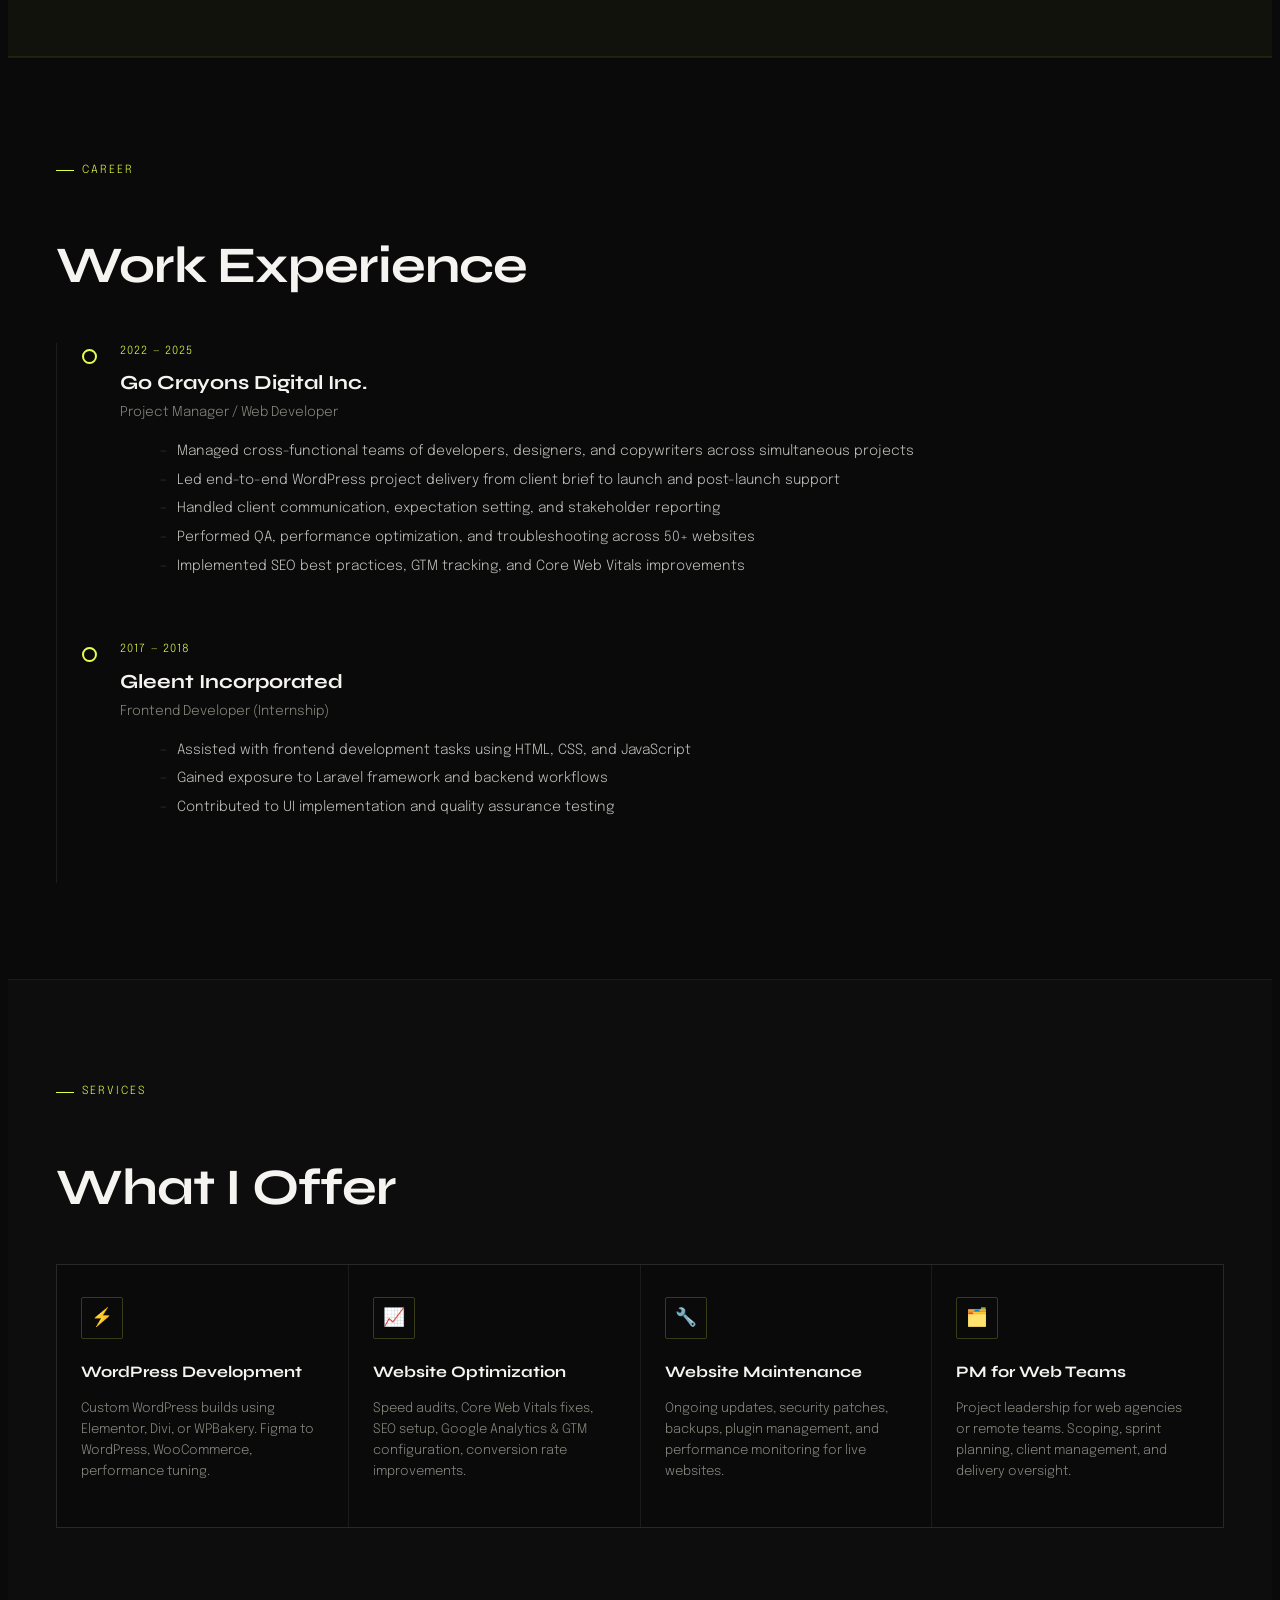
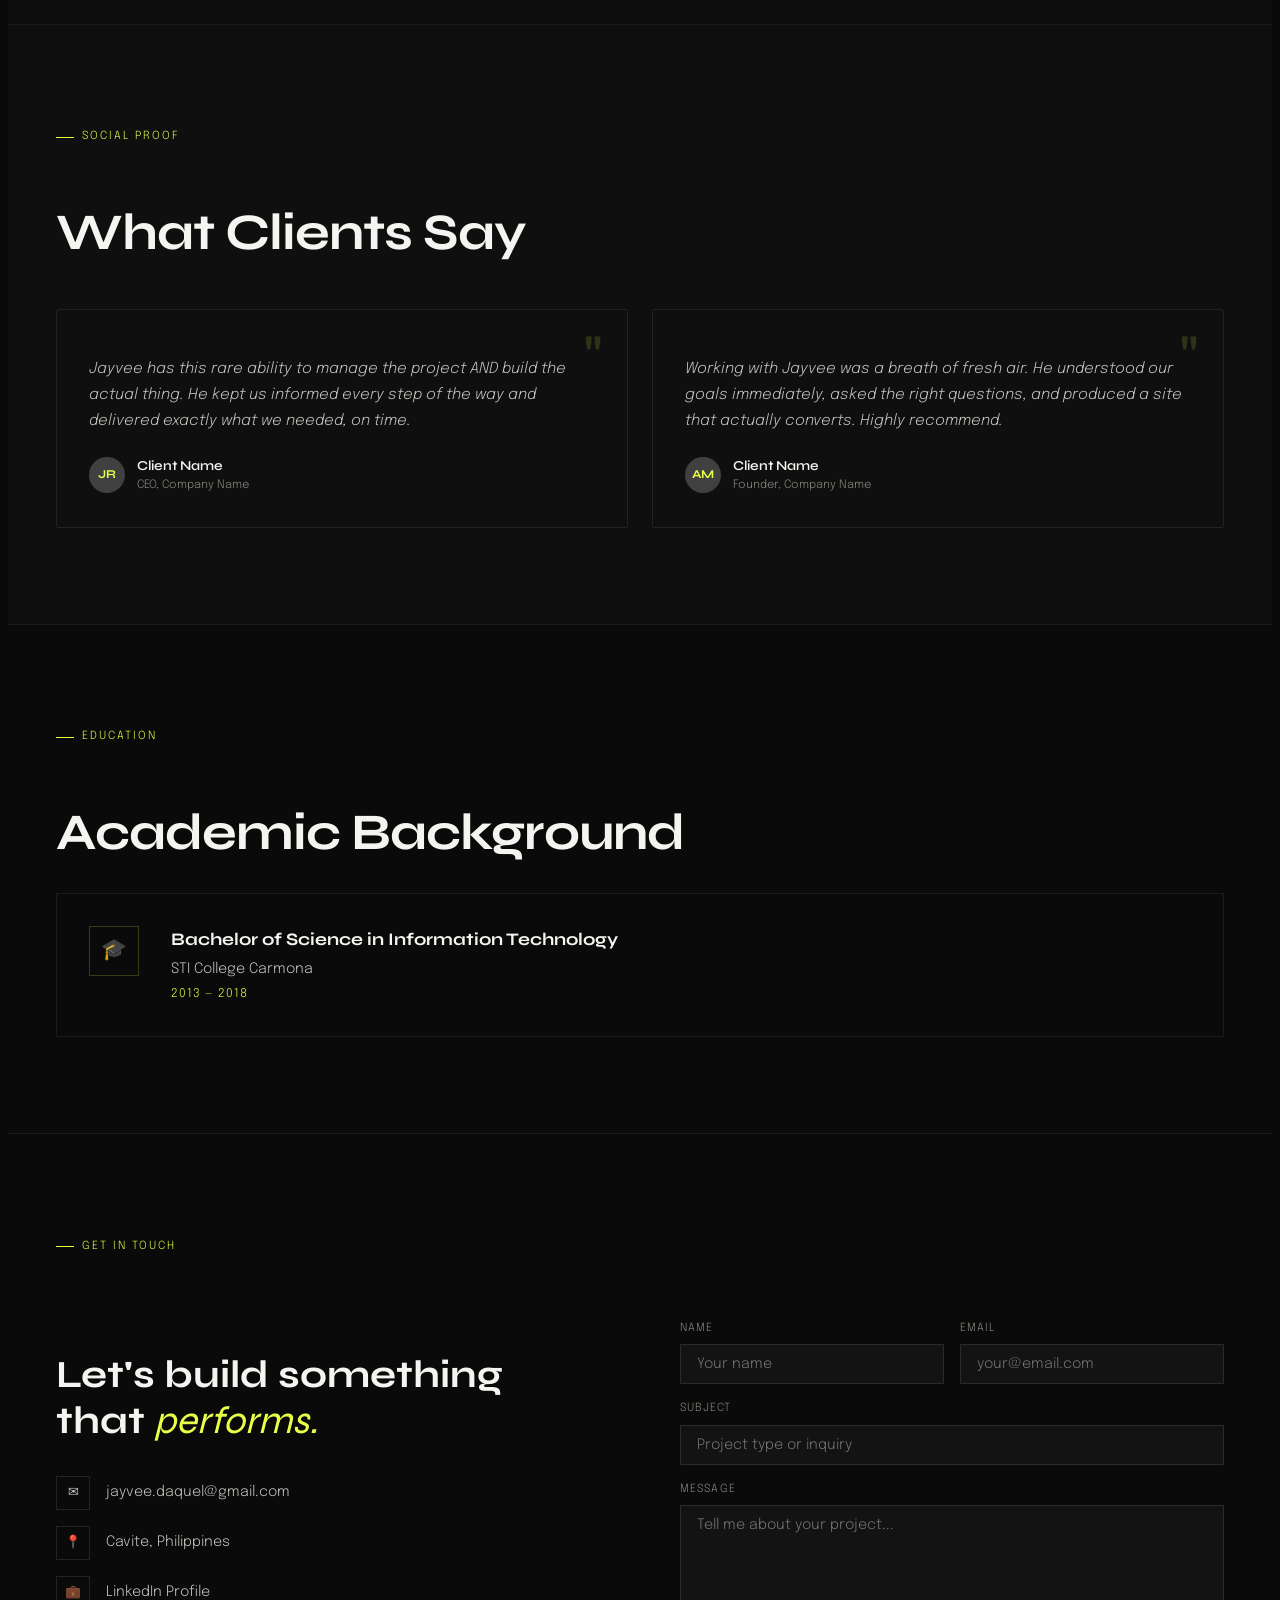
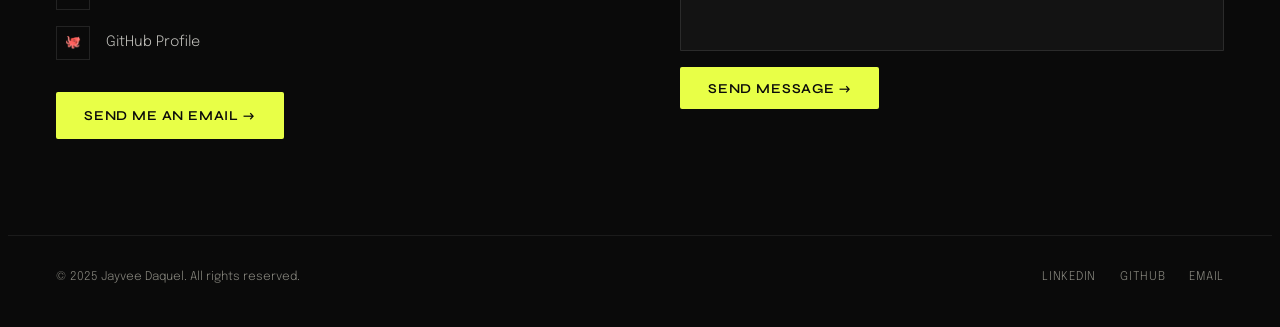
==== commit 3d8feb28: "Update index.html" ====
--- a/index.html
+++ b/index.html
@@ -63,7 +63,7 @@
           <circle cx="32" cy="24" r="12" stroke="white" stroke-width="1.5"/>
           <path d="M8 56c0-13.255 10.745-24 24-24s24 10.745 24 24" stroke="white" stroke-width="1.5" stroke-linecap="round"/>
         </svg>
-        <p>Photo goes here</p>
+        <img src="uploads/hero.jpg">
       </div>
       <div class="avatar-tag">Cavite, Philippines</div>
       <div class="avatar-corner"></div>
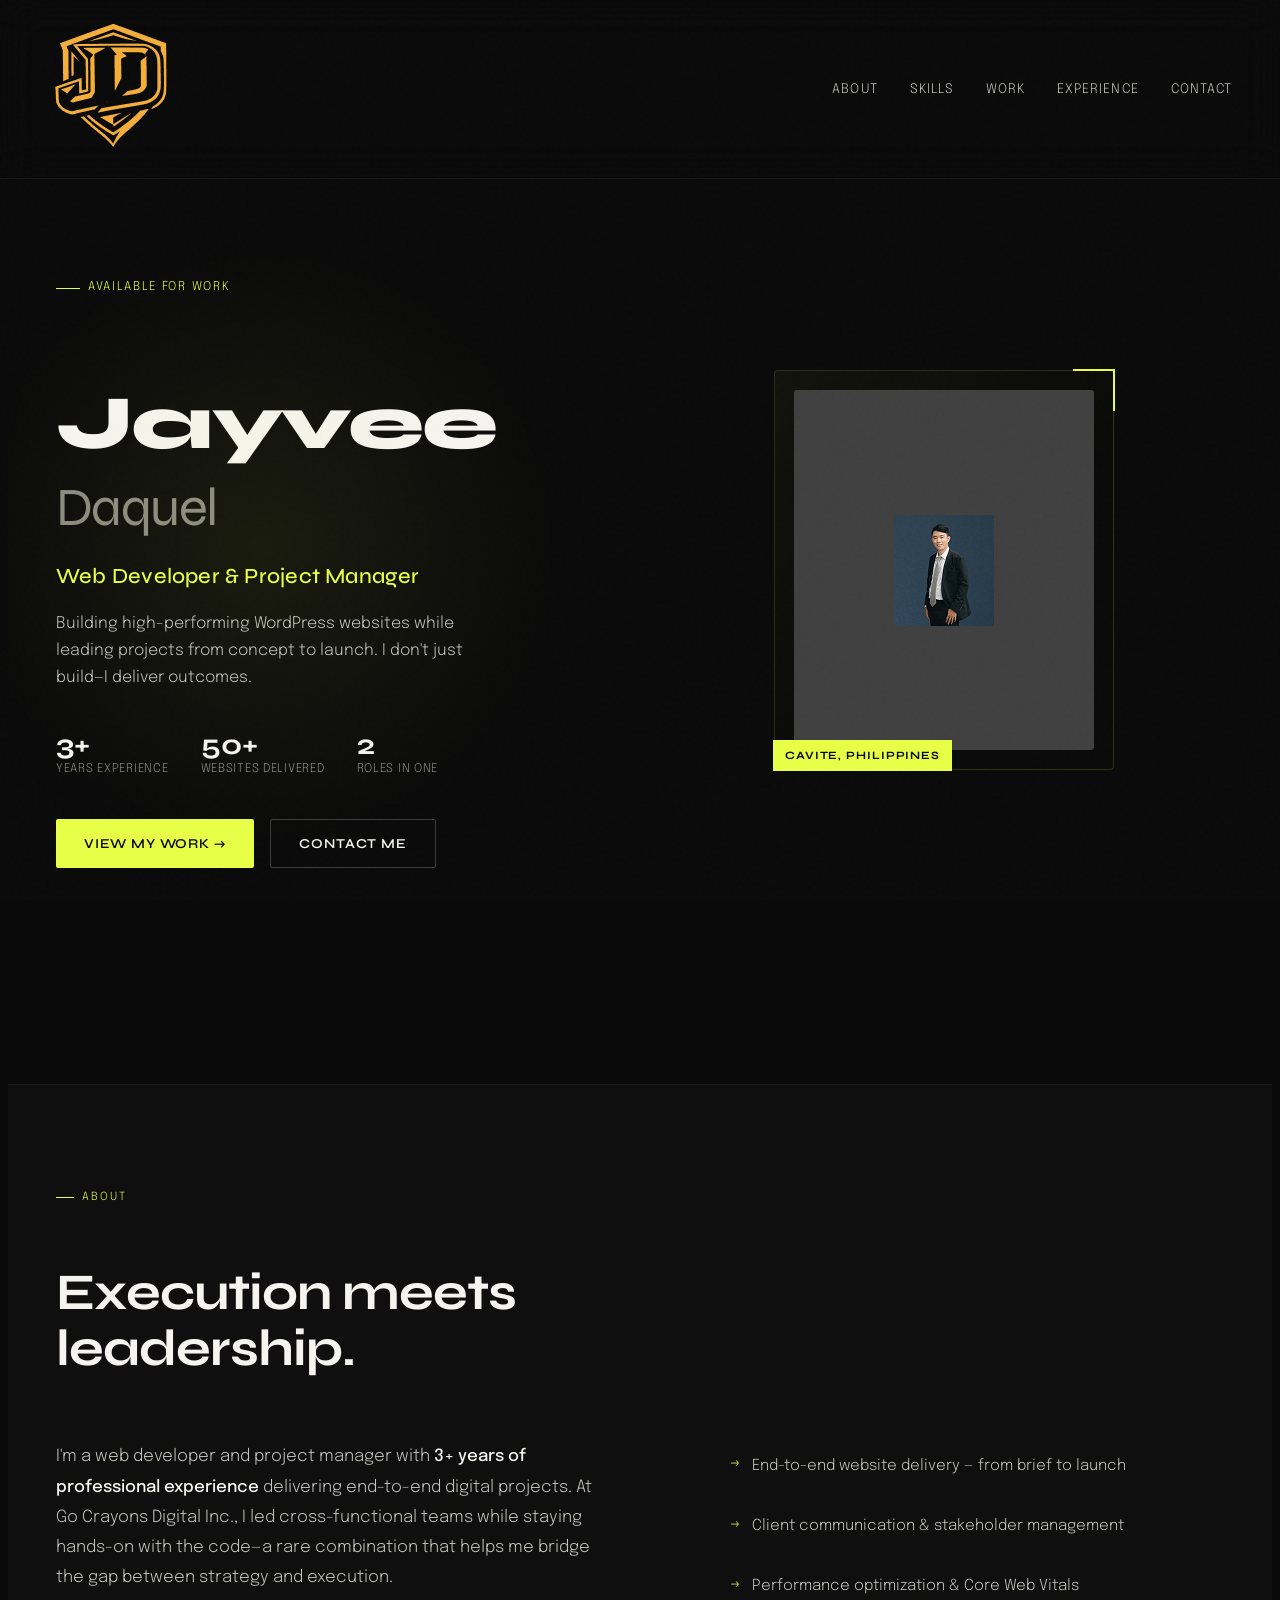
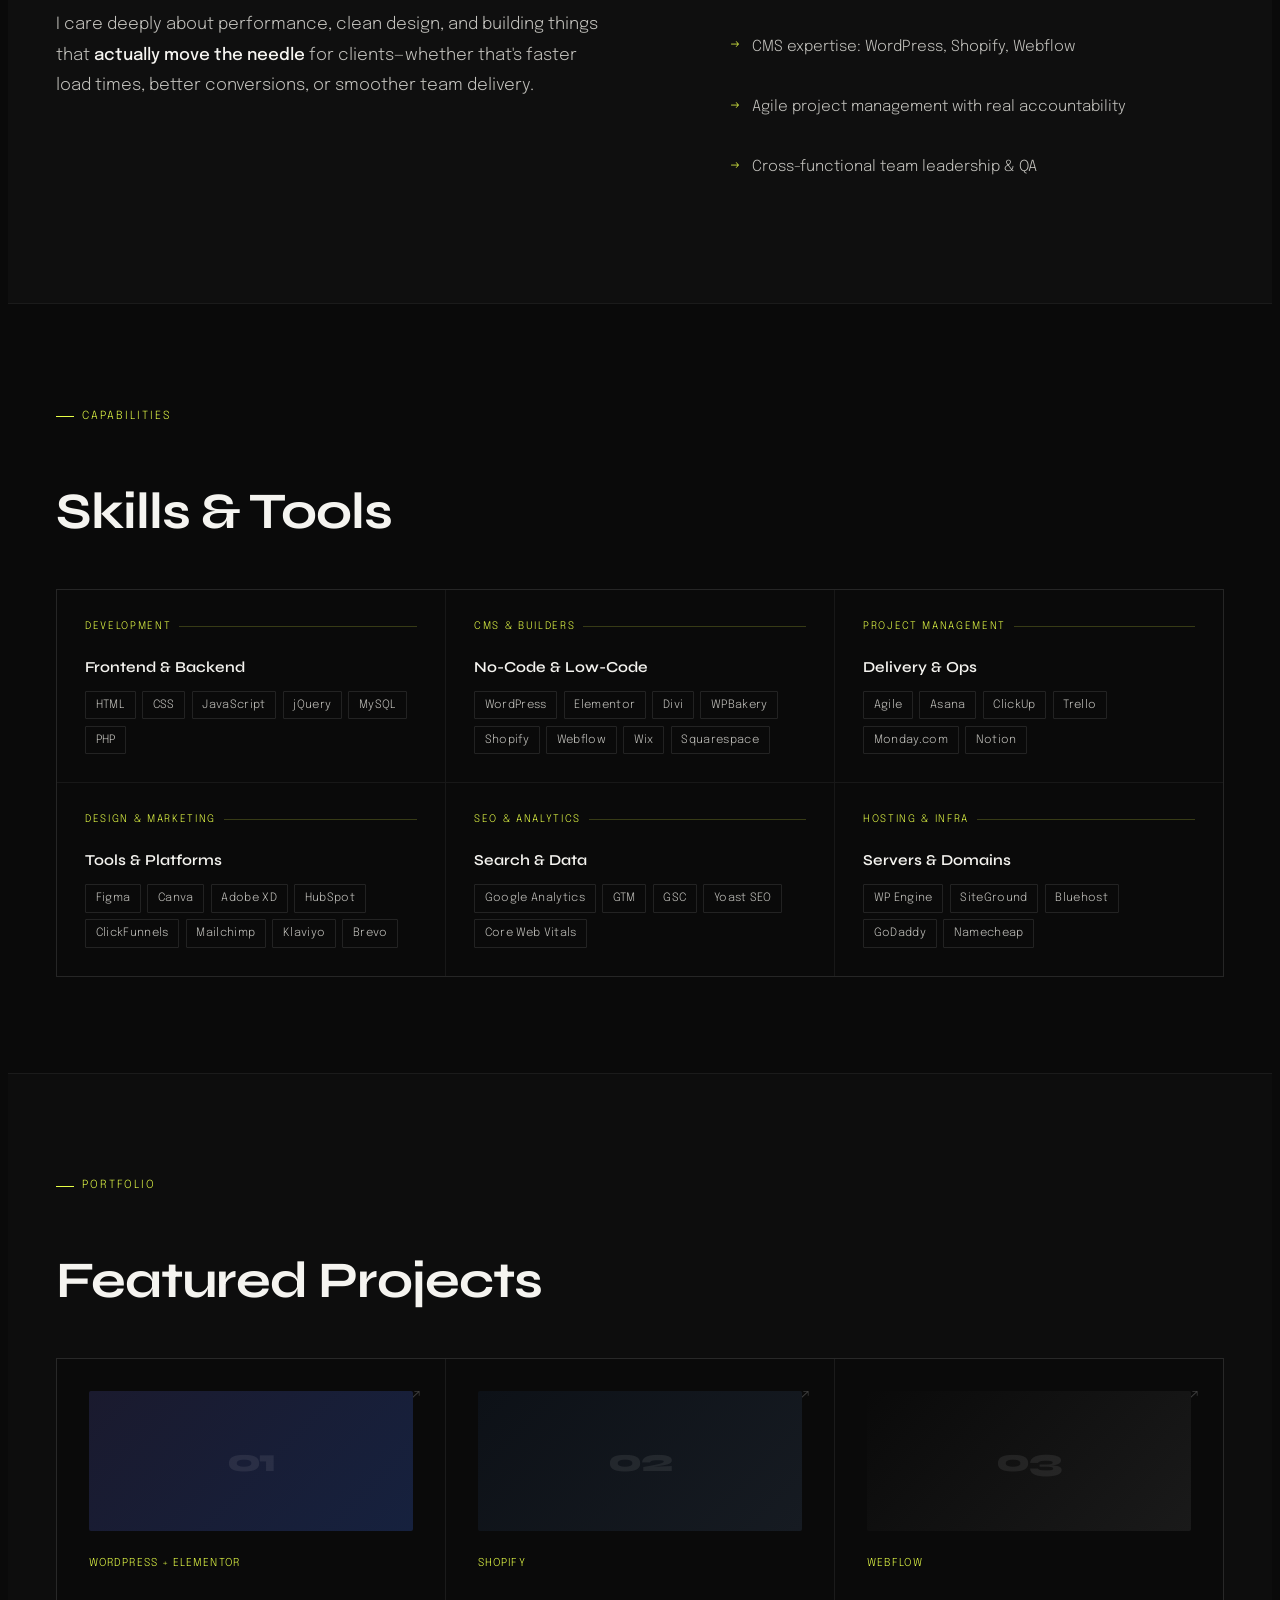
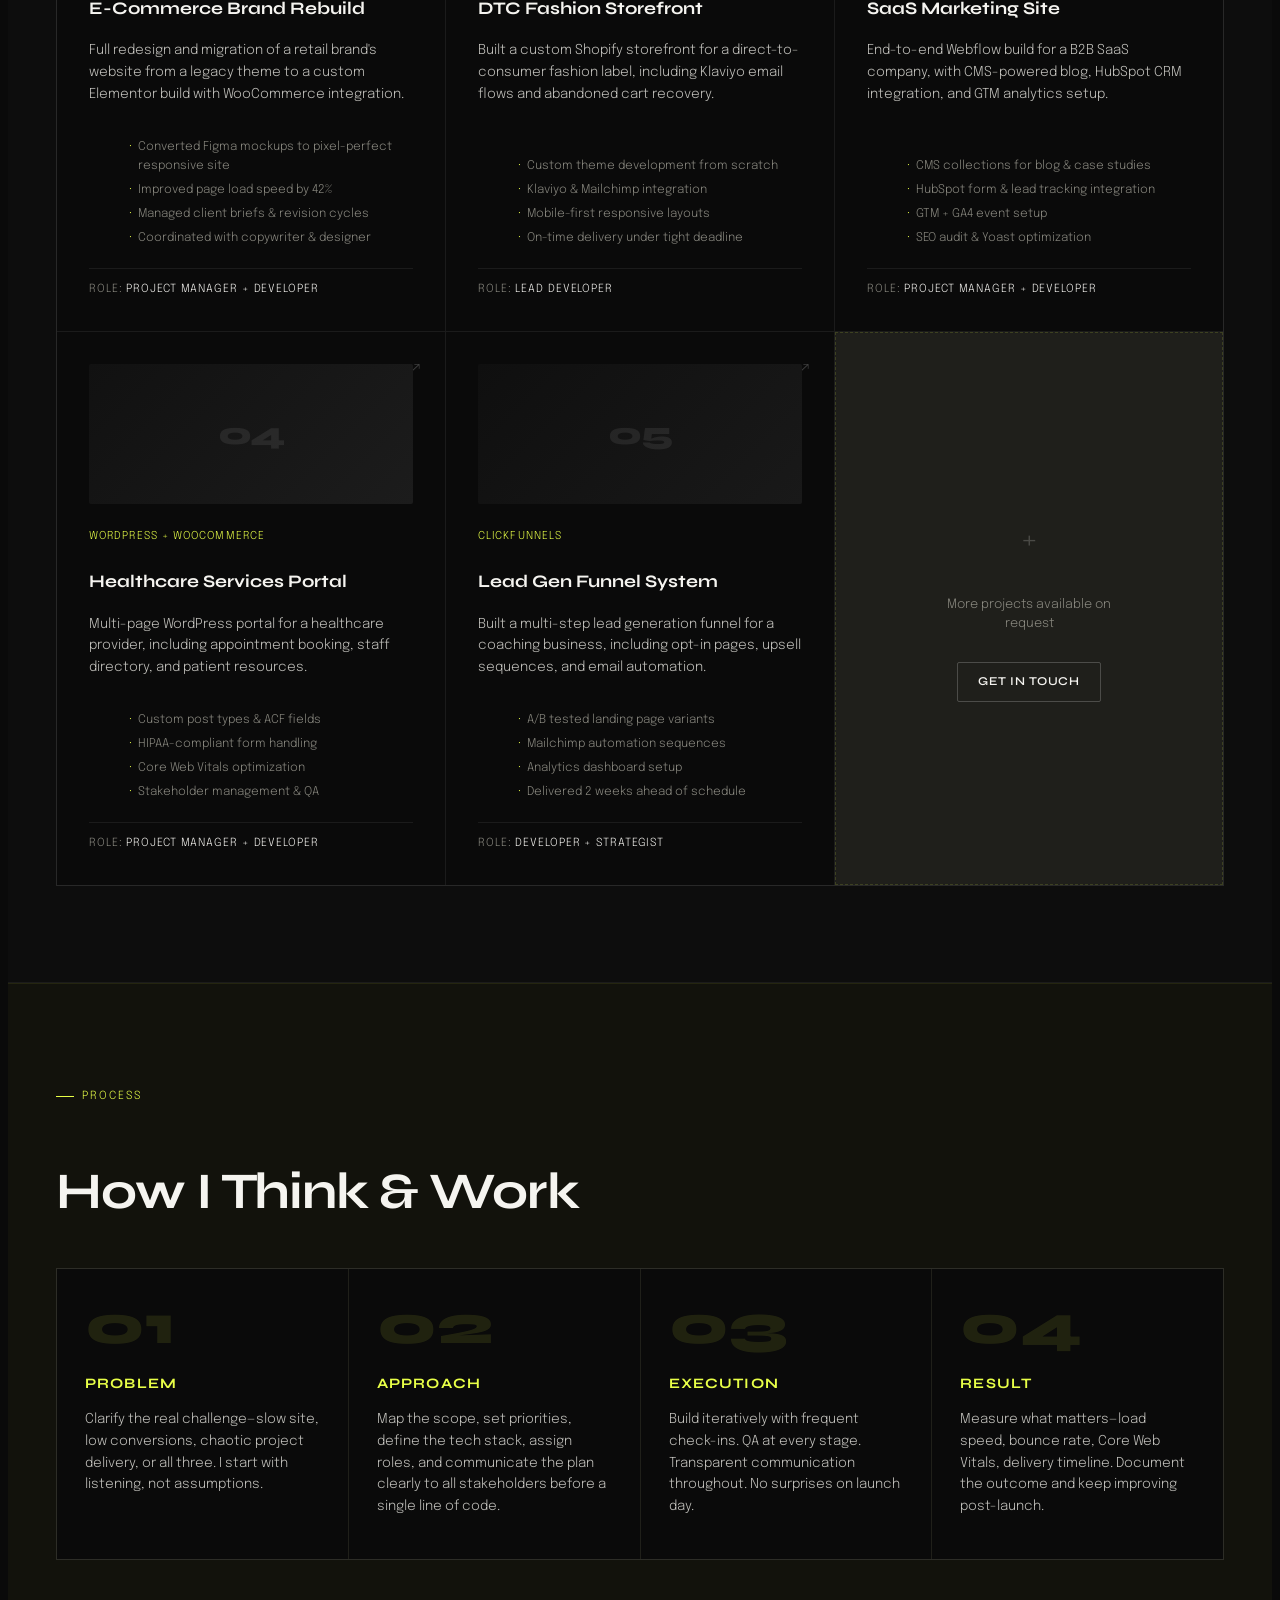
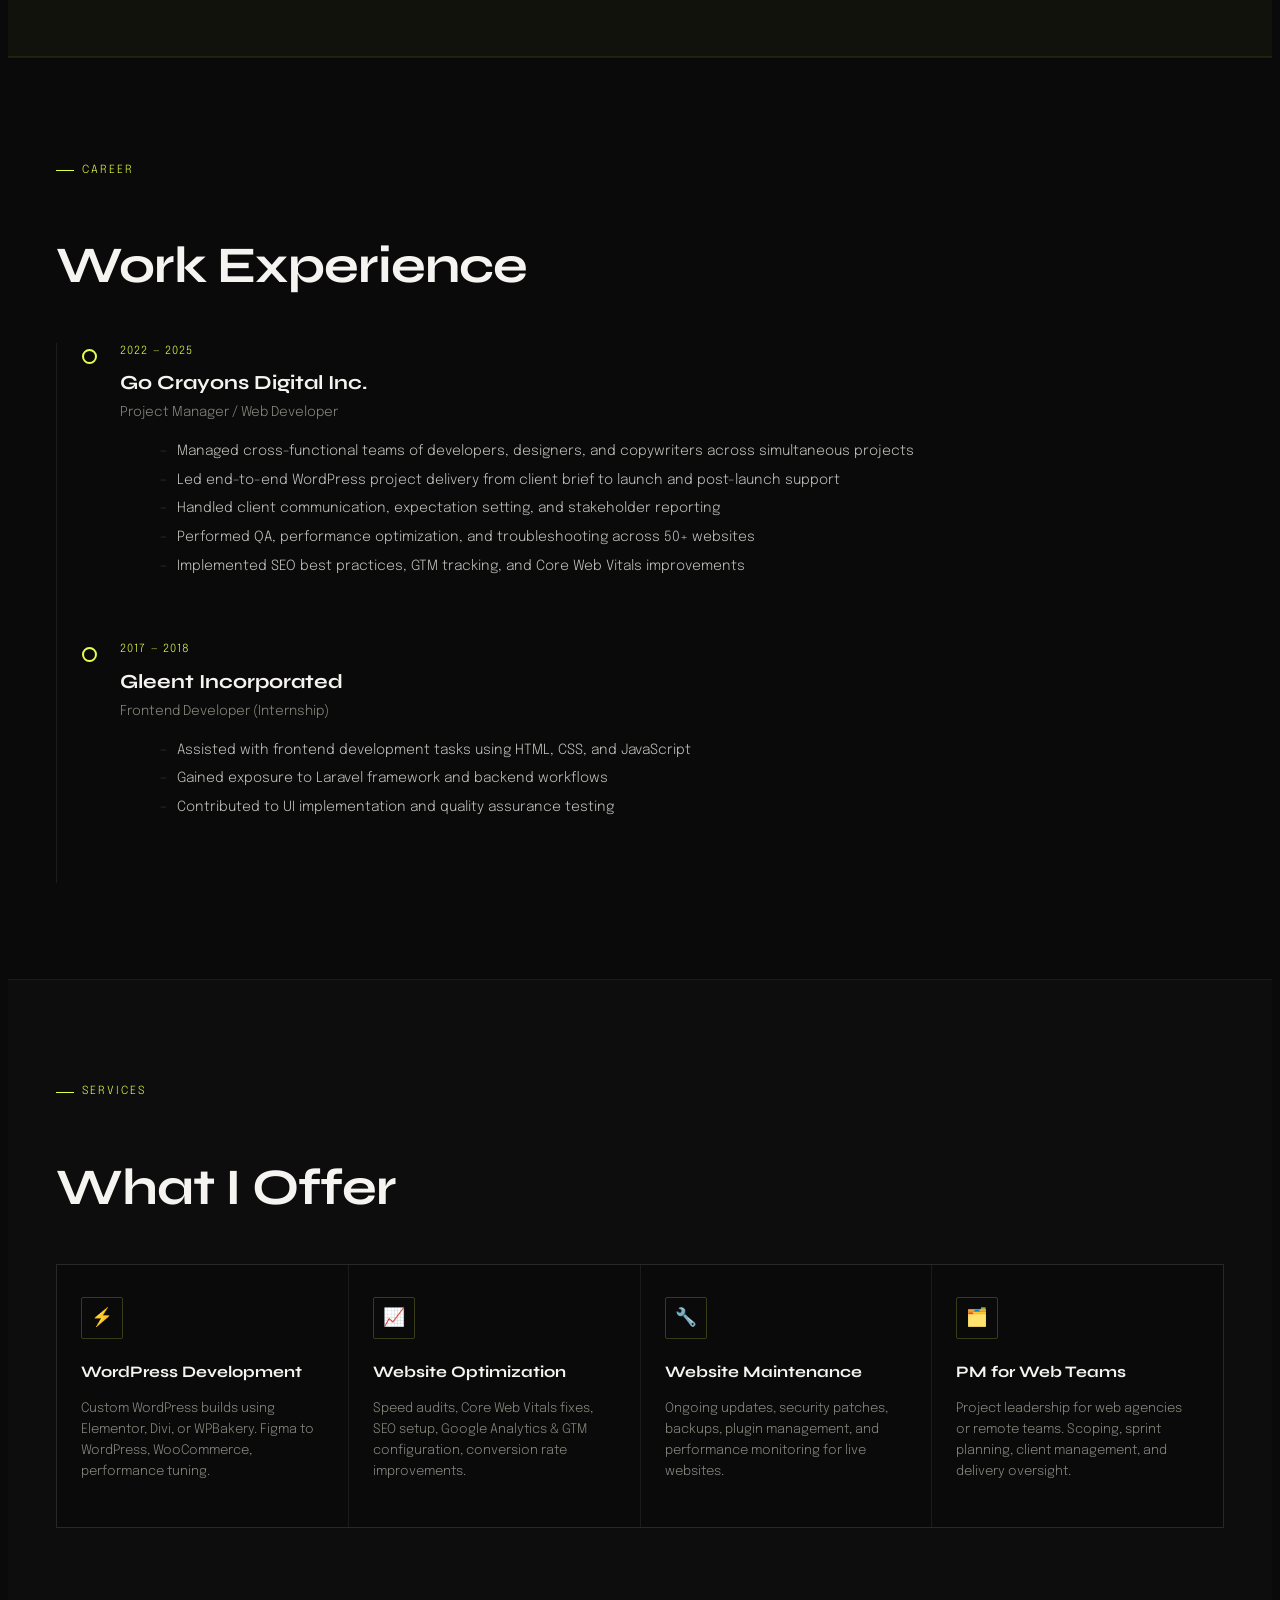
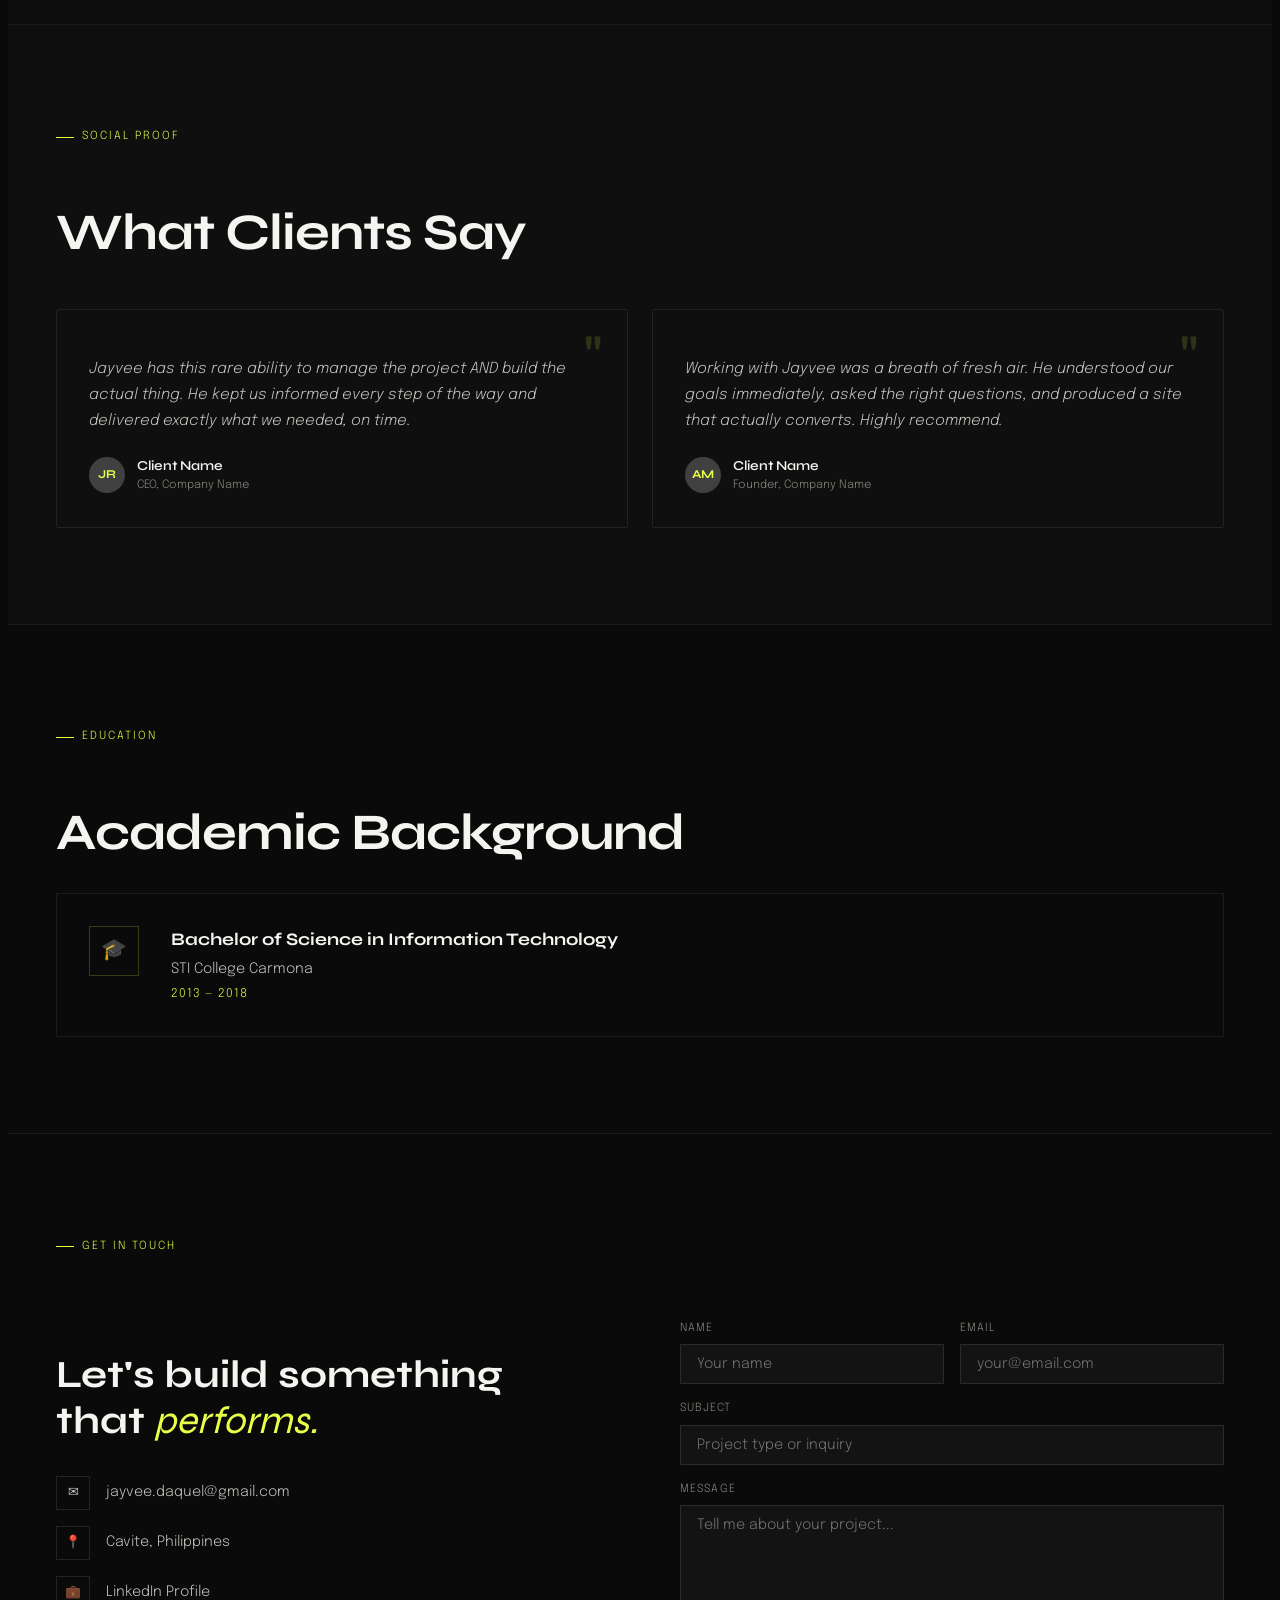
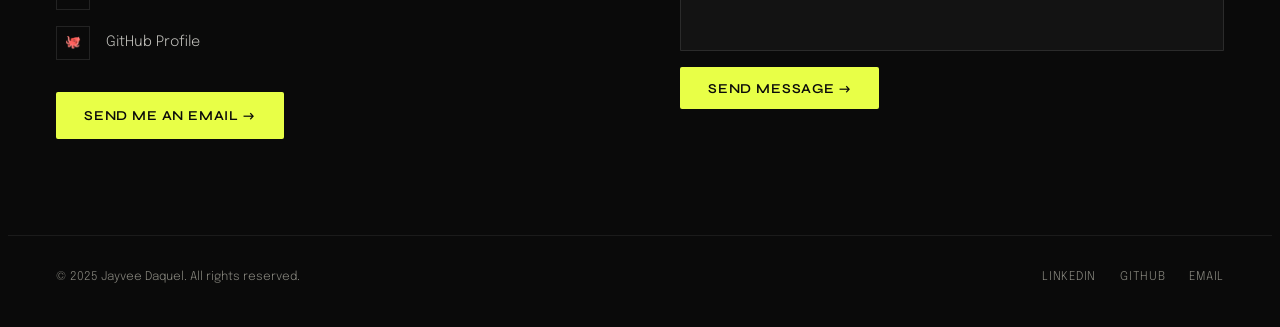
==== commit aea4cb68: "Update index.html" ====
--- a/index.html
+++ b/index.html
@@ -59,10 +59,6 @@
     <div class="avatar-wrap">
       <div class="avatar-bg"></div>
       <div class="avatar-placeholder">
-        <svg width="64" height="64" viewBox="0 0 64 64" fill="none" xmlns="http://www.w3.org/2000/svg">
-          <circle cx="32" cy="24" r="12" stroke="white" stroke-width="1.5"/>
-          <path d="M8 56c0-13.255 10.745-24 24-24s24 10.745 24 24" stroke="white" stroke-width="1.5" stroke-linecap="round"/>
-        </svg>
         <img src="uploads/hero.jpg">
       </div>
       <div class="avatar-tag">Cavite, Philippines</div>
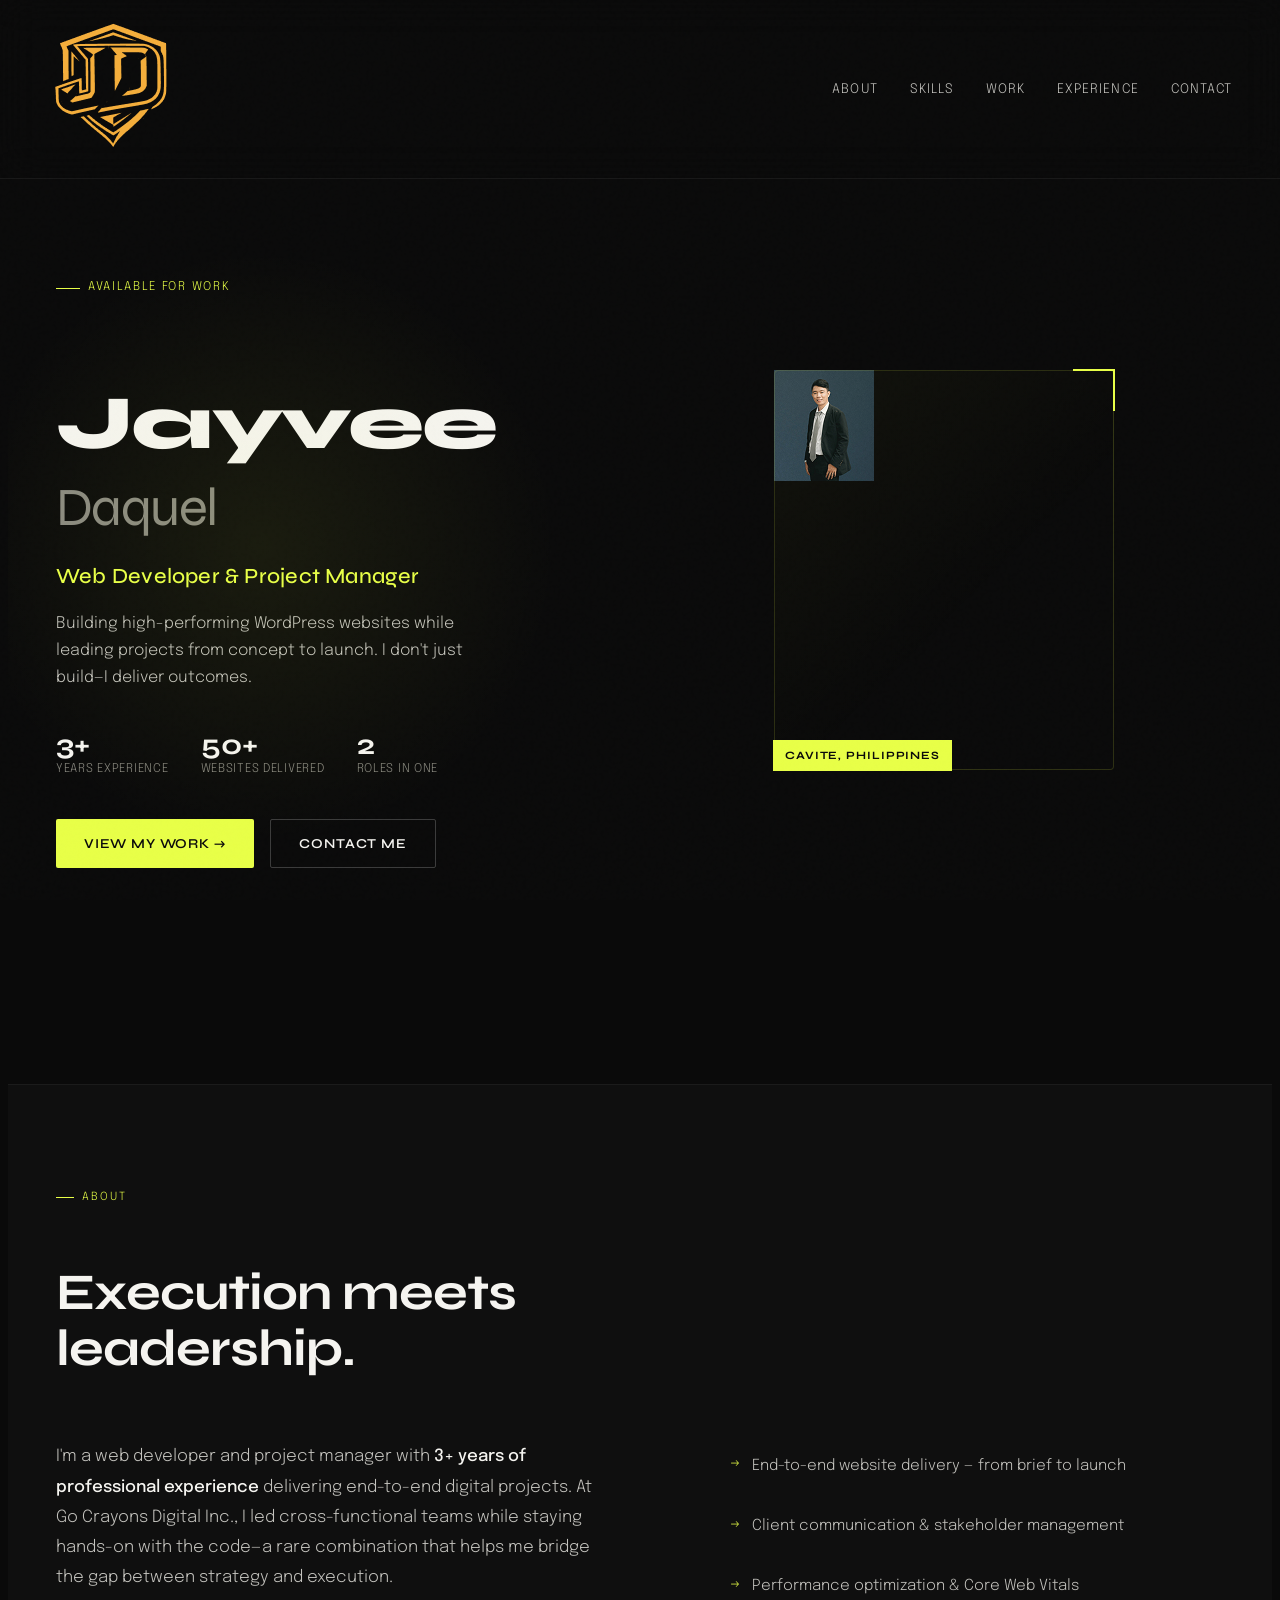
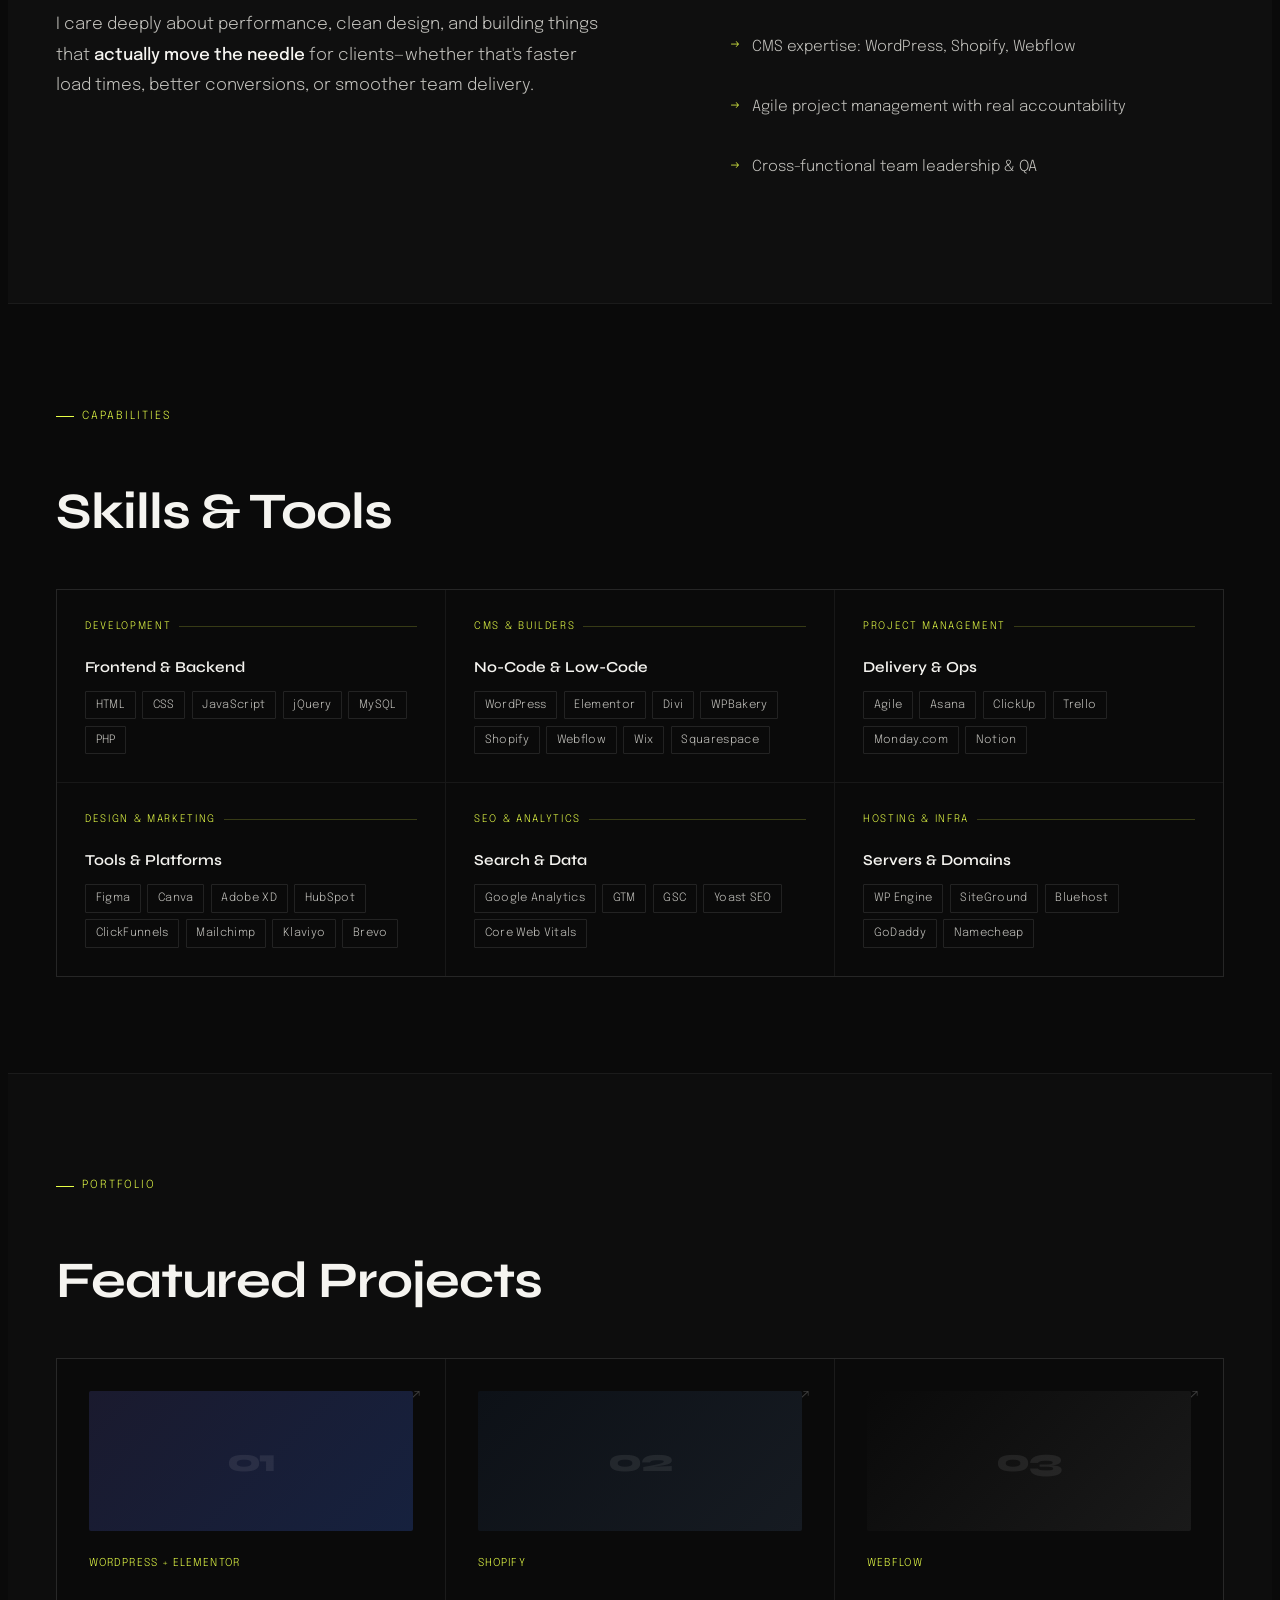
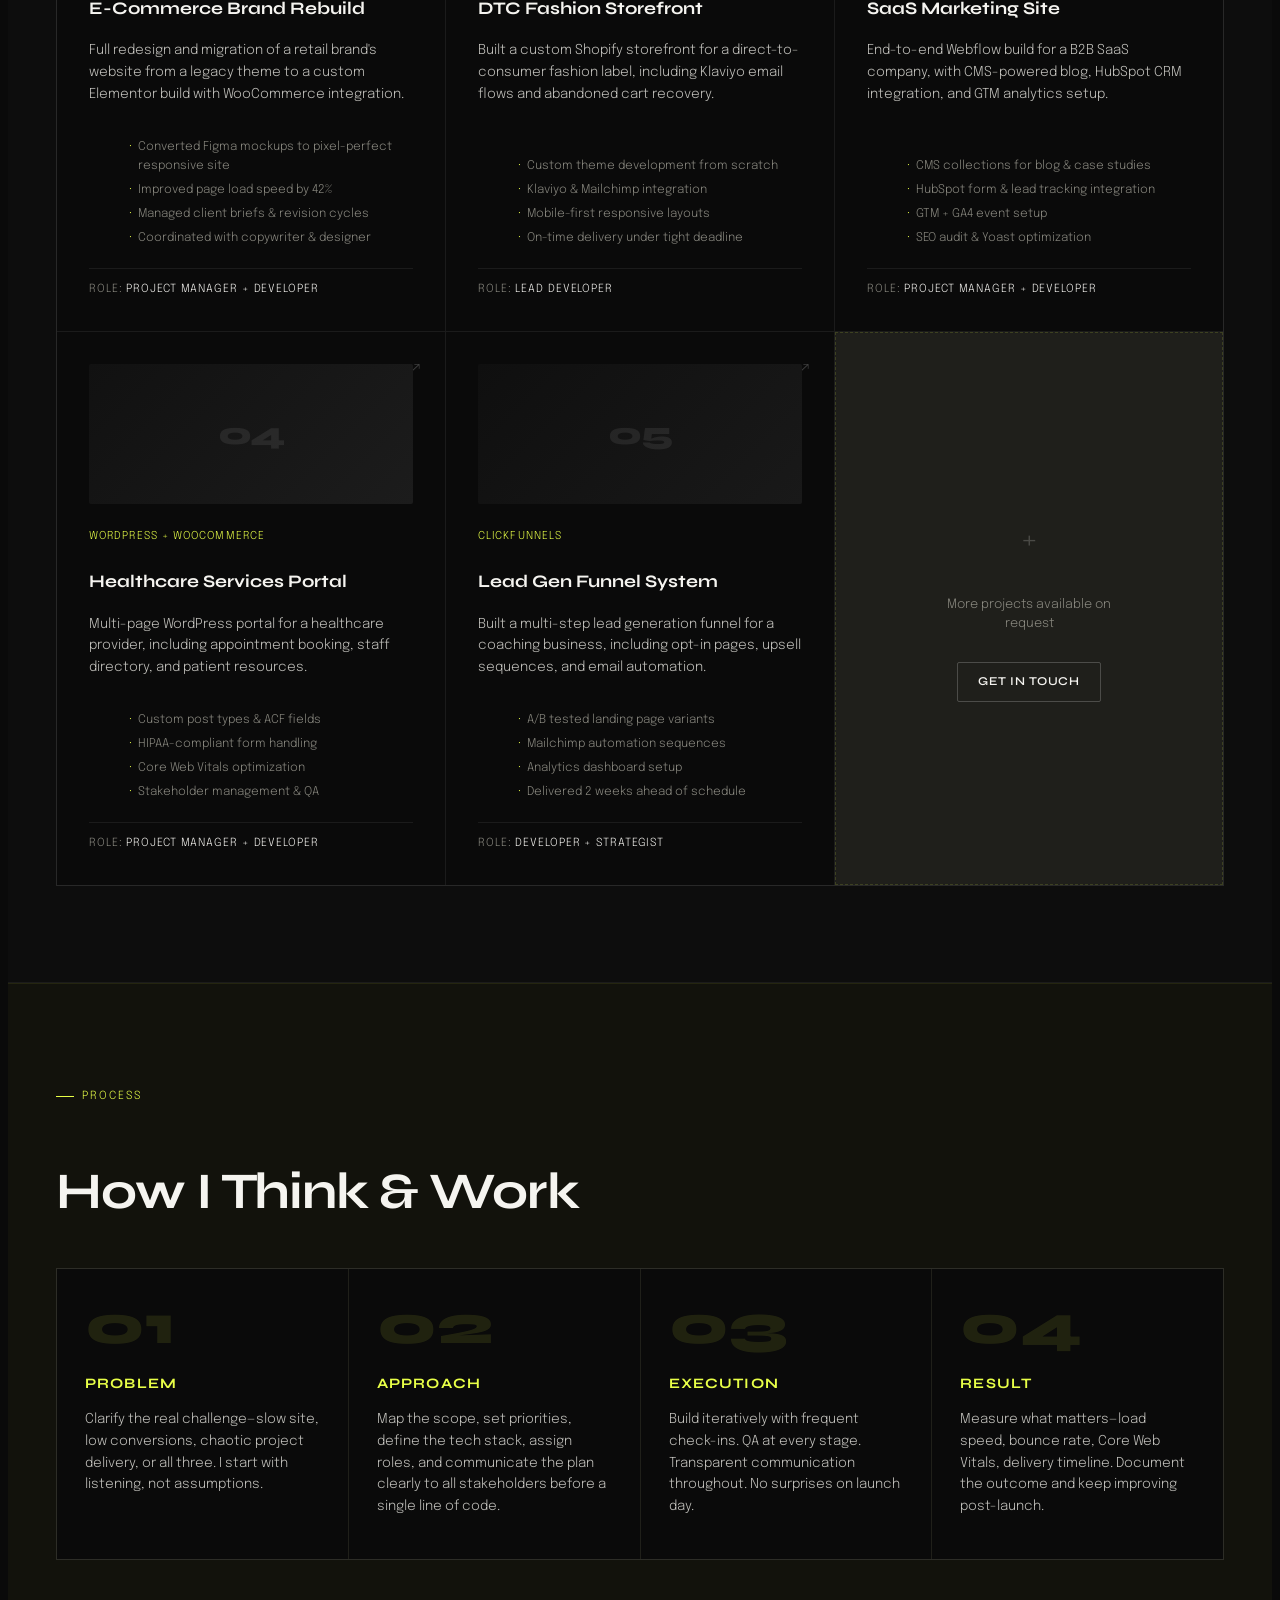
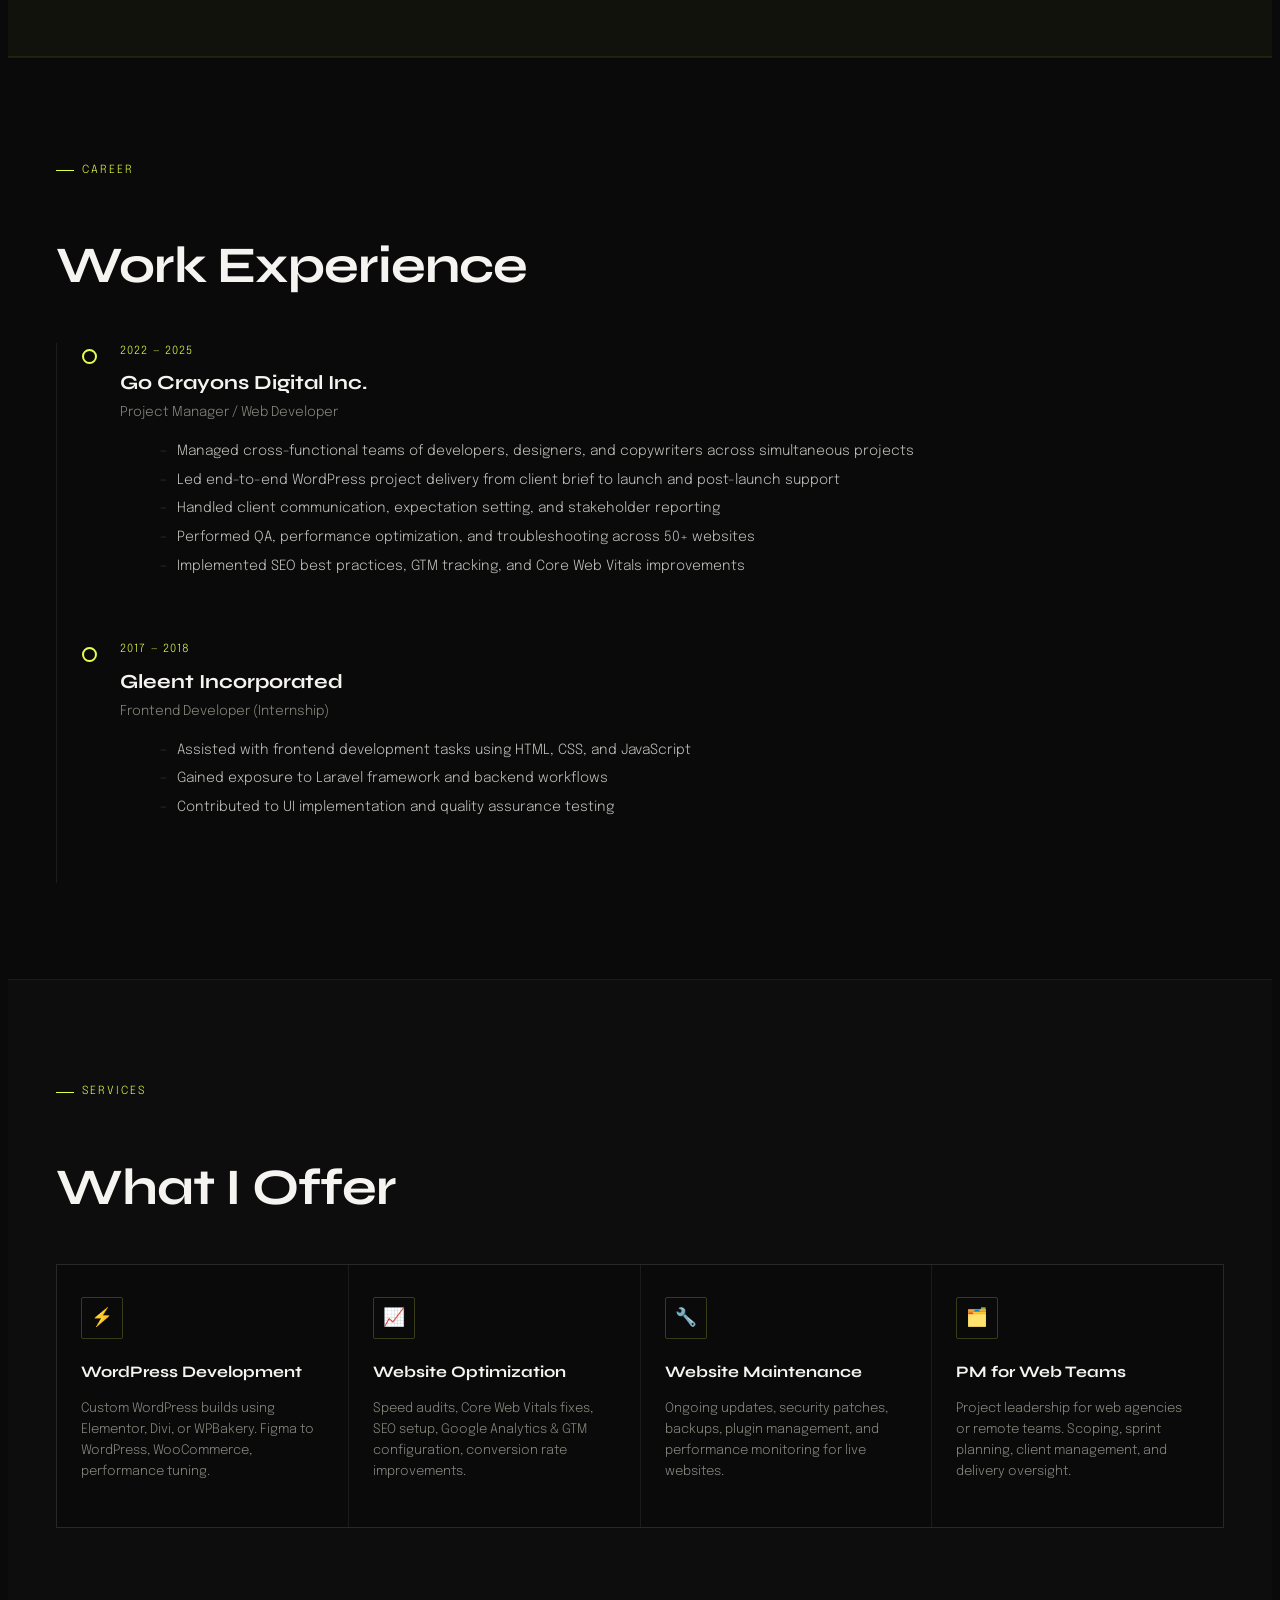
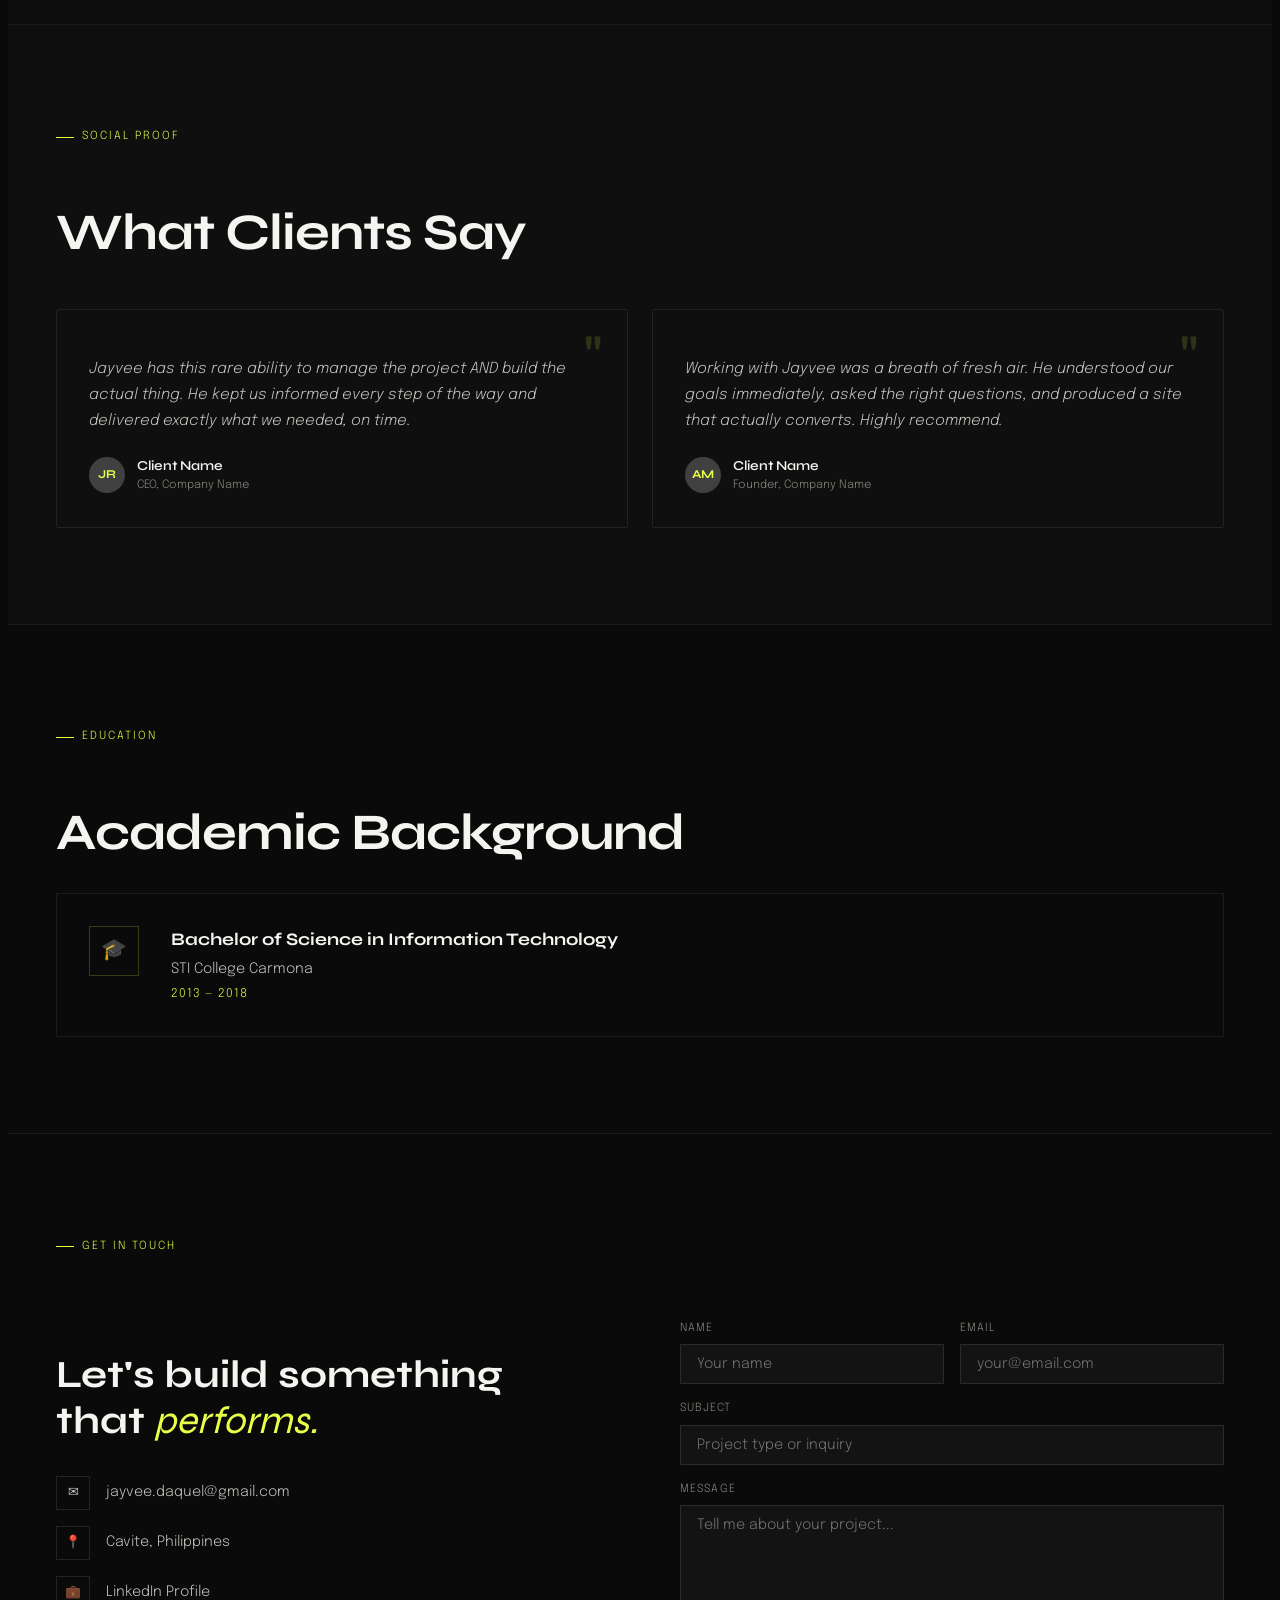
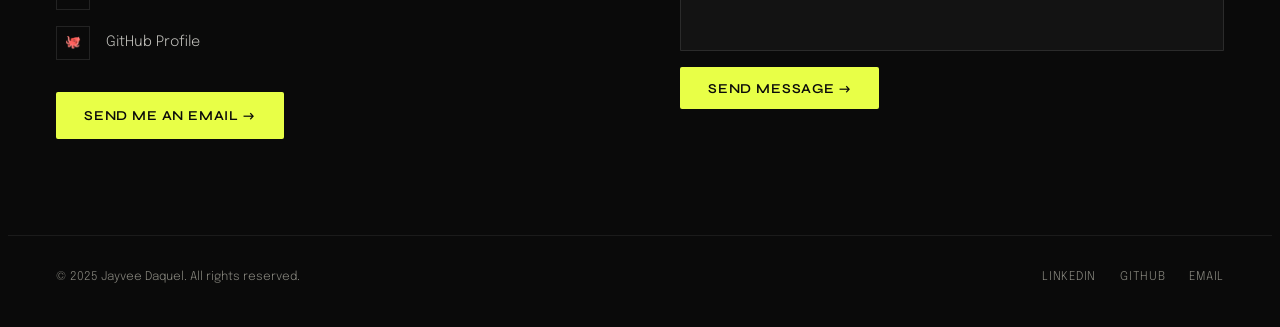
==== commit b6d30c84: "Update index.html" ====
--- a/index.html
+++ b/index.html
@@ -58,9 +58,7 @@
   <div class="hero-visual">
     <div class="avatar-wrap">
       <div class="avatar-bg"></div>
-      <div class="avatar-placeholder">
         <img src="uploads/hero.jpg">
-      </div>
       <div class="avatar-tag">Cavite, Philippines</div>
       <div class="avatar-corner"></div>
     </div>
